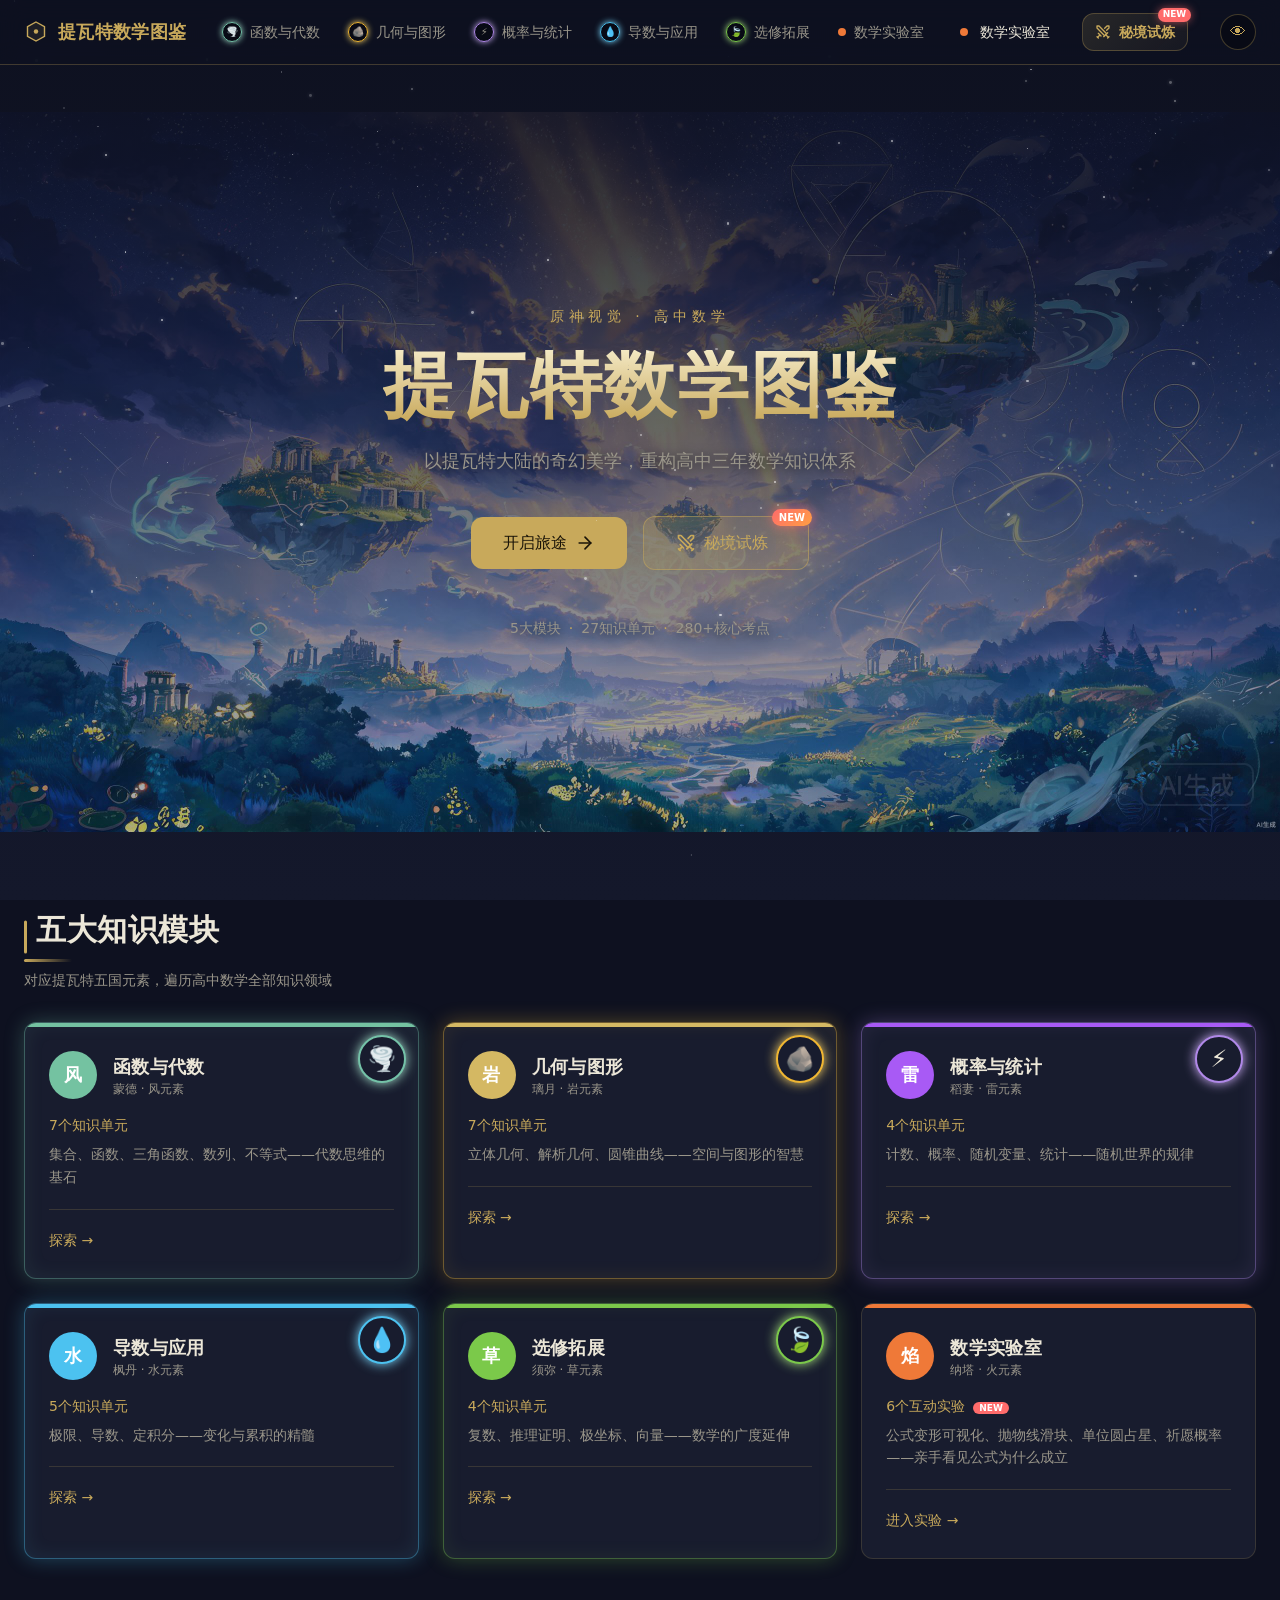
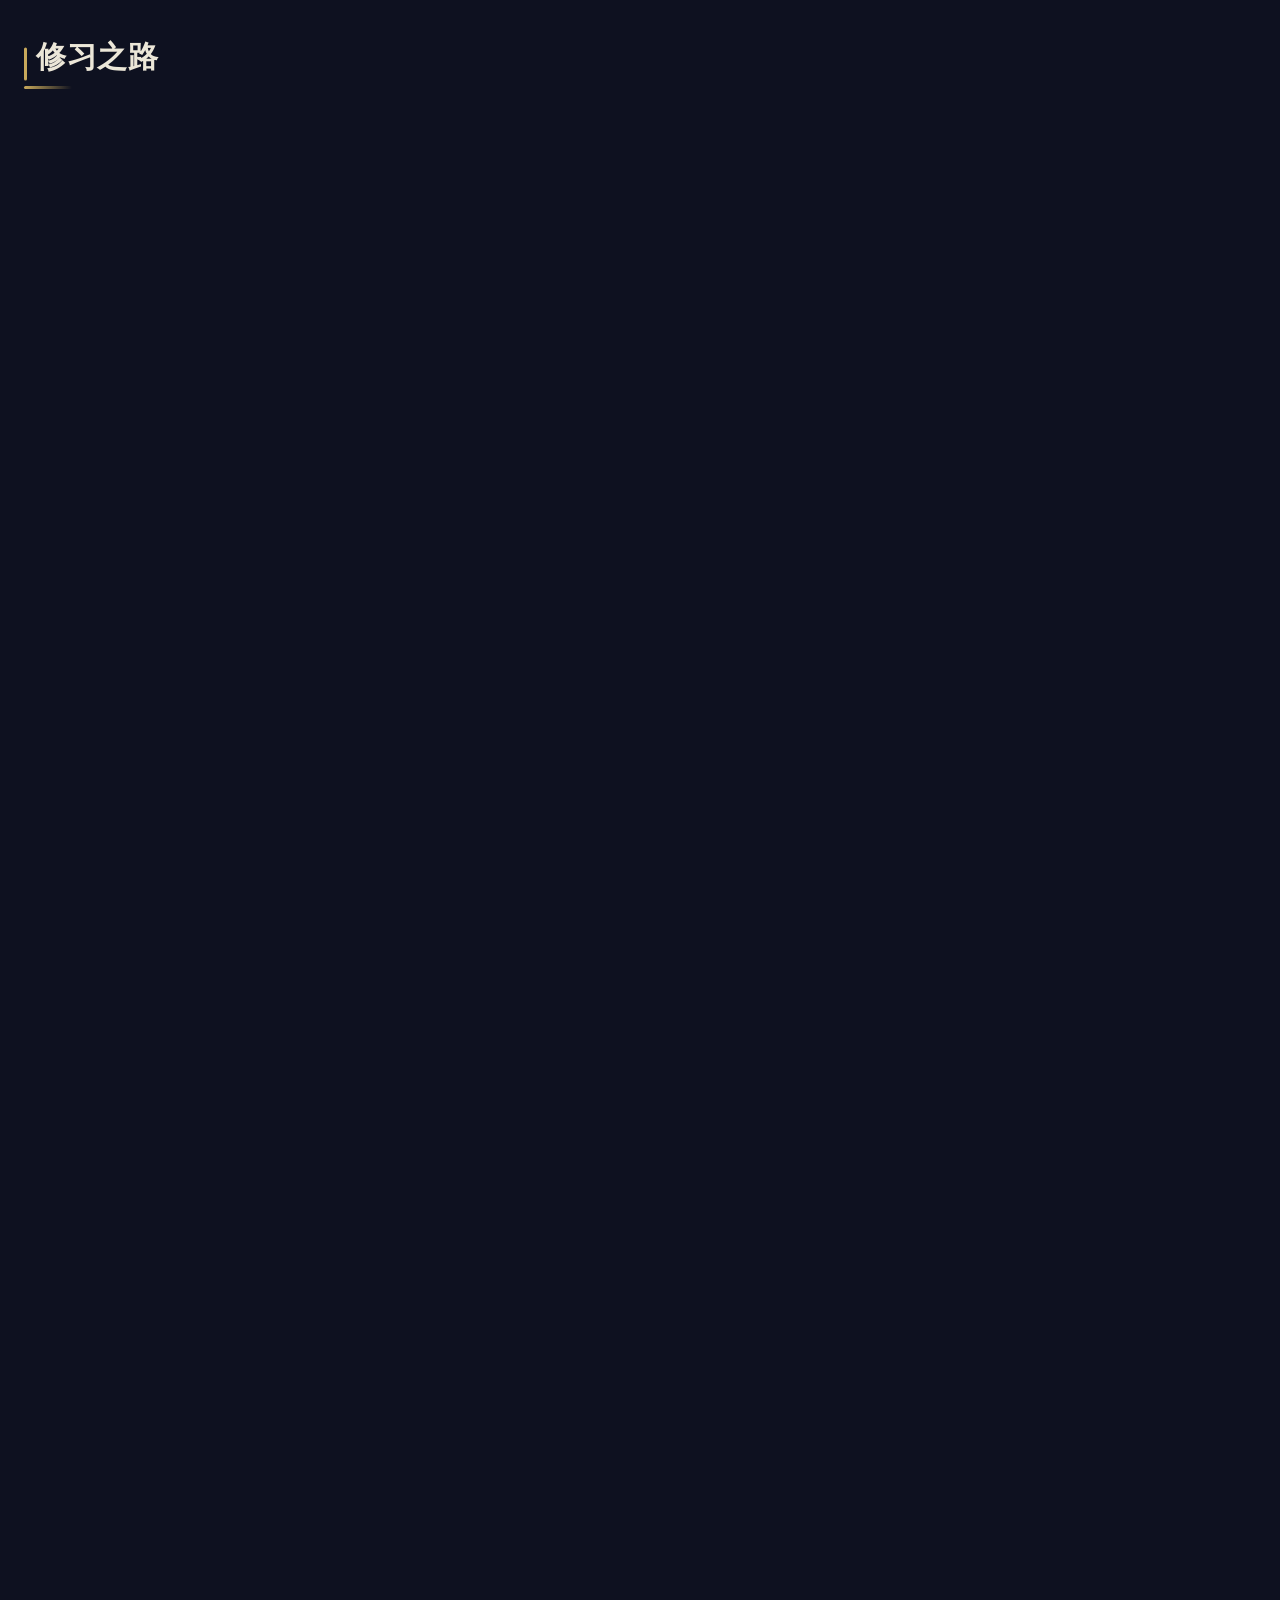
==== index.html @ d986265b "feat: 为全站 8 个页面添加 skip-link 键盘无障碍跳转" ====
<!DOCTYPE html>
<html lang="zh" class="dark">
<head>
    <meta charset="UTF-8">
    <meta name="viewport" content="width=device-width, initial-scale=1.0, viewport-fit=cover">
    <meta name="apple-mobile-web-app-capable" content="yes">
    <meta name="apple-mobile-web-app-status-bar-style" content="black-translucent">
    <meta name="theme-color" content="#0D0B1A">
    <meta http-equiv="Cache-Control" content="no-cache, no-store, must-revalidate"><meta http-equiv="Pragma" content="no-cache"><meta http-equiv="Expires" content="0">
    <title>提瓦特数学图鉴</title>
    <meta name="description" content="提瓦特数学图鉴：以原神世界为背景的互动高中数学学习站，包含函数、几何、微积分、概率与选修知识，以及 6 个可视化数学实验室。">
    <meta property="og:title" content="提瓦特数学图鉴">
    <meta property="og:description" content="以原神世界为背景的互动高中数学学习站，包含函数、几何、微积分、概率与选修知识，以及 6 个可视化数学实验室。">
    <meta property="og:type" content="website">
    <meta property="og:url" content="https://ll-lk.github.io/yuanshen/">
    <meta property="og:image" content="https://ll-lk.github.io/yuanshen/assets/favicon.svg">
    <meta name="twitter:card" content="summary">
    <meta name="twitter:title" content="提瓦特数学图鉴">
    <meta name="twitter:description" content="以原神世界为背景的互动高中数学学习站，包含函数、几何、微积分、概率与选修知识，以及 6 个可视化数学实验室。">
    <link rel="preload" href="assets/favicon.svg" as="image" type="image/svg+xml">
    <link rel="icon" href="assets/favicon.svg" type="image/svg+xml">
    <style id="theme-vars">
/* ============================================================
   提瓦特数学图鉴 · 原神视觉风格配色与字体系统
   Brand prefix: genshin
   主色：原神金（命之座/品质金）· 背景：提瓦特夜空深蓝紫
   ============================================================ */

/* ---------- Light Mode（浅色·白日提瓦特） ---------- */
:root {
  --genshin-primary: #B8932E;
  --genshin-primary-foreground: #FBF7EC;

  --genshin-primary-50: #FBF6E7;
  --genshin-primary-100: #F3E8C2;
  --genshin-primary-200: #E7D08A;
  --genshin-primary-300: #D9B85A;
  --genshin-primary-400: #C8A14A;
  --genshin-primary-500: #B8932E;
  --genshin-primary-600: #9A7826;
  --genshin-primary-700: #7C5F20;
  --genshin-primary-800: #5E471A;
  --genshin-primary-900: #423014;
  --genshin-primary-950: #2A1E0C;

  /* 中性色 —— 暖羊皮纸 / 石板 */
  --genshin-background: #F6F1E4;
  --genshin-foreground: #2A2418;
  --genshin-card: #FBF7EC;
  --genshin-card-foreground: #2A2418;
  --genshin-popover: #FBF7EC;
  --genshin-popover-foreground: #2A2418;
  --genshin-muted: #E7DFC9;
  --genshin-muted-foreground: #6B6048;
  --genshin-border: #D8CDA8;
  --genshin-input: #D8CDA8;
  --genshin-ring: #B8932E;

  /* 状态色 */
  --genshin-state-success: #4F9E78;
  --genshin-state-warning: #C8941E;
  --genshin-state-error: #C25442;
  --genshin-state-info: #4A93C2;

  /* 圆角 —— 原神 UI 偏方正克制 */
  --genshin-radius-small: 4px;
  --genshin-radius-medium: 8px;
  --genshin-radius-large: 12px;
  --genshin-radius-full: 9999px;
}

/* ---------- Dark Mode（深色·提瓦特夜空） 默认 ---------- */
.dark {
  --genshin-primary: #C8A95B;
  --genshin-primary-foreground: #1A1408;

  --genshin-primary-50: #2A1E0C;
  --genshin-primary-100: #423014;
  --genshin-primary-200: #5E471A;
  --genshin-primary-300: #7C5F20;
  --genshin-primary-400: #9A7826;
  --genshin-primary-500: #B8932E;
  --genshin-primary-600: #C8A95B;
  --genshin-primary-700: #D9B85A;
  --genshin-primary-800: #E7D08A;
  --genshin-primary-900: #F3E8C2;
  --genshin-primary-950: #FBF6E7;

  /* 中性色 —— 提瓦特夜空深蓝紫 */
  --genshin-background: #0E1120;
  --genshin-foreground: #ECE7D8;
  --genshin-card: #181C2E;
  --genshin-card-foreground: #ECE7D8;
  --genshin-popover: #1F2438;
  --genshin-popover-foreground: #ECE7D8;
  --genshin-muted: #262B42;
  --genshin-muted-foreground: #9A968A;
  --genshin-border: rgba(200, 169, 91, 0.18);
  --genshin-input: rgba(200, 169, 91, 0.28);
  --genshin-ring: #C8A95B;

  /* 状态色 */
  --genshin-state-success: #74C2A1;
  --genshin-state-warning: #E6B445;
  --genshin-state-error: #D97766;
  --genshin-state-info: #6FB7E0;
}

/* ---------- Tailwind @theme inline 映射 ---------- */
@theme inline {
  --color-background: var(--genshin-background);
  --color-foreground: var(--genshin-foreground);
  --color-card: var(--genshin-card);
  --color-card-foreground: var(--genshin-card-foreground);
  --color-popover: var(--genshin-popover);
  --color-popover-foreground: var(--genshin-popover-foreground);
  --color-primary: var(--genshin-primary);
  --color-primary-foreground: var(--genshin-primary-foreground);
  --color-muted: var(--genshin-muted);
  --color-muted-foreground: var(--genshin-muted-foreground);
  --color-border: var(--genshin-border);
  --color-input: var(--genshin-input);
  --color-ring: var(--genshin-ring);

  --color-state-success: var(--genshin-state-success);
  --color-state-warning: var(--genshin-state-warning);
  --color-state-error: var(--genshin-state-error);
  --color-state-info: var(--genshin-state-info);

  --radius-sm: var(--genshin-radius-small);
  --radius-md: var(--genshin-radius-medium);
  --radius-lg: var(--genshin-radius-large);
  --radius-full: var(--genshin-radius-full);
}

/* ---------- 字体系统 ---------- */
/* 标题：衬线体（奇幻史诗感） · 正文：无衬线（现代易读） */
.font-display {
  font-family: "Noto Serif SC", "Songti SC", "STSong", serif;
  font-weight: 600;
  letter-spacing: 0.02em;
}
.font-body {
  font-family: "Noto Sans SC", "PingFang SC", "Microsoft YaHei", system-ui, sans-serif;
}

    @keyframes pulse{0%,100%{transform:scale(1);opacity:1}50%{transform:scale(1.15);opacity:0.85}}
</style>
    <script src="assets/vendor/tailwind-browser-4.3.1.js"></script>
    <script src="assets/vendor/lucide-1.8.0.min.js"></script>
    <style type="text/tailwindcss">
  @theme inline {
    --color-background: var(--genshin-background);
    --color-foreground: var(--genshin-foreground);
    --color-card: var(--genshin-card);
    --color-card-foreground: var(--genshin-card-foreground);
    --color-popover: var(--genshin-popover);
    --color-popover-foreground: var(--genshin-popover-foreground);
    --color-primary: var(--genshin-primary);
    --color-primary-foreground: var(--genshin-primary-foreground);
    --color-muted: var(--genshin-muted);
    --color-muted-foreground: var(--genshin-muted-foreground);
    --color-border: var(--genshin-border);
    --color-input: var(--genshin-input);
    --color-ring: var(--genshin-ring);
    --radius-sm: var(--genshin-radius-small);
    --radius-md: var(--genshin-radius-medium);
    --radius-lg: var(--genshin-radius-large);
  }
  @layer base {
    body { background: var(--genshin-background); color: var(--genshin-foreground); }
    td, th { @apply break-words; word-break: break-all; word-break: auto-phrase; }
    th { @apply whitespace-nowrap; }
  }
    </style>
    <style id="semantic-token-fallback">
      .bg-background { background-color: var(--genshin-background); }
      .text-background { color: var(--genshin-background); }
      .border-background { border-color: var(--genshin-background); }
      .ring-background { --tw-ring-color: var(--genshin-background); }
      .bg-foreground { background-color: var(--genshin-foreground); }
      .text-foreground { color: var(--genshin-foreground); }
      .border-foreground { border-color: var(--genshin-foreground); }
      .ring-foreground { --tw-ring-color: var(--genshin-foreground); }
      .bg-card { background-color: var(--genshin-card); }
      .text-card { color: var(--genshin-card); }
      .border-card { border-color: var(--genshin-card); }
      .ring-card { --tw-ring-color: var(--genshin-card); }
      .bg-card-foreground { background-color: var(--genshin-card-foreground); }
      .text-card-foreground { color: var(--genshin-card-foreground); }
      .border-card-foreground { border-color: var(--genshin-card-foreground); }
      .ring-card-foreground { --tw-ring-color: var(--genshin-card-foreground); }
      .bg-popover { background-color: var(--genshin-popover); }
      .text-popover { color: var(--genshin-popover); }
      .border-popover { border-color: var(--genshin-popover); }
      .ring-popover { --tw-ring-color: var(--genshin-popover); }
      .bg-popover-foreground { background-color: var(--genshin-popover-foreground); }
      .text-popover-foreground { color: var(--genshin-popover-foreground); }
      .border-popover-foreground { border-color: var(--genshin-popover-foreground); }
      .ring-popover-foreground { --tw-ring-color: var(--genshin-popover-foreground); }
      .bg-primary { background-color: var(--genshin-primary); }
      .text-primary { color: var(--genshin-primary); }
      .border-primary { border-color: var(--genshin-primary); }
      .ring-primary { --tw-ring-color: var(--genshin-primary); }
      .bg-primary-foreground { background-color: var(--genshin-primary-foreground); }
      .text-primary-foreground { color: var(--genshin-primary-foreground); }
      .border-primary-foreground { border-color: var(--genshin-primary-foreground); }
      .ring-primary-foreground { --tw-ring-color: var(--genshin-primary-foreground); }
      .bg-muted { background-color: var(--genshin-muted); }
      .text-muted { color: var(--genshin-muted); }
      .border-muted { border-color: var(--genshin-muted); }
      .ring-muted { --tw-ring-color: var(--genshin-muted); }
      .bg-muted-foreground { background-color: var(--genshin-muted-foreground); }
      .text-muted-foreground { color: var(--genshin-muted-foreground); }
      .border-muted-foreground { border-color: var(--genshin-muted-foreground); }
      .ring-muted-foreground { --tw-ring-color: var(--genshin-muted-foreground); }
      .bg-border { background-color: var(--genshin-border); }
      .text-border { color: var(--genshin-border); }
      .border-border { border-color: var(--genshin-border); }
      .ring-border { --tw-ring-color: var(--genshin-border); }
      .bg-input { background-color: var(--genshin-input); }
      .text-input { color: var(--genshin-input); }
      .border-input { border-color: var(--genshin-input); }
      .ring-input { --tw-ring-color: var(--genshin-input); }
      .bg-ring { background-color: var(--genshin-ring); }
      .text-ring { color: var(--genshin-ring); }
      .border-ring { border-color: var(--genshin-ring); }
      .ring-ring { --tw-ring-color: var(--genshin-ring); }
    </style>
    <style>
      .no-scrollbar::-webkit-scrollbar { display: none; }
      .no-scrollbar { -ms-overflow-style: none; scrollbar-width: none; }
      [data-icon] {
        display: inline-flex;
        align-items: center;
        justify-content: center;
        -webkit-mask-size: contain;
        mask-size: contain;
        -webkit-mask-repeat: no-repeat;
        mask-repeat: no-repeat;
        -webkit-mask-position: center;
        mask-position: center;
        background-color: currentColor;
      }
      .skip-link {
        position: absolute;
        width: 1px;
        height: 1px;
        padding: 0;
        margin: -1px;
        overflow: hidden;
        clip: rect(0, 0, 0, 0);
        white-space: nowrap;
        border: 0;
      }
      .skip-link:focus {
        position: fixed;
        top: 16px;
        left: 16px;
        width: auto;
        height: auto;
        padding: 12px 20px;
        margin: 0;
        clip: auto;
        white-space: normal;
        background: var(--genshin-primary);
        color: var(--genshin-primary-foreground);
        text-decoration: none;
        border-radius: 8px;
        z-index: 9999;
        box-shadow: 0 4px 20px rgba(0,0,0,0.4);
        font-weight: 600;
      }
    </style>
    <link rel="stylesheet" href="assets/genshin-enhancements.css">
    <noscript><style>.reveal,.hero-reveal{opacity:1!important;transform:none!important;animation:none!important}</style></noscript>
    <style id="enhanced-design">
/* === 提瓦特数学图鉴 · 排版与动画增强系统 === */
/* 性能安全：仅使用 transform + opacity（合成器友好），IntersectionObserver 替代 scroll 监听 */

/* 排版优化 */
body { line-height: 1.75; }
.section-title { position: relative; padding-bottom: 14px; }
.section-title::after {
  content: ''; position: absolute; bottom: 0; left: 0;
  width: 48px; height: 3px; border-radius: 2px;
  background: linear-gradient(90deg, var(--genshin-primary), transparent);
}

/* 滚动入场动画 (GPU 友好) */
.reveal {
  opacity: 0; transform: translateY(28px);
  transition: opacity .6s cubic-bezier(.22,1,.36,1), transform .6s cubic-bezier(.22,1,.36,1);
  transition-delay: var(--reveal-delay, 0ms);
}
.reveal.reveal-visible { opacity: 1; transform: translateY(0); }

/* 卡片悬浮提升 */
.genshin-card {
  transition: transform .3s cubic-bezier(.22,1,.36,1), border-color .3s, box-shadow .3s;
}
.genshin-card:hover {
  transform: translateY(-4px);
  border-color: rgba(200,169,91,.4);
  box-shadow: 0 8px 32px rgba(0,0,0,.3);
}

/* 导航栏动画下划线 */
.nav-link { position: relative; }
.nav-link::after {
  content: ''; position: absolute; bottom: 4px; left: 0;
  width: 0; height: 2px; border-radius: 1px;
  background: var(--genshin-primary);
  transition: width .3s cubic-bezier(.22,1,.36,1);
}
.nav-link:hover::after, .nav-link[data-active="true"]::after { width: 100%; }

/* 公式框 / 提示框左侧装饰边 */
.formula-box { border-left: 3px solid currentColor; }
.tip-box { border-left: 3px solid var(--genshin-primary); }

/* 下一章节 CTA 悬浮 */
.next-cta {
  transition: transform .3s cubic-bezier(.22,1,.36,1), border-color .3s;
}
.next-cta:hover { transform: translateY(-2px); border-color: rgba(200,169,91,.45); }

/* Hero 入场动画 */
.hero-reveal {
  opacity: 0; transform: translateY(20px);
  animation: heroFadeUp .8s cubic-bezier(.22,1,.36,1) forwards;
  animation-delay: var(--hero-delay, 0ms);
}
@keyframes heroFadeUp { to { opacity: 1; transform: translateY(0); } }

/* reduced-motion 完全禁用动画 */
@media (prefers-reduced-motion: reduce) {
  .reveal { opacity: 1; transform: none; transition: none; }
  .hero-reveal { opacity: 1; transform: none; animation: none; }
  .genshin-card, .next-cta { transition: none; }
  .genshin-card:hover, .next-cta:hover { transform: none; }
  * { animation-duration: .01ms !important; transition-duration: .01ms !important; }
}
    </style>
</head>
<body class="min-h-screen font-sans antialiased">
    <a href="#main" class="skip-link">跳到主要内容</a>
    <!-- ===== 顶部固定导航栏 ===== -->
    <nav class="fixed top-0 inset-x-0 z-50" style="background: rgba(14,17,32,0.85); backdrop-filter: blur(12px); -webkit-backdrop-filter: blur(12px); border-bottom: 1px solid rgba(200,169,91,0.28);">
      <div class="max-w-7xl mx-auto px-6 h-16 flex items-center justify-between font-body">
        <a href="index.html" data-nav-key="home" data-active="true" aria-current="page" class="brand-link flex items-center gap-2.5 cursor-pointer shrink-0">
          <svg width="24" height="24" viewBox="0 0 24 24" fill="none" class="shrink-0" aria-hidden="true">
            <path d="M12 2 L20.5 6.75 L20.5 16.25 L12 21 L3.5 16.25 L3.5 6.75 Z" stroke="#C8A95B" stroke-width="1.4" fill="rgba(200,169,91,0.10)"></path>
            <circle cx="12" cy="11.5" r="2.2" fill="#C8A95B"></circle>
          </svg>
          <span class="font-display text-lg whitespace-nowrap" style="color: var(--genshin-primary);">提瓦特数学图鉴</span>
        </a>
        <div class="hidden lg:flex items-center gap-5">
          <a href="functions.html" data-nav-key="functions" class="nav-link flex items-center gap-2 px-1 py-2 text-sm whitespace-nowrap">
            <span class="w-2 h-2 rounded-full shrink-0" style="background:#74C2A1;"></span>
            <span>函数与代数</span>
          </a>
          <a href="geometry.html" data-nav-key="geometry" class="nav-link flex items-center gap-2 px-1 py-2 text-sm whitespace-nowrap">
            <span class="w-2 h-2 rounded-full shrink-0" style="background:#D4B863;"></span>
            <span>几何与图形</span>
          </a>
          <a href="probability.html" data-nav-key="probability" class="nav-link flex items-center gap-2 px-1 py-2 text-sm whitespace-nowrap">
            <span class="w-2 h-2 rounded-full shrink-0" style="background:#A85AF5;"></span>
            <span>概率与统计</span>
          </a>
          <a href="calculus.html" data-nav-key="calculus" class="nav-link flex items-center gap-2 px-1 py-2 text-sm whitespace-nowrap">
            <span class="w-2 h-2 rounded-full shrink-0" style="background:#4CC2F0;"></span>
            <span>导数与应用</span>
          </a>
          <a href="elective.html" data-nav-key="elective" class="nav-link flex items-center gap-2 px-1 py-2 text-sm whitespace-nowrap">
            <span class="w-2 h-2 rounded-full shrink-0" style="background:#7BC94A;"></span>
            <span>选修拓展</span>
          </a>
          <a href="lab.html" data-nav-key="lab" class="nav-link flex items-center gap-2 px-1 py-2 text-sm whitespace-nowrap">
            <span class="w-2 h-2 rounded-full shrink-0" style="background:#EF7938;"></span>
            <span>数学实验室</span>
          </a>
          <a href="lab.html" data-nav-key="lab" class="mobile-nav-link flex items-center gap-3 px-3 py-3 rounded-lg text-sm transition-colors hover:bg-[#C8A95B]/10" style="color: var(--genshin-foreground);"><span class="w-2 h-2 rounded-full shrink-0" style="background:#EF7938;"></span>数学实验室</a>
          <a href="challenge.html" data-nav-key="challenge" class="nav-link flex items-center gap-2 px-3 py-2 text-sm whitespace-nowrap rounded-lg" style="position:relative;background: linear-gradient(135deg, rgba(200,169,91,0.15), rgba(200,169,91,0.05)); border: 1px solid rgba(200,169,91,0.3); color: #C8A95B; font-weight: 600;"><i data-lucide="swords" class="w-4 h-4"></i><span>秘境试炼</span><span class="NEW-badge" style="position:absolute;top:-6px;right:-4px;background:#FF6B6B;color:#fff;font-size:9px;padding:1px 5px;border-radius:8px;font-weight:700;line-height:1.3;box-shadow:0 0 8px rgba(255,107,107,0.6);animation:pulse 2s infinite;">NEW</span>
          </a>
        </div>
        <button id="mobile-menu-toggle" type="button" aria-label="打开菜单" aria-expanded="false" class="lg:hidden inline-flex items-center justify-center w-10 h-10 rounded-lg transition-colors hover:bg-[#C8A95B]/10" style="color: var(--genshin-primary); border: 1px solid var(--genshin-border);">
          <svg class="menu-icon-open" width="20" height="20" viewBox="0 0 24 24" fill="none" stroke="currentColor" stroke-width="2" stroke-linecap="round"><line x1="3" y1="6" x2="21" y2="6"/><line x1="3" y1="12" x2="21" y2="12"/><line x1="3" y1="18" x2="21" y2="18"/></svg>
          <svg class="menu-icon-close hidden" width="20" height="20" viewBox="0 0 24 24" fill="none" stroke="currentColor" stroke-width="2" stroke-linecap="round"><line x1="6" y1="6" x2="18" y2="18"/><line x1="18" y1="6" x2="6" y2="18"/></svg>
        </button>
      </div>
      <div id="mobile-menu" class="lg:hidden hidden border-t" style="background: rgba(14,17,32,0.97); backdrop-filter: blur(12px); -webkit-backdrop-filter: blur(12px); border-color: var(--genshin-border);">
        <div class="max-w-7xl mx-auto px-6 py-3 flex flex-col gap-1 font-body">
          <a href="functions.html" data-nav-key="functions" class="mobile-nav-link flex items-center gap-3 px-3 py-3 rounded-lg text-sm transition-colors hover:bg-[#C8A95B]/10" style="color: var(--genshin-foreground);"><span class="w-2 h-2 rounded-full shrink-0" style="background:#74C2A1;"></span>函数与代数</a>
          <a href="geometry.html" data-nav-key="geometry" class="mobile-nav-link flex items-center gap-3 px-3 py-3 rounded-lg text-sm transition-colors hover:bg-[#C8A95B]/10" style="color: var(--genshin-foreground);"><span class="w-2 h-2 rounded-full shrink-0" style="background:#D4B863;"></span>几何与图形</a>
          <a href="probability.html" data-nav-key="probability" class="mobile-nav-link flex items-center gap-3 px-3 py-3 rounded-lg text-sm transition-colors hover:bg-[#C8A95B]/10" style="color: var(--genshin-foreground);"><span class="w-2 h-2 rounded-full shrink-0" style="background:#A85AF5;"></span>概率与统计</a>
          <a href="calculus.html" data-nav-key="calculus" class="mobile-nav-link flex items-center gap-3 px-3 py-3 rounded-lg text-sm transition-colors hover:bg-[#C8A95B]/10" style="color: var(--genshin-foreground);"><span class="w-2 h-2 rounded-full shrink-0" style="background:#4CC2F0;"></span>导数与应用</a>
          <a href="elective.html" data-nav-key="elective" class="mobile-nav-link flex items-center gap-3 px-3 py-3 rounded-lg text-sm transition-colors hover:bg-[#C8A95B]/10" style="color: var(--genshin-foreground);"><span class="w-2 h-2 rounded-full shrink-0" style="background:#7BC94A;"></span>选修拓展</a>
          <a href="challenge.html" data-nav-key="challenge" class="mobile-nav-link flex items-center gap-3 px-3 py-3 rounded-lg text-sm transition-colors" style="background: rgba(200,169,91,0.1); color: #C8A95B; font-weight: 600;"><i data-lucide="swords" class="w-4 h-4"></i>秘境试炼<span style="margin-left:4px;background:#FF6B6B;color:#fff;font-size:9px;padding:1px 5px;border-radius:8px;font-weight:700;">NEW</span></a>
        </div>
      </div>
    </nav>

    <!-- ===== 主内容区（leaf 页面填充 SLOT） ===== -->
    <main class="font-body max-w-7xl mx-auto px-6 pt-28 pb-12" style="min-height: calc(100vh - 200px);">

    <!-- ===== Hero 主视觉区 ===== -->
    <section class="relative -mx-6 mb-20 overflow-hidden" style="min-height: 80vh;">
      <!-- 背景图：提瓦特大陆 -->
      <div class="absolute inset-0" style="background-image: url('assets/hero-teyvat.jpg'); background-size: cover; background-position: center;"></div>
      <!-- 深色渐变蒙版：底部 0.3 → 顶部 0.9，保证文字可读 -->
      <div class="absolute inset-0" style="background: linear-gradient(to top, rgba(14,17,32,0.3) 0%, rgba(14,17,32,0.9) 100%);"></div>
      <!-- 居中内容 -->
      <div class="relative max-w-4xl mx-auto px-6 flex flex-col items-center justify-center text-center" style="min-height: 80vh;">
        <span class="hero-reveal text-xs md:text-sm tracking-[0.35em] uppercase mb-6 whitespace-nowrap" style="color: var(--genshin-primary); --hero-delay: 0ms;">原神视觉 · 高中数学</span>
        <h1 class="hero-reveal font-display text-4xl sm:text-5xl md:text-6xl md:text-7xl mb-6 bg-gradient-to-b from-[#F3E8C2] to-[#C8A95B] bg-clip-text text-transparent" style="text-wrap: balance; overflow-wrap: break-word; --hero-delay: 100ms;">提瓦特数学图鉴</h1>
        <p class="hero-reveal text-base md:text-lg mb-10 max-w-2xl leading-relaxed" style="color: var(--genshin-muted-foreground); text-shadow: 0 2px 12px rgba(0,0,0,0.75); --hero-delay: 200ms;">以提瓦特大陆的奇幻美学，重构高中三年数学知识体系</p>
        <div class="hero-reveal flex flex-col sm:flex-row items-center gap-4" style="--hero-delay: 300ms;">
          <a href="functions.html" class="inline-flex items-center gap-2 px-8 py-3.5 rounded-lg text-base font-medium cursor-pointer transition hover:brightness-110" style="background-color: #C8A95B; color: #1A1408;">
            开启旅途
            <i data-lucide="arrow-right" class="w-5 h-5"></i>
          </a>
          <a href="challenge.html" class="inline-flex items-center gap-2 px-8 py-3.5 rounded-lg text-base font-medium cursor-pointer transition hover:brightness-110" style="position:relative;background: linear-gradient(135deg, rgba(200,169,91,0.2), rgba(200,169,91,0.1)); border: 1.5px solid rgba(200,169,91,0.5); color: #C8A95B;"><i data-lucide="swords" class="w-5 h-5"></i>
            秘境试炼<span class="NEW-badge" style="position:absolute;top:-8px;right:-4px;background:linear-gradient(135deg,#FF6B6B,#FF9F43);color:#fff;font-size:10px;padding:2px 7px;border-radius:10px;font-weight:700;line-height:1.3;box-shadow:0 0 12px rgba(255,107,107,0.7);animation:pulse 1.5s infinite;">NEW</span>
          </a>
        </div>
        <div class="hero-reveal mt-12 flex items-center gap-2 text-sm" style="color: var(--genshin-muted-foreground); text-shadow: 0 2px 12px rgba(0,0,0,0.8); --hero-delay: 400ms;">
          <span class="whitespace-nowrap">5大模块</span>
          <span style="color: var(--genshin-primary);">·</span>
          <span class="whitespace-nowrap">27知识单元</span>
          <span style="color: var(--genshin-primary);">·</span>
          <span class="whitespace-nowrap">280+核心考点</span>
        </div>
      </div>
    </section>

    <!-- ===== 五大知识模块卡片网格 ===== -->
    <section class="mb-20 reveal">
      <div class="mb-8">
        <h2 class="section-title font-display text-2xl md:text-3xl">五大知识模块</h2>
        <p class="mt-2 text-sm" style="color: var(--genshin-muted-foreground);">对应提瓦特五国元素，遍历高中数学全部知识领域</p>
      </div>
      <div class="grid grid-cols-1 md:grid-cols-2 lg:grid-cols-3 gap-6">

        <!-- 卡片1：函数与代数 · 风元素（蒙德） -->
        <a href="functions.html" class="genshin-card block overflow-hidden cursor-pointer reveal" style="--reveal-delay: 0ms">
          <div style="height: 4px; background-color: #74C2A1;"></div>
          <div class="p-6">
            <div class="flex items-center gap-4 mb-4">
              <span class="w-12 h-12 rounded-full flex items-center justify-center shrink-0 font-display text-lg" style="background-color: #74C2A1; color: #FFFFFF;">风</span>
              <div class="min-w-0">
                <h3 class="font-display text-lg truncate">函数与代数</h3>
                <p class="text-xs truncate" style="color: var(--genshin-muted-foreground);">蒙德 · 风元素</p>
              </div>
            </div>
            <p class="text-sm mb-2 whitespace-nowrap" style="color: var(--genshin-primary);">7个知识单元</p>
            <p class="text-sm leading-relaxed line-clamp-2" style="color: var(--genshin-muted-foreground);">集合、函数、三角函数、数列、不等式——代数思维的基石</p>
            <div class="mt-5 pt-4" style="border-top: 1px solid var(--genshin-border);">
              <span class="text-sm font-medium" style="color: var(--genshin-primary);">探索 →</span>
            </div>
          </div>
        </a>

        <!-- 卡片2：几何与图形 · 岩元素（璃月） -->
        <a href="geometry.html" class="genshin-card block overflow-hidden cursor-pointer reveal" style="--reveal-delay: 80ms">
          <div style="height: 4px; background-color: #D4B863;"></div>
          <div class="p-6">
            <div class="flex items-center gap-4 mb-4">
              <span class="w-12 h-12 rounded-full flex items-center justify-center shrink-0 font-display text-lg" style="background-color: #D4B863; color: #FFFFFF;">岩</span>
              <div class="min-w-0">
                <h3 class="font-display text-lg truncate">几何与图形</h3>
                <p class="text-xs truncate" style="color: var(--genshin-muted-foreground);">璃月 · 岩元素</p>
              </div>
            </div>
            <p class="text-sm mb-2 whitespace-nowrap" style="color: var(--genshin-primary);">7个知识单元</p><p class="text-sm leading-relaxed line-clamp-2" style="color: var(--genshin-muted-foreground);">立体几何、解析几何、圆锥曲线——空间与图形的智慧</p>
            <div class="mt-5 pt-4" style="border-top: 1px solid var(--genshin-border);">
              <span class="text-sm font-medium" style="color: var(--genshin-primary);">探索 →</span>
            </div>
          </div>
        </a>

        <!-- 卡片3：概率与统计 · 雷元素（稻妻） -->
        <a href="probability.html" class="genshin-card block overflow-hidden cursor-pointer reveal" style="--reveal-delay: 160ms">
          <div style="height: 4px; background-color: #A85AF5;"></div>
          <div class="p-6">
            <div class="flex items-center gap-4 mb-4">
              <span class="w-12 h-12 rounded-full flex items-center justify-center shrink-0 font-display text-lg" style="background-color: #A85AF5; color: #FFFFFF;">雷</span>
              <div class="min-w-0">
                <h3 class="font-display text-lg truncate">概率与统计</h3>
                <p class="text-xs truncate" style="color: var(--genshin-muted-foreground);">稻妻 · 雷元素</p>
              </div>
            </div>
            <p class="text-sm mb-2 whitespace-nowrap" style="color: var(--genshin-primary);">4个知识单元</p>
            <p class="text-sm leading-relaxed line-clamp-2" style="color: var(--genshin-muted-foreground);">计数、概率、随机变量、统计——随机世界的规律</p>
            <div class="mt-5 pt-4" style="border-top: 1px solid var(--genshin-border);">
              <span class="text-sm font-medium" style="color: var(--genshin-primary);">探索 →</span>
            </div>
          </div>
        </a>

        <!-- 卡片4：导数与应用 · 水元素（枫丹） -->
        <a href="calculus.html" class="genshin-card block overflow-hidden cursor-pointer reveal" style="--reveal-delay: 240ms">
          <div style="height: 4px; background-color: #4CC2F0;"></div>
          <div class="p-6">
            <div class="flex items-center gap-4 mb-4">
              <span class="w-12 h-12 rounded-full flex items-center justify-center shrink-0 font-display text-lg" style="background-color: #4CC2F0; color: #FFFFFF;">水</span>
              <div class="min-w-0">
                <h3 class="font-display text-lg truncate">导数与应用</h3>
                <p class="text-xs truncate" style="color: var(--genshin-muted-foreground);">枫丹 · 水元素</p>
              </div>
            </div>
            <p class="text-sm mb-2 whitespace-nowrap" style="color: var(--genshin-primary);">5个知识单元</p><p class="text-sm leading-relaxed line-clamp-2" style="color: var(--genshin-muted-foreground);">极限、导数、定积分——变化与累积的精髓</p>
            <div class="mt-5 pt-4" style="border-top: 1px solid var(--genshin-border);">
              <span class="text-sm font-medium" style="color: var(--genshin-primary);">探索 →</span>
            </div>
          </div>
        </a>

        <!-- 卡片5：选修拓展 · 草元素（须弥） -->
        <a href="elective.html" class="genshin-card block overflow-hidden cursor-pointer reveal" style="--reveal-delay: 320ms">
          <div style="height: 4px; background-color: #7BC94A;"></div>
          <div class="p-6">
            <div class="flex items-center gap-4 mb-4">
              <span class="w-12 h-12 rounded-full flex items-center justify-center shrink-0 font-display text-lg" style="background-color: #7BC94A; color: #FFFFFF;">草</span>
              <div class="min-w-0">
                <h3 class="font-display text-lg truncate">选修拓展</h3>
                <p class="text-xs truncate" style="color: var(--genshin-muted-foreground);">须弥 · 草元素</p>
              </div>
            </div>
            <p class="text-sm mb-2 whitespace-nowrap" style="color: var(--genshin-primary);">4个知识单元</p>
            <p class="text-sm leading-relaxed line-clamp-2" style="color: var(--genshin-muted-foreground);">复数、推理证明、极坐标、向量——数学的广度延伸</p>
            <div class="mt-5 pt-4" style="border-top: 1px solid var(--genshin-border);">
              <span class="text-sm font-medium" style="color: var(--genshin-primary);">探索 →</span>
            </div>
          </div>
        </a>

        <!-- 卡片6：数学实验室 · 火元素（纳塔） -->
        <a href="lab.html" class="genshin-card block overflow-hidden cursor-pointer reveal" style="--reveal-delay: 400ms">
          <div style="height: 4px; background-color: #EF7938;"></div>
          <div class="p-6">
            <div class="flex items-center gap-4 mb-4">
              <span class="w-12 h-12 rounded-full flex items-center justify-center shrink-0 font-display text-lg" style="background-color: #EF7938; color: #FFFFFF;">焰</span>
              <div class="min-w-0">
                <h3 class="font-display text-lg truncate">数学实验室</h3>
                <p class="text-xs truncate" style="color: var(--genshin-muted-foreground);">纳塔 · 火元素</p>
              </div>
            </div>
            <p class="text-sm mb-2 whitespace-nowrap" style="color: var(--genshin-primary);">6个互动实验<span class="NEW-badge" style="margin-left:8px;position:static;background:#FF6B6B;color:#fff;font-size:9px;padding:1px 6px;border-radius:8px;font-weight:700;">NEW</span></p>
            <p class="text-sm leading-relaxed line-clamp-2" style="color: var(--genshin-muted-foreground);">公式变形可视化、抛物线滑块、单位圆占星、祈愿概率——亲手看见公式为什么成立</p>
            <div class="mt-5 pt-4" style="border-top: 1px solid var(--genshin-border);">
              <span class="text-sm font-medium" style="color: var(--genshin-primary);">进入实验 →</span>
            </div>
          </div>
        </a>

      </div>
    </section>

    <!-- ===== 学习路径指引区 ===== -->
    <section class="mb-20 reveal">
      <h2 class="section-title font-display text-2xl md:text-3xl mb-8">修习之路</h2>
      <div class="genshin-card p-6 md:p-10">
        <div class="flex items-center justify-between gap-2 overflow-x-auto no-scrollbar">
          <!-- 步骤1 -->
          <div class="flex flex-col items-center shrink-0 min-w-[72px]">
            <div class="w-14 h-14 rounded-full flex items-center justify-center font-display text-lg" style="background-color: #74C2A1; color: #FFFFFF;">风</div>
            <span class="mt-3 text-xs md:text-sm whitespace-nowrap">函数代数</span>
          </div>
          <span class="text-xl shrink-0" style="color: var(--genshin-primary);">→</span>
          <!-- 步骤2 -->
          <div class="flex flex-col items-center shrink-0 min-w-[72px]">
            <div class="w-14 h-14 rounded-full flex items-center justify-center font-display text-lg" style="background-color: #D4B863; color: #FFFFFF;">岩</div>
            <span class="mt-3 text-xs md:text-sm whitespace-nowrap">几何图形</span>
          </div>
          <span class="text-xl shrink-0" style="color: var(--genshin-primary);">→</span>
          <!-- 步骤3 -->
          <div class="flex flex-col items-center shrink-0 min-w-[72px]">
            <div class="w-14 h-14 rounded-full flex items-center justify-center font-display text-lg" style="background-color: #A85AF5; color: #FFFFFF;">雷</div>
            <span class="mt-3 text-xs md:text-sm whitespace-nowrap">概率统计</span>
          </div>
          <span class="text-xl shrink-0" style="color: var(--genshin-primary);">→</span>
          <!-- 步骤4 -->
          <div class="flex flex-col items-center shrink-0 min-w-[72px]">
            <div class="w-14 h-14 rounded-full flex items-center justify-center font-display text-lg" style="background-color: #4CC2F0; color: #FFFFFF;">水</div>
            <span class="mt-3 text-xs md:text-sm whitespace-nowrap">导数应用</span>
          </div>
          <span class="text-xl shrink-0" style="color: var(--genshin-primary);">→</span>
          <!-- 步骤5 -->
          <div class="flex flex-col items-center shrink-0 min-w-[72px]">
            <div class="w-14 h-14 rounded-full flex items-center justify-center font-display text-lg" style="background-color: #7BC94A; color: #FFFFFF;">草</div>
            <span class="mt-3 text-xs md:text-sm whitespace-nowrap">选修拓展</span>
          </div>
        </div>
        <p class="mt-8 text-sm text-center leading-relaxed" style="color: var(--genshin-muted-foreground);">建议按此顺序修习，由基础到进阶，如旅行者周游七国般遍历数学世界</p>
      </div>
    </section>

    <!-- ===== 提瓦特七国使者展示区 ===== -->
    <section class="mb-20 reveal">
      <div class="mb-8">
        <h2 class="section-title font-display text-2xl md:text-3xl">提瓦特使者</h2>
        <p class="mt-2 text-sm" style="color: var(--genshin-muted-foreground);">七国角色将伴你走过数学之旅</p>
      </div>
      <div class="grid grid-cols-2 sm:grid-cols-4 md:grid-cols-5 lg:grid-cols-7 gap-4">
        <!-- 风 · 温迪 -->
        <div class="showcase-char genshin-card p-3 text-center cursor-pointer char-card" data-element="anemo" onclick="location.href='functions.html'">
          <div class="char-aura" style="background: radial-gradient(circle, var(--el-anemo-glow), transparent);"></div>
          <div class="relative w-full aspect-[3/4] rounded-lg overflow-hidden mb-3" style="border: 2px solid var(--el-anemo); box-shadow: 0 0 15px rgba(116,194,168,0.3);">
            <img src="https://genshin.jmp.blue/characters/venti/gacha-splash" alt="温迪" class="w-full h-full object-cover" loading="lazy" onerror="this.onerror=function(){this.style.display='none';var c=this.closest('.char-card');if(c){c.classList.add('char-img-failed');var ic=c.querySelector('.element-icon');if(ic){ic.style.cssText='position:absolute;inset:0;width:auto;height:auto;display:flex;align-items:center;justify-content:center;font-size:40px;background:transparent;border-radius:0;';}}};this.src='https://genshin.jmp.blue/characters/venti/icon';">
            <div class="absolute top-2 left-2 element-icon" style="background: var(--el-anemo); color: #fff;">🌪️</div>
          </div>
          <h4 class="font-display text-sm truncate">温迪</h4>
          <p class="text-xs" style="color: var(--el-anemo);">蒙德 · 风</p>
        </div>
        <!-- 岩 · 钟离 -->
        <div class="showcase-char genshin-card p-3 text-center cursor-pointer char-card" data-element="geo" onclick="location.href='geometry.html'">
          <div class="char-aura" style="background: radial-gradient(circle, var(--el-geo-glow), transparent);"></div>
          <div class="relative w-full aspect-[3/4] rounded-lg overflow-hidden mb-3" style="border: 2px solid var(--el-geo); box-shadow: 0 0 15px rgba(240,182,50,0.3);">
            <img src="https://genshin.jmp.blue/characters/zhongli/gacha-splash" alt="钟离" class="w-full h-full object-cover" loading="lazy" onerror="this.onerror=function(){this.style.display='none';var c=this.closest('.char-card');if(c){c.classList.add('char-img-failed');var ic=c.querySelector('.element-icon');if(ic){ic.style.cssText='position:absolute;inset:0;width:auto;height:auto;display:flex;align-items:center;justify-content:center;font-size:40px;background:transparent;border-radius:0;';}}};this.src='https://genshin.jmp.blue/characters/zhongli/icon';">
            <div class="absolute top-2 left-2 element-icon" style="background: var(--el-geo); color: #fff;">🪨</div>
          </div>
          <h4 class="font-display text-sm truncate">钟离</h4>
          <p class="text-xs" style="color: var(--el-geo);">璃月 · 岩</p>
        </div>
        <!-- 雷 · 雷电将军 -->
        <div class="showcase-char genshin-card p-3 text-center cursor-pointer char-card" data-element="electro" onclick="location.href='probability.html'">
          <div class="char-aura" style="background: radial-gradient(circle, var(--el-electro-glow), transparent);"></div>
          <div class="relative w-full aspect-[3/4] rounded-lg overflow-hidden mb-3" style="border: 2px solid var(--el-electro); box-shadow: 0 0 15px rgba(176,136,232,0.3);">
            <img src="https://genshin.jmp.blue/characters/raiden/gacha-splash" alt="雷电将军" class="w-full h-full object-cover" loading="lazy" onerror="this.onerror=function(){this.style.display='none';var c=this.closest('.char-card');if(c){c.classList.add('char-img-failed');var ic=c.querySelector('.element-icon');if(ic){ic.style.cssText='position:absolute;inset:0;width:auto;height:auto;display:flex;align-items:center;justify-content:center;font-size:40px;background:transparent;border-radius:0;';}}};this.src='https://genshin.jmp.blue/characters/raiden/icon';">
            <div class="absolute top-2 left-2 element-icon" style="background: var(--el-electro); color: #fff;">⚡</div>
          </div>
          <h4 class="font-display text-sm truncate">雷电将军</h4>
          <p class="text-xs" style="color: var(--el-electro);">稻妻 · 雷</p>
        </div>
        <!-- 草 · 纳西妲 -->
        <div class="showcase-char genshin-card p-3 text-center cursor-pointer char-card" data-element="dendro" onclick="location.href='elective.html'">
          <div class="char-aura" style="background: radial-gradient(circle, var(--el-dendro-glow), transparent);"></div>
          <div class="relative w-full aspect-[3/4] rounded-lg overflow-hidden mb-3" style="border: 2px solid var(--el-dendro); box-shadow: 0 0 15px rgba(123,201,74,0.3);">
            <img src="assets/chars/nahida.png" alt="纳西妲" class="w-full h-full object-cover" loading="lazy" onerror="this.onerror=function(){this.style.display='none';var c=this.closest('.char-card');if(c)c.classList.add('char-img-failed');}">
            <div class="absolute top-2 left-2 element-icon" style="background: var(--el-dendro); color: #fff;">🍃</div>
          </div>
          <h4 class="font-display text-sm truncate">纳西妲</h4>
          <p class="text-xs" style="color: var(--el-dendro);">须弥 · 草</p>
        </div>
        <!-- 水 · 芙宁娜 -->
        <div class="showcase-char genshin-card p-3 text-center cursor-pointer char-card" data-element="hydro" onclick="location.href='calculus.html'">
          <div class="char-aura" style="background: radial-gradient(circle, var(--el-hydro-glow), transparent);"></div>
          <div class="relative w-full aspect-[3/4] rounded-lg overflow-hidden mb-3" style="border: 2px solid var(--el-hydro); box-shadow: 0 0 15px rgba(76,194,240,0.3);">
            <img src="https://genshin.jmp.blue/characters/furina/gacha-splash" alt="芙宁娜" class="w-full h-full object-cover" loading="lazy" onerror="this.onerror=function(){this.style.display='none';var c=this.closest('.char-card');if(c){c.classList.add('char-img-failed');var ic=c.querySelector('.element-icon');if(ic){ic.style.cssText='position:absolute;inset:0;width:auto;height:auto;display:flex;align-items:center;justify-content:center;font-size:40px;background:transparent;border-radius:0;';}}};this.src='https://genshin.jmp.blue/characters/furina/icon';">
            <div class="absolute top-2 left-2 element-icon" style="background: var(--el-hydro); color: #fff;">💧</div>
          </div>
          <h4 class="font-display text-sm truncate">芙宁娜</h4>
          <p class="text-xs" style="color: var(--el-hydro);">枫丹 · 水</p>
        </div>
        <!-- 火 · 玛薇卡 -->
        <div class="showcase-char genshin-card p-3 text-center cursor-pointer char-card" data-element="pyro" onclick="location.href='challenge.html'">
          <div class="char-aura" style="background: radial-gradient(circle, var(--el-pyro-glow), transparent);"></div>
          <div class="relative w-full aspect-[3/4] rounded-lg overflow-hidden mb-3" style="border: 2px solid var(--el-pyro); box-shadow: 0 0 15px rgba(239,122,53,0.3);">
            <img src="assets/chars/mavuika.png" alt="玛薇卡" class="w-full h-full object-cover" loading="lazy" onerror="this.onerror=function(){this.style.display='none';var c=this.closest('.char-card');if(c)c.classList.add('char-img-failed');}">
            <div class="absolute top-2 left-2 element-icon" style="background: var(--el-pyro); color: #fff;">🔥</div>
          </div>
          <h4 class="font-display text-sm truncate">玛薇卡</h4>
          <p class="text-xs" style="color: var(--el-pyro);">纳塔 · 火</p>
        </div>
        <!-- 冰 · 甘雨 -->
        <div class="showcase-char genshin-card p-3 text-center cursor-pointer char-card" data-element="cryo" onclick="location.href='challenge.html'">
          <div class="char-aura" style="background: radial-gradient(circle, var(--el-cryo-glow), transparent);"></div>
          <div class="relative w-full aspect-[3/4] rounded-lg overflow-hidden mb-3" style="border: 2px solid var(--el-cryo); box-shadow: 0 0 15px rgba(160,215,239,0.3);">
            <img src="https://genshin.jmp.blue/characters/ganyu/gacha-splash" alt="甘雨" class="w-full h-full object-cover" loading="lazy" onerror="this.onerror=function(){this.style.display='none';var c=this.closest('.char-card');if(c){c.classList.add('char-img-failed');var ic=c.querySelector('.element-icon');if(ic){ic.style.cssText='position:absolute;inset:0;width:auto;height:auto;display:flex;align-items:center;justify-content:center;font-size:40px;background:transparent;border-radius:0;';}}};this.src='https://genshin.jmp.blue/characters/ganyu/icon';">
            <div class="absolute top-2 left-2 element-icon" style="background: var(--el-cryo); color: #fff;">❄️</div>
          </div>
          <h4 class="font-display text-sm truncate">甘雨</h4>
          <p class="text-xs" style="color: var(--el-cryo);">月海 · 冰</p>
        </div>
      </div>
      <!-- 第二行：纳塔新角色 + 其他高人气角色 -->
      <div class="grid grid-cols-2 sm:grid-cols-4 md:grid-cols-5 lg:grid-cols-7 gap-4 mt-4" id="extra-chars-row">
        <!-- 火 · 胡桃 -->
        <div class="showcase-char genshin-card p-3 text-center cursor-pointer char-card" data-element="pyro" onclick="location.href='challenge.html'">
          <div class="char-aura" style="background: radial-gradient(circle, var(--el-pyro-glow), transparent);"></div>
          <div class="relative w-full aspect-[3/4] rounded-lg overflow-hidden mb-3" style="border: 2px solid var(--el-pyro); box-shadow: 0 0 15px rgba(239,122,53,0.3);">
            <img src="assets/chars/hutao.png" alt="胡桃" class="w-full h-full object-cover" loading="lazy" onerror="this.onerror=function(){this.style.display='none';var c=this.closest('.char-card');if(c)c.classList.add('char-img-failed');}">
            <div class="absolute top-2 left-2 element-icon" style="background: var(--el-pyro); color: #fff;">🔥</div>
          </div>
          <h4 class="font-display text-sm truncate">胡桃</h4>
          <p class="text-xs" style="color: var(--el-pyro);">璃月 · 火</p>
        </div>
        <!-- 火 · 杜林 -->
        <div class="showcase-char genshin-card p-3 text-center cursor-pointer char-card" data-element="pyro" onclick="location.href='challenge.html'">
          <div class="char-aura" style="background: radial-gradient(circle, var(--el-pyro-glow), transparent);"></div>
          <div class="relative w-full aspect-[3/4] rounded-lg overflow-hidden mb-3" style="border: 2px solid var(--el-pyro); box-shadow: 0 0 15px rgba(239,122,53,0.3);">
            <img src="assets/chars/durin.png" alt="杜林" class="w-full h-full object-cover" loading="lazy" onerror="this.onerror=function(){this.style.display='none';var c=this.closest('.char-card');if(c)c.classList.add('char-img-failed');}">
            <div class="absolute top-2 left-2 element-icon" style="background: var(--el-pyro); color: #fff;">🔥</div>
          </div>
          <h4 class="font-display text-sm truncate">杜林</h4>
          <p class="text-xs" style="color: var(--el-pyro);">烬火 · 火</p>
        </div>
        <!-- 水 · 玛拉妮 -->
        <div class="showcase-char genshin-card p-3 text-center cursor-pointer char-card" data-element="hydro" onclick="location.href='calculus.html'">
          <div class="char-aura" style="background: radial-gradient(circle, var(--el-hydro-glow), transparent);"></div>
          <div class="relative w-full aspect-[3/4] rounded-lg overflow-hidden mb-3" style="border: 2px solid var(--el-hydro); box-shadow: 0 0 15px rgba(76,194,240,0.3);">
            <img src="assets/chars/mualani.png" alt="玛拉妮" class="w-full h-full object-cover" loading="lazy" onerror="this.onerror=function(){this.style.display='none';var c=this.closest('.char-card');if(c)c.classList.add('char-img-failed');}">
            <div class="absolute top-2 left-2 element-icon" style="background: var(--el-hydro); color: #fff;">💧</div>
          </div>
          <h4 class="font-display text-sm truncate">玛拉妮</h4>
          <p class="text-xs" style="color: var(--el-hydro);">纳塔 · 水</p>
        </div>
        <!-- 雷 · 欧洛伦 -->
        <div class="showcase-char genshin-card p-3 text-center cursor-pointer char-card" data-element="electro" onclick="location.href='probability.html'">
          <div class="char-aura" style="background: radial-gradient(circle, var(--el-electro-glow), transparent);"></div>
          <div class="relative w-full aspect-[3/4] rounded-lg overflow-hidden mb-3" style="border: 2px solid var(--el-electro); box-shadow: 0 0 15px rgba(176,136,232,0.3);">
            <img src="assets/chars/ororon.png" alt="欧洛伦" class="w-full h-full object-cover" loading="lazy" onerror="this.onerror=function(){this.style.display='none';var c=this.closest('.char-card');if(c)c.classList.add('char-img-failed');}">
            <div class="absolute top-2 left-2 element-icon" style="background: var(--el-electro); color: #fff;">⚡</div>
          </div>
          <h4 class="font-display text-sm truncate">欧洛伦</h4>
          <p class="text-xs" style="color: var(--el-electro);">纳塔 · 雷</p>
        </div>
        <!-- 冰 · 茜特菈莉 -->
        <div class="showcase-char genshin-card p-3 text-center cursor-pointer char-card" data-element="cryo" onclick="location.href='challenge.html'">
          <div class="char-aura" style="background: radial-gradient(circle, var(--el-cryo-glow), transparent);"></div>
          <div class="relative w-full aspect-[3/4] rounded-lg overflow-hidden mb-3" style="border: 2px solid var(--el-cryo); box-shadow: 0 0 15px rgba(160,215,239,0.3);">
            <img src="assets/chars/citlali.png" alt="茜特菈莉" class="w-full h-full object-cover" loading="lazy" onerror="this.onerror=function(){this.style.display='none';var c=this.closest('.char-card');if(c)c.classList.add('char-img-failed');}">
            <div class="absolute top-2 left-2 element-icon" style="background: var(--el-cryo); color: #fff;">❄️</div>
          </div>
          <h4 class="font-display text-sm truncate">茜特菈莉</h4>
          <p class="text-xs" style="color: var(--el-cryo);">纳塔 · 冰</p>
        </div>
        <!-- 风 · 恰斯卡 -->
        <div class="showcase-char genshin-card p-3 text-center cursor-pointer char-card" data-element="anemo" onclick="location.href='functions.html'">
          <div class="char-aura" style="background: radial-gradient(circle, var(--el-anemo-glow), transparent);"></div>
          <div class="relative w-full aspect-[3/4] rounded-lg overflow-hidden mb-3" style="border: 2px solid var(--el-anemo); box-shadow: 0 0 15px rgba(116,194,168,0.3);">
            <img src="assets/chars/chasca.png" alt="恰斯卡" class="w-full h-full object-cover" loading="lazy" onerror="this.onerror=function(){this.style.display='none';var c=this.closest('.char-card');if(c)c.classList.add('char-img-failed');}">
            <div class="absolute top-2 left-2 element-icon" style="background: var(--el-anemo); color: #fff;">🌪️</div>
          </div>
          <h4 class="font-display text-sm truncate">恰斯卡</h4>
          <p class="text-xs" style="color: var(--el-anemo);">纳塔 · 风</p>
        </div>
        <!-- 岩 · 希诺宁 -->
        <div class="showcase-char genshin-card p-3 text-center cursor-pointer char-card" data-element="geo" onclick="location.href='geometry.html'">
          <div class="char-aura" style="background: radial-gradient(circle, var(--el-geo-glow), transparent);"></div>
          <div class="relative w-full aspect-[3/4] rounded-lg overflow-hidden mb-3" style="border: 2px solid var(--el-geo); box-shadow: 0 0 15px rgba(240,182,50,0.3);">
            <img src="assets/chars/xilonen.png" alt="希诺宁" class="w-full h-full object-cover" loading="lazy" onerror="this.onerror=function(){this.style.display='none';var c=this.closest('.char-card');if(c)c.classList.add('char-img-failed');}">
            <div class="absolute top-2 left-2 element-icon" style="background: var(--el-geo); color: #fff;">🪨</div>
          </div>
          <h4 class="font-display text-sm truncate">希诺宁</h4>
          <p class="text-xs" style="color: var(--el-geo);">纳塔 · 岩</p>
        </div>
      </div>
    </section>

    <!-- ===== 统计数据条 ===== -->
    <section class="mb-8 reveal">
      <div class="grid grid-cols-2 md:grid-cols-4 gap-px rounded-xl overflow-hidden" style="background-color: rgba(200,169,91,0.28); border: 1px solid rgba(200,169,91,0.28);">
        <div class="p-6 md:p-8 text-center" style="background-color: var(--genshin-card);">
          <div class="font-display text-3xl md:text-4xl whitespace-nowrap" style="color: var(--genshin-primary);">5</div>
          <div class="mt-2 text-xs md:text-sm whitespace-nowrap" style="color: var(--genshin-muted-foreground);">大知识模块</div>
        </div>
        <div class="p-6 md:p-8 text-center" style="background-color: var(--genshin-card);">
          <div class="font-display text-3xl md:text-4xl whitespace-nowrap" style="color: var(--genshin-primary);">27</div>
          <div class="mt-2 text-xs md:text-sm whitespace-nowrap" style="color: var(--genshin-muted-foreground);">个知识单元</div>
        </div>
        <div class="p-6 md:p-8 text-center" style="background-color: var(--genshin-card);">
          <div class="font-display text-3xl md:text-4xl whitespace-nowrap" style="color: var(--genshin-primary);">280+</div>
          <div class="mt-2 text-xs md:text-sm whitespace-nowrap" style="color: var(--genshin-muted-foreground);">核心考点</div>
        </div>
        <div class="p-6 md:p-8 text-center" style="background-color: var(--genshin-card);">
          <div class="font-display text-3xl md:text-4xl whitespace-nowrap" style="color: var(--genshin-primary);">3年</div>
          <div class="mt-2 text-xs md:text-sm whitespace-nowrap" style="color: var(--genshin-muted-foreground);">完整覆盖</div>
        </div>
      </div>
    </section>

    </main>

    <!-- ===== 页脚 ===== -->
    <footer class="font-body reveal" style="color: var(--genshin-muted-foreground);">
      <div class="genshin-divider"></div>
      <div style="background-color: var(--genshin-card);">
        <div class="max-w-7xl mx-auto px-6 py-12 grid gap-10 sm:grid-cols-2 lg:grid-cols-3">
          <div>
            <div class="flex items-center gap-2.5 mb-3">
              <svg width="24" height="24" viewBox="0 0 24 24" fill="none" aria-hidden="true">
                <path d="M12 2 L20.5 6.75 L20.5 16.25 L12 21 L3.5 16.25 L3.5 6.75 Z" stroke="#C8A95B" stroke-width="1.4" fill="rgba(200,169,91,0.10)"></path>
                <circle cx="12" cy="11.5" r="2.2" fill="#C8A95B"></circle>
              </svg>
              <span class="font-display text-lg" style="color: var(--genshin-primary);">提瓦特数学图鉴</span>
            </div>
            <p class="text-sm leading-relaxed">以原神视觉重构高中三年数学知识体系，将五大数学模块映射提瓦特五国元素，让数学学习化作一场旅行者的探索之旅。</p>
          </div>
          <div>
            <h3 class="section-title text-sm mb-4">五大知识模块</h3>
            <ul class="space-y-2.5 text-sm">
              <li class="flex items-center gap-2.5"><span class="w-2 h-2 rounded-full shrink-0" style="background:#74C2A1;"></span><span>函数与代数 · 风元素（蒙德）</span></li>
              <li class="flex items-center gap-2.5"><span class="w-2 h-2 rounded-full shrink-0" style="background:#D4B863;"></span><span>几何与图形 · 岩元素（璃月）</span></li>
              <li class="flex items-center gap-2.5"><span class="w-2 h-2 rounded-full shrink-0" style="background:#A85AF5;"></span><span>概率与统计 · 雷元素（稻妻）</span></li>
              <li class="flex items-center gap-2.5"><span class="w-2 h-2 rounded-full shrink-0" style="background:#4CC2F0;"></span><span>导数与应用 · 水元素（枫丹）</span></li>
              <li class="flex items-center gap-2.5"><span class="w-2 h-2 rounded-full shrink-0" style="background:#7BC94A;"></span><span>选修拓展 · 草元素（须弥）</span></li>
            </ul>
          </div>
          <div class="sm:col-span-2 lg:col-span-1">
            <h3 class="section-title text-sm mb-4">知识统计</h3>
            <div class="space-y-3">
              <div class="flex items-baseline gap-2">
                <span class="font-display text-2xl whitespace-nowrap" style="color: var(--genshin-primary);">5</span>
                <span class="text-sm">大知识模块</span>
              </div>
              <div class="flex items-baseline gap-2">
                <span class="font-display text-2xl whitespace-nowrap" style="color: var(--genshin-primary);">27</span>
                <span class="text-sm">个知识单元</span>
              </div>
              <div class="flex items-baseline gap-2">
                <span class="font-display text-2xl whitespace-nowrap" style="color: var(--genshin-primary);">280+</span>
                <span class="text-sm">核心考点</span>
              </div>
            </div>
          </div>
        </div>
        <div class="max-w-7xl mx-auto px-6 py-5 text-center text-xs" style="border-top: 1px solid var(--genshin-border);">
          © 2026 提瓦特数学图鉴 · 旅行者，愿风指引你的数学之路
        </div>
      </div>
    </footer>

    <!-- ===== 共享装饰 CSS（位于 semantic-token-fallback 之后，body 内） ===== -->
    <style>
    /* ===== 提瓦特数学图鉴 · project-shell 共享装饰样式 ===== */

    /* 1. 提瓦特夜空：深蓝紫渐变 + 星点纹理 */
    body {
      background-color: var(--genshin-background);
      background-image:
        radial-gradient(1.5px 1.5px at 5% 12%, rgba(255,255,255,0.65), transparent 60%),
        radial-gradient(1px 1px at 18% 25%, rgba(255,255,255,0.40), transparent 60%),
        radial-gradient(1.5px 1.5px at 22% 8%, rgba(255,255,255,0.55), transparent 60%),
        radial-gradient(1px 1px at 30% 67%, rgba(255,255,255,0.45), transparent 60%),
        radial-gradient(2px 2px at 38% 23%, rgba(255,255,255,0.50), transparent 60%),
        radial-gradient(1px 1px at 44% 88%, rgba(255,255,255,0.40), transparent 60%),
        radial-gradient(1.5px 1.5px at 52% 15%, rgba(255,255,255,0.60), transparent 60%),
        radial-gradient(1px 1px at 60% 52%, rgba(255,255,255,0.35), transparent 60%),
        radial-gradient(1.5px 1.5px at 68% 30%, rgba(255,255,255,0.50), transparent 60%),
        radial-gradient(1px 1px at 75% 72%, rgba(255,255,255,0.45), transparent 60%),
        radial-gradient(2px 2px at 82% 18%, rgba(255,255,255,0.55), transparent 60%),
        radial-gradient(1px 1px at 90% 58%, rgba(255,255,255,0.40), transparent 60%),
        radial-gradient(1.5px 1.5px at 95% 35%, rgba(255,255,255,0.50), transparent 60%),
        radial-gradient(1px 1px at 12% 78%, rgba(255,255,255,0.40), transparent 60%),
        radial-gradient(1.5px 1.5px at 28% 92%, rgba(255,255,255,0.55), transparent 60%),
        radial-gradient(1px 1px at 48% 38%, rgba(255,255,255,0.35), transparent 60%),
        radial-gradient(1.5px 1.5px at 58% 82%, rgba(255,255,255,0.50), transparent 60%),
        radial-gradient(1px 1px at 72% 5%, rgba(255,255,255,0.40), transparent 60%),
        radial-gradient(2px 2px at 85% 90%, rgba(255,255,255,0.50), transparent 60%),
        radial-gradient(1px 1px at 8% 60%, rgba(255,255,255,0.40), transparent 60%),
        radial-gradient(1px 1px at 34% 15%, rgba(255,255,255,0.35), transparent 60%),
        radial-gradient(1.5px 1.5px at 42% 72%, rgba(255,255,255,0.50), transparent 60%),
        radial-gradient(1px 1px at 50% 42%, rgba(255,255,255,0.40), transparent 60%),
        radial-gradient(1px 1px at 56% 28%, rgba(255,255,255,0.35), transparent 60%),
        radial-gradient(1.5px 1.5px at 64% 85%, rgba(255,255,255,0.55), transparent 60%),
        radial-gradient(1px 1px at 70% 12%, rgba(255,255,255,0.40), transparent 60%),
        radial-gradient(1px 1px at 78% 48%, rgba(255,255,255,0.35), transparent 60%),
        radial-gradient(1.5px 1.5px at 86% 65%, rgba(255,255,255,0.50), transparent 60%),
        radial-gradient(1px 1px at 92% 22%, rgba(255,255,255,0.40), transparent 60%),
        radial-gradient(1px 1px at 6% 38%, rgba(255,255,255,0.35), transparent 60%),
        radial-gradient(1.5px 1.5px at 20% 88%, rgba(255,255,255,0.50), transparent 60%),
        radial-gradient(1px 1px at 36% 50%, rgba(255,255,255,0.40), transparent 60%),
        radial-gradient(1px 1px at 46% 62%, rgba(255,255,255,0.35), transparent 60%),
        radial-gradient(1.5px 1.5px at 54% 95%, rgba(255,255,255,0.50), transparent 60%),
        radial-gradient(1px 1px at 62% 40%, rgba(255,255,255,0.40), transparent 60%),
        radial-gradient(1px 1px at 74% 25%, rgba(255,255,255,0.35), transparent 60%),
        radial-gradient(1.5px 1.5px at 80% 80%, rgba(255,255,255,0.50), transparent 60%),
        radial-gradient(1px 1px at 88% 45%, rgba(255,255,255,0.40), transparent 60%),
        radial-gradient(1px 1px at 14% 52%, rgba(255,255,255,0.35), transparent 60%),
        radial-gradient(1.5px 1.5px at 66% 60%, rgba(255,255,255,0.50), transparent 60%),
        linear-gradient(180deg, var(--genshin-background) 0%, #14182B 100%);
      background-attachment: fixed;
      background-repeat: no-repeat;
    }

    /* 2. 金色命之座分隔线：渐变线 + 中央菱形 */
    .genshin-divider {
      position: relative;
      height: 1px;
      background: linear-gradient(90deg, transparent 0%, rgba(200,169,91,0.45) 50%, transparent 100%);
    }
    .genshin-divider::after {
      content: "";
      position: absolute;
      top: 50%;
      left: 50%;
      width: 8px;
      height: 8px;
      background: var(--genshin-primary);
      transform: translate(-50%, -50%) rotate(45deg);
    }

    /* 3. 元素徽章：小圆形，背景色由内联样式设定 */
    .element-badge {
      display: inline-flex;
      align-items: center;
      justify-content: center;
      width: 1.5rem;
      height: 1.5rem;
      border-radius: 9999px;
      border: 1px solid rgba(200,169,91,0.35);
      flex-shrink: 0;
    }

    /* 4. 卡牌容器：金色微透明边框 + hover 变亮 */
    .genshin-card {
      background-color: var(--genshin-card);
      border: 1px solid rgba(200,169,91,0.18);
      border-radius: 12px;
      transition: border-color 0.2s ease;
    }
    .genshin-card:hover {
      border-color: rgba(200,169,91,0.40);
    }

    /* 5. 章节标题：衬线字体 + 左侧金色竖线 */
    .section-title {
      font-family: "Noto Serif SC", "Songti SC", "STSong", serif;
      font-weight: 600;
      letter-spacing: 0.02em;
      position: relative;
      padding-left: 0.75rem;
      color: var(--genshin-foreground);
    }
    .section-title::before {
      content: "";
      position: absolute;
      left: 0;
      top: 50%;
      width: 3px;
      height: 1.1em;
      background: var(--genshin-primary);
      border-radius: 2px;
      transform: translateY(-50%);
    }

    /* 6. 导航链接：默认 muted，hover/active 金色 */
    .brand-link {
      text-decoration: none;
    }
    .nav-link {
      text-decoration: none;
      position: relative;
      color: var(--genshin-muted-foreground);
      transition: color 0.2s ease;
    }
    .nav-link:hover {
      color: var(--genshin-primary);
    }
    .nav-link[data-active="true"] {
      color: var(--genshin-primary);
      font-weight: 600;
    }
    .nav-link[data-active="true"]::after {
      content: "";
      position: absolute;
      left: 50%;
      bottom: 0;
      width: 70%;
      height: 2px;
      background: var(--genshin-primary);
      transform: translateX(-50%);
    }
    </style>
    <script>if(typeof lucide!=="undefined")lucide.createIcons();</script>
<style>
  html { scroll-behavior: smooth; }
  .reveal-init { opacity: 0; transform: translateY(18px); transition: opacity .6s ease, transform .6s ease; }
  .reveal-in { opacity: 1; transform: none; }
  @media (prefers-reduced-motion: reduce) { .reveal-init { opacity: 1; transform: none; transition: none; } html { scroll-behavior: auto; } }
</style>
<script>
(function(){
  // ---- mobile menu toggle ----
  var btn=document.getElementById('mobile-menu-toggle');
  var panel=document.getElementById('mobile-menu');
  var openIc=btn?btn.querySelector('.menu-icon-open'):null;
  var closeIc=btn?btn.querySelector('.menu-icon-close'):null;
  function setMenu(open){
    if(!panel)return;
    if(open){panel.classList.remove('hidden');}
    else{panel.classList.add('hidden');}
    if(btn)btn.setAttribute('aria-expanded',open?'true':'false');
    if(openIc&&closeIc){openIc.classList.toggle('hidden',open);closeIc.classList.toggle('hidden',!open);}
  }
  if(btn&&panel){
    btn.addEventListener('click',function(){setMenu(panel.classList.contains('hidden'));});
    panel.querySelectorAll('[data-nav-key]').forEach(function(a){a.addEventListener('click',function(){setMenu(false);});});
  }
  // ---- mobile active state by current filename ----
  var file=(location.pathname.split('/').pop()||'index.html');
  var keyMap={'index.html':'home','functions.html':'functions','geometry.html':'geometry','probability.html':'probability','calculus.html':'calculus','elective.html':'elective'};
  var curKey=keyMap[file];
  if(panel&&curKey){
    panel.querySelectorAll('[data-nav-key]').forEach(function(a){
      if(a.getAttribute('data-nav-key')===curKey){a.style.color='var(--genshin-primary)';a.style.fontWeight='600';}
    });
  }
  // ---- safe scroll reveal (no-JS = visible) ----
  var els=document.querySelectorAll('.genshin-card');
  if(els.length&&'IntersectionObserver' in window){
    els.forEach(function(el){el.classList.add('reveal-init');});
    var io=new IntersectionObserver(function(entries){
      entries.forEach(function(e){if(e.isIntersecting){e.target.classList.add('reveal-in');io.unobserve(e.target);}});
    },{threshold:0.08,rootMargin:'0px 0px -40px 0px'});
    els.forEach(function(el){io.observe(el);});
  }
})();
</script>
<script>
// 滚动入场动画 — IntersectionObserver（轻量，无 scroll 监听，触发后自动断开）
(function(){
  if(!('IntersectionObserver'in window)){
    document.querySelectorAll('.reveal').forEach(function(el){el.classList.add('reveal-visible');});
    return;
  }
  var obs=new IntersectionObserver(function(entries){
    entries.forEach(function(e){
      if(e.isIntersecting){e.target.classList.add('reveal-visible');obs.unobserve(e.target);}
    });
  },{rootMargin:'0px 0px -60px 0px',threshold:0.08});
  document.querySelectorAll('.reveal').forEach(function(el){obs.observe(el);});
})();
</script>
<!-- 阅读进度条+点击粒子效果 -->
<div id="__reading_bar" style="position:fixed;top:0;left:0;height:3px;background:linear-gradient(90deg,#C8A95B,#E8D5A3,#C8A95B);z-index:9998;width:0%;transition:width .1s linear;pointer-events:none;"></div>
<script>
(function(){
  // 阅读进度条
  var bar=document.getElementById('__reading_bar');
  function updateBar(){
    var h=document.documentElement,b=document.body;
    var st=h.scrollTop||b.scrollTop;
    var sh=(h.scrollHeight||b.scrollHeight)-h.clientHeight;
    bar.style.width=(sh>0?(st/sh*100):0)+'%';
  }
  window.addEventListener('scroll',updateBar,{passive:true});
  updateBar();


  // 知识点卡片hover光晕效果
  document.querySelectorAll('[class*="card"], .kp-card, .kp-item, section, article').forEach(function(el){
    if(el.closest('nav')||el.closest('header'))return;
    el.addEventListener('mouseenter',function(){
      el.style.transition='transform .3s ease, box-shadow .3s ease';
    });
  });

  // Web Audio click feedback (subtle)
  var actx=null;
  function playTone(f,d){
    try{
      if(!actx)actx=new(window.AudioContext||window.webkitAudioContext)();
      var o=actx.createOscillator(),g=actx.createGain();
      o.type='sine';o.frequency.value=f;
      g.gain.setValueAtTime(0.04,actx.currentTime);
      g.gain.exponentialRampToValueAtTime(0.001,actx.currentTime+d);
      o.connect(g);g.connect(actx.destination);
      o.start();o.stop(actx.currentTime+d);
    }catch(e){}
  }
})();
</script>
<script src="assets/genshin-enhancements.js"></script>
</body>
</html>
---- assets/genshin-enhancements.css ----
/* ============================================================
   提瓦特数学图鉴 · 原神全局增强样式
   包含：角色立绘背景、元素粒子、七国主题、装饰动画
   ============================================================ */

/* ===== 七元素颜色系统 ===== */
:root {
  --el-anemo: #74C2A8;
  --el-anemo-glow: #A8E6CF;
  --el-geo: #F0B632;
  --el-geo-glow: #FFD866;
  --el-electro: #B088E8;
  --el-electro-glow: #D4B3FF;
  --el-dendro: #7BC94A;
  --el-dendro-glow: #A8E27D;
  --el-hydro: #4CC2F0;
  --el-hydro-glow: #7DDAFF;
  --el-pyro: #EF7A35;
  --el-pyro-glow: #FFB088;
  --el-cryo: #A0D7EF;
  --el-cryo-glow: #D4EEF9;
}

/* 护眼模式 */
body.eye-care #element-particles {
  opacity: 0.5;
}

body.eye-care .shooting-star {
  opacity: 0.5;
}

body.eye-care .twinkle-star {
  opacity: 0.25 !important;
}

body.eye-care .energy-pulse,
body.eye-care .resonance-ring {
  opacity: 0.5 !important;
}

/* 护眼暖色调覆盖层 - 暖黄滤镜减少蓝光，柔和降低亮度 */
body.eye-care::after {
  content: '';
  position: fixed;
  inset: 0;
  background: rgba(255, 230, 180, 0.08);
  pointer-events: none;
  z-index: 9998;
}

body.eye-care::before {
  content: '';
  position: fixed;
  inset: 0;
  background: rgba(0, 0, 0, 0.04);
  pointer-events: none;
  z-index: 9999;
}

/* 护眼切换按钮 */
.eye-care-toggle {
  position: relative;
  display: inline-flex;
  align-items: center;
  justify-content: center;
  width: 36px;
  height: 36px;
  border-radius: 50%;
  background: rgba(0,0,0,0.3);
  border: 1px solid rgba(200,169,91,0.3);
  color: #C8A95B;
  cursor: pointer;
  transition: all 0.3s ease;
  font-size: 16px;
  flex-shrink: 0;
}

.eye-care-toggle:hover {
  background: rgba(200,169,91,0.2);
  border-color: rgba(200,169,91,0.6);
  transform: scale(1.05);
}

.eye-care-toggle.active {
  background: rgba(255, 200, 100, 0.25);
  border-color: rgba(255, 200, 100, 0.7);
  color: #FFD880;
  box-shadow: 0 0 12px rgba(255, 200, 100, 0.3);
}

@media (max-width: 640px) {
  .eye-care-toggle {
    width: 32px;
    height: 32px;
    font-size: 14px;
  }
}

/* ===== 星空背景增强 ===== */
body {
  position: relative;
  overflow-x: hidden;
}

/* 流星动画 - 增强版 */
@keyframes shootingStar {
  0% { transform: translateX(0) translateY(0) rotate(-45deg); opacity: 0; width: 0; }
  5% { opacity: 1; width: 120px; }
  15% { opacity: 1; width: 180px; }
  25% { transform: translateX(400px) translateY(400px) rotate(-45deg); opacity: 0; width: 60px; }
  100% { opacity: 0; }
}

.shooting-star {
  position: fixed;
  width: 120px;
  height: 2px;
  background: linear-gradient(90deg, transparent 0%, rgba(255,255,255,0.3) 20%, rgba(200,169,91,0.8) 50%, rgba(255,255,255,0.9) 80%, transparent 100%);
  border-radius: 2px;
  pointer-events: none;
  z-index: 1;
  animation: shootingStar 2.5s ease-out forwards;
  box-shadow: 0 0 6px rgba(255,220,150,0.6), 0 0 12px rgba(200,169,91,0.3);
}

/* 星星闪烁 */
@keyframes twinkle {
  0%, 100% { opacity: 0.3; transform: scale(1); }
  50% { opacity: 1; transform: scale(1.2); }
}

.twinkle-star {
  position: fixed;
  width: 2px;
  height: 2px;
  background: white;
  border-radius: 50%;
  pointer-events: none;
  z-index: 0;
  animation: twinkle 3s ease-in-out infinite;
  box-shadow: 0 0 4px rgba(255,255,255,0.8);
}

/* 元素能量脉冲波 */
@keyframes energyPulse {
  0% { transform: scale(0.5); opacity: 0.6; }
  100% { transform: scale(3); opacity: 0; }
}

.energy-pulse {
  position: fixed;
  border-radius: 50%;
  pointer-events: none;
  z-index: 0;
  animation: energyPulse 4s ease-out forwards;
}

/* 浮动光点（通用背景装饰） */
@keyframes floatGlow {
  0% { opacity: 0; transform: translateY(0) scale(0); }
  15% { opacity: 0.6; transform: translateY(-20px) scale(1); }
  50% { opacity: 0.4; transform: translateY(-60px) translateX(15px) scale(0.7); }
  85% { opacity: 0.2; transform: translateY(-120px) translateX(-10px) scale(0.4); }
  100% { opacity: 0; transform: translateY(-160px) scale(0); }
}

.float-glow {
  position: absolute;
  width: 4px;
  height: 4px;
  border-radius: 50%;
  pointer-events: none;
  animation: floatGlow 10s ease-in-out infinite;
}

/* 元素共鸣光环（大粒子） */
@keyframes resonanceRing {
  0% { transform: scale(0); opacity: 0; }
  30% { opacity: 0.3; }
  100% { transform: scale(4); opacity: 0; }
}

.resonance-ring {
  position: fixed;
  width: 30px;
  height: 30px;
  border-radius: 50%;
  border: 1px solid;
  pointer-events: none;
  z-index: 0;
  animation: resonanceRing 6s ease-out forwards;
}

/* ===== 元素粒子容器 ===== */
#element-particles {
  position: fixed;
  top: 0;
  left: 0;
  width: 100%;
  height: 100%;
  pointer-events: none;
  z-index: 0;
  overflow: hidden;
}

.el-particle {
  position: absolute;
  pointer-events: none;
}

/* ===== 风元素粒子 - 增强版（螺旋上升风） ===== */
.el-anemo .el-particle,
[data-element="anemo"] .el-particle {
  width: 8px;
  height: 8px;
  border-radius: 50%;
  background: radial-gradient(circle, rgba(116,194,168,0.7) 0%, rgba(168,230,207,0.3) 50%, transparent 70%);
  box-shadow: 0 0 6px rgba(116,194,168,0.5), 0 0 12px rgba(116,194,168,0.2);
  animation: anemoDrift 8s cubic-bezier(0.25, 0.46, 0.45, 0.94) infinite;
}

@keyframes anemoDrift {
  0% { opacity: 0; transform: translate(0, 0) rotate(0deg) scale(0); }
  8% { opacity: 0.6; transform: translate(8px, -8px) rotate(60deg) scale(1.1); }
  25% { opacity: 0.5; transform: translate(-15px, -40px) rotate(150deg) scale(0.9); }
  50% { opacity: 0.4; transform: translate(20px, -90px) rotate(200deg) scale(0.7); }
  75% { opacity: 0.2; transform: translate(-10px, -140px) rotate(300deg) scale(0.5); }
  92% { opacity: 0.1; transform: translate(5px, -180px) rotate(340deg) scale(0.3); }
  100% { opacity: 0; transform: translate(0, -200px) rotate(360deg) scale(0); }
}

/* 风元素大粒子（风眼效果） */
.el-anemo .el-particle:nth-child(3n),
[data-element="anemo"] .el-particle:nth-child(3n) {
  width: 12px;
  height: 12px;
  background: radial-gradient(circle, rgba(168,230,207,0.5) 0%, transparent 60%);
  animation-duration: 10s;
}

/* ===== 岩元素粒子 - 增强版（晶体闪烁上升） ===== */
.el-geo .el-particle,
[data-element="geo"] .el-particle {
  width: 0;
  height: 0;
  border-left: 5px solid transparent;
  border-right: 5px solid transparent;
  border-bottom: 9px solid rgba(240,182,50,0.6);
  filter: drop-shadow(0 0 5px rgba(240,182,50,0.5)) drop-shadow(0 0 10px rgba(255,216,102,0.3));
  animation: geoFloat 10s cubic-bezier(0.34, 0.56, 0.64, 1) infinite;
}

@keyframes geoFloat {
  0% { opacity: 0; transform: translateY(0) rotate(0deg) scale(0.4); }
  12% { opacity: 0.7; transform: translateY(-12px) rotate(45deg) scale(1.1); }
  25% { opacity: 0.5; transform: translateY(-30px) rotate(90deg) scale(0.9); }
  50% { opacity: 0.4; transform: translateY(-60px) rotate(180deg) scale(0.8); }
  75% { opacity: 0.2; transform: translateY(-100px) rotate(270deg) scale(0.6); }
  88% { opacity: 0.1; transform: translateY(-130px) rotate(330deg) scale(0.4); }
  100% { opacity: 0; transform: translateY(-150px) rotate(360deg) scale(0.2); }
}

.el-geo .el-particle:nth-child(4n),
[data-element="geo"] .el-particle:nth-child(4n) {
  border-left-width: 7px;
  border-right-width: 7px;
  border-bottom-width: 12px;
  animation-duration: 12s;
}

/* ===== 雷元素粒子 - 增强版（闪电电弧跳跃） ===== */
.el-electro .el-particle,
[data-element="electro"] .el-particle {
  width: 2px;
  height: 18px;
  background: linear-gradient(to top, rgba(176,136,232,0.9), rgba(212,179,255,0.4), transparent);
  border-radius: 2px;
  box-shadow: 0 0 8px rgba(176,136,232,0.9), 0 0 20px rgba(176,136,232,0.5), 0 0 40px rgba(212,179,255,0.2);
  animation: electroSpark 3s cubic-bezier(0.4, 0, 0.2, 1) infinite;
}

@keyframes electroSpark {
  0%, 100% { opacity: 0; transform: translateY(0) scaleY(0.3) translateX(0); }
  8% { opacity: 1; transform: translateY(-8px) scaleY(1.4) translateX(-3px); }
  15% { opacity: 0.4; transform: translateY(-5px) scaleY(0.8) translateX(2px); }
  22% { opacity: 0.9; transform: translateY(-15px) scaleY(1.2) translateX(-2px); }
  35% { opacity: 0.7; transform: translateY(-35px) scaleY(1) translateX(4px); }
  55% { opacity: 0.3; transform: translateY(-60px) scaleY(0.6) translateX(-1px); }
  75% { opacity: 0.1; transform: translateY(-80px) scaleY(0.3) translateX(0); }
}

.el-electro .el-particle:nth-child(3n),
[data-element="electro"] .el-particle:nth-child(3n) {
  width: 3px;
  height: 24px;
  animation-duration: 2s;
  animation-delay: 0.5s;
}

/* ===== 草元素粒子 - 增强版（落叶自然飘落） ===== */
.el-dendro .el-particle,
[data-element="dendro"] .el-particle {
  width: 10px;
  height: 10px;
  background: radial-gradient(ellipse at center, rgba(123,201,74,0.7) 0%, rgba(168,226,125,0.3) 50%, transparent 70%);
  border-radius: 0 70% 0 70%;
  box-shadow: 0 0 5px rgba(123,201,74,0.4);
  animation: dendroFall 12s linear infinite;
}

@keyframes dendroFall {
  0% { opacity: 0; transform: translate(0, 0) rotate(0deg) scale(0.5); }
  8% { opacity: 0.7; transform: translate(5px, 10px) rotate(45deg) scale(1); }
  20% { transform: translate(-12px, 40px) rotate(120deg); }
  35% { transform: translate(18px, 90px) rotate(180deg); opacity: 0.5; }
  50% { transform: translate(-8px, 150px) rotate(220deg); }
  65% { transform: translate(15px, 220px) rotate(280deg); opacity: 0.3; }
  80% { transform: translate(-5px, 290px) rotate(330deg); }
  92% { opacity: 0.1; transform: translate(3px, 340px) rotate(350deg) scale(0.6); }
  100% { opacity: 0; transform: translate(0, 380px) rotate(360deg) scale(0.3); }
}

.el-dendro .el-particle:nth-child(2n),
[data-element="dendro"] .el-particle:nth-child(2n) {
  width: 14px;
  height: 14px;
  animation-duration: 14s;
  border-radius: 50% 0 50% 0;
}

/* ===== 水元素粒子 - 增强版（气泡上浮荡漾） ===== */
.el-hydro .el-particle,
[data-element="hydro"] .el-particle {
  width: 6px;
  height: 8px;
  background: radial-gradient(ellipse at 30% 30%, rgba(125,218,255,0.9), rgba(76,194,240,0.5) 60%, transparent 70%);
  border-radius: 50% 50% 50% 50% / 60% 60% 40% 40%;
  box-shadow: 0 0 8px rgba(76,194,240,0.6), inset 1px 1px 2px rgba(255,255,255,0.4);
  animation: hydroBubble 6s cubic-bezier(0.23, 1, 0.32, 1) infinite;
}

@keyframes hydroBubble {
  0% { opacity: 0; transform: translateY(0) scale(0.4) translateX(0); }
  10% { opacity: 0.8; transform: translateY(-15px) scale(1.1) translateX(3px); }
  25% { transform: translateY(-35px) scale(1) translateX(-4px); }
  40% { opacity: 0.6; transform: translateY(-60px) scale(0.9) translateX(5px); }
  60% { opacity: 0.4; transform: translateY(-100px) scale(0.7) translateX(-3px); }
  75% { transform: translateY(-130px) scale(0.5) translateX(2px); }
  90% { opacity: 0.2; transform: translateY(-160px) scale(0.3) translateX(0); }
  100% { opacity: 0; transform: translateY(-180px) scale(0); }
}

.el-hydro .el-particle:nth-child(3n),
[data-element="hydro"] .el-particle:nth-child(3n) {
  width: 10px;
  height: 12px;
  animation-duration: 8s;
}

/* 水元素涟漪效果 */
.el-hydro .el-particle:nth-child(5n),
[data-element="hydro"] .el-particle:nth-child(5n) {
  width: 4px;
  height: 4px;
  border-radius: 50%;
  background: radial-gradient(circle, rgba(125,218,255,0.6), transparent 70%);
  box-shadow: 0 0 10px rgba(76,194,240,0.4);
  animation-duration: 4s;
}

/* ===== 火元素粒子 - 增强版（火星飞溅摇曳） ===== */
.el-pyro .el-particle,
[data-element="pyro"] .el-particle {
  width: 8px;
  height: 8px;
  background: radial-gradient(circle at 40% 40%, rgba(255,200,150,1) 0%, rgba(255,176,136,0.8) 30%, rgba(239,122,53,0.5) 60%, transparent 75%);
  border-radius: 50%;
  box-shadow: 0 0 10px rgba(239,122,53,0.7), 0 0 20px rgba(239,122,53,0.3), 0 2px 4px rgba(239,122,53,0.2);
  animation: pyroEmber 4s cubic-bezier(0.25, 0.46, 0.45, 0.94) infinite;
}

@keyframes pyroEmber {
  0% { opacity: 0; transform: translateY(0) scale(0.2) translateX(0); }
  10% { opacity: 1; transform: translateY(-8px) scale(1.2) translateX(-2px); }
  20% { transform: translateY(-20px) scale(1) translateX(3px); }
  35% { opacity: 0.8; transform: translateY(-40px) scale(0.9) translateX(-3px); }
  55% { opacity: 0.5; transform: translateY(-65px) scale(0.7) translateX(4px); }
  70% { transform: translateY(-85px) scale(0.5) translateX(-2px); }
  85% { opacity: 0.2; transform: translateY(-105px) scale(0.3) translateX(1px); }
  100% { opacity: 0; transform: translateY(-120px) scale(0) translateX(0); }
}

.el-pyro .el-particle:nth-child(2n),
[data-element="pyro"] .el-particle:nth-child(2n) {
  width: 5px;
  height: 5px;
  animation-duration: 3s;
  background: radial-gradient(circle, rgba(255,220,100,0.9), rgba(239,122,53,0.4), transparent);
}

.el-pyro .el-particle:nth-child(5n),
[data-element="pyro"] .el-particle:nth-child(5n) {
  width: 12px;
  height: 12px;
  animation-duration: 5s;
}

/* ===== 冰元素粒子 - 增强版（雪花优雅飘落） ===== */
.el-cryo .el-particle,
[data-element="cryo"] .el-particle {
  width: 8px;
  height: 8px;
  background: radial-gradient(circle, rgba(212,238,249,0.9) 0%, rgba(160,215,239,0.4) 60%, transparent 70%);
  clip-path: polygon(50% 0%, 61% 35%, 98% 35%, 68% 57%, 79% 91%, 50% 70%, 21% 91%, 32% 57%, 2% 35%, 39% 35%);
  box-shadow: 0 0 8px rgba(160,215,239,0.7), 0 0 16px rgba(212,238,249,0.3);
  animation: cryoSnow 10s linear infinite;
}

@keyframes cryoSnow {
  0% { opacity: 0; transform: translateY(-20px) rotate(0deg) scale(0.3) translateX(0); }
  8% { opacity: 0.8; }
  25% { transform: translateY(60px) rotate(90deg) translateX(15px); }
  50% { transform: translateY(160px) rotate(180deg) translateX(-10px); opacity: 0.6; }
  75% { transform: translateY(260px) rotate(270deg) translateX(8px); opacity: 0.4; }
  92% { opacity: 0.2; }
  100% { opacity: 0; transform: translateY(350px) rotate(360deg) scale(0.4) translateX(0); }
}

.el-cryo .el-particle:nth-child(3n),
[data-element="cryo"] .el-particle:nth-child(3n) {
  width: 12px;
  height: 12px;
  animation-duration: 13s;
}

.el-cryo .el-particle:nth-child(4n),
[data-element="cryo"] .el-particle:nth-child(4n) {
  clip-path: none;
  border-radius: 50%;
  width: 4px;
  height: 4px;
  background: radial-gradient(circle, rgba(212,238,249,0.8), transparent 70%);
  animation-duration: 8s;
}

/* ===== 角色立绘背景装饰（增强动画版） ===== */
.char-portrait-bg {
  position: absolute;
  right: -5%;
  bottom: 0;
  height: 120%;
  opacity: 0.15;
  pointer-events: none;
  z-index: 0;
  mask-image: linear-gradient(to left, black 30%, transparent 85%);
  -webkit-mask-image: linear-gradient(to left, black 30%, transparent 85%);
  animation: charFloat 6s ease-in-out infinite;
  transform-origin: bottom center;
  will-change: transform;
}

/* 章节头部的大立绘：更高透明度 */
section.relative.overflow-hidden.rounded-xl .char-portrait-bg,
section[class*="hero"] .char-portrait-bg {
  opacity: 0.22;
  height: 115%;
  right: -3%;
  mask-image: linear-gradient(to left, black 35%, transparent 90%);
  -webkit-mask-image: linear-gradient(to left, black 35%, transparent 90%);
}

/* 知识单元卡片里的小立绘：小尺寸、更低透明度，放在右下角 */
article.genshin-card .char-portrait-bg {
  opacity: 0.07;
  height: 105%;
  right: -8%;
  mask-image: linear-gradient(to left, black 20%, transparent 80%);
  -webkit-mask-image: linear-gradient(to left, black 20%, transparent 80%);
  animation-duration: 8s;
}

/* 章节hero区左侧次要角色立绘 */
.char-portrait-secondary {
  right: auto !important;
  left: -8% !important;
  height: 100% !important;
  opacity: 0.1 !important;
  mask-image: linear-gradient(to right, black 25%, transparent 80%) !important;
  -webkit-mask-image: linear-gradient(to right, black 25%, transparent 80%) !important;
  animation-delay: -3s !important;
  animation-duration: 9s !important;
}

.char-portrait-secondary img {
  object-position: left bottom !important;
}

@keyframes charFloat {
  0%, 100% { transform: translateY(0) rotate(-0.5deg); }
  25% { transform: translateY(-6px) rotate(0.3deg); }
  50% { transform: translateY(-12px) rotate(-0.2deg); }
  75% { transform: translateY(-5px) rotate(0.5deg); }
}

.char-portrait-bg img {
  height: 100%;
  width: auto;
  object-fit: contain;
  object-position: right bottom;
  animation: charBreath 8s ease-in-out infinite;
  will-change: transform;
}

/* 角色呼吸感：细微缩放模拟呼吸 */
@keyframes charBreath {
  0%, 100% { transform: scale(1); }
  50% { transform: scale(1.008); }
}

/* 角色立绘光晕效果 */
.char-portrait-bg::after {
  content: '';
  position: absolute;
  inset: 0;
  background: radial-gradient(ellipse at 70% 50%, var(--char-glow, rgba(200,169,91,0.15)) 0%, transparent 50%);
  animation: auraPulse 4s ease-in-out infinite;
  pointer-events: none;
}

@keyframes auraPulse {
  0%, 100% { opacity: 0.5; transform: scale(1); }
  50% { opacity: 1; transform: scale(1.05); }
}

/* ===== 首页角色展示卡片动画 ===== */
.showcase-char {
  position: relative;
  transition: all 0.5s cubic-bezier(.22,1,.36,1);
  animation: showcaseIdle 5s ease-in-out infinite;
}

.showcase-char:nth-child(2n) { animation-delay: -1.5s; }
.showcase-char:nth-child(3n) { animation-delay: -3s; }
.showcase-char:nth-child(4n) { animation-delay: -4s; }

@keyframes showcaseIdle {
  0%, 100% { transform: translateY(0); }
  50% { transform: translateY(-5px); }
}

.showcase-char:hover {
  transform: scale(1.05) translateY(-8px) !important;
  animation: none;
}

.showcase-char .char-aura {
  position: absolute;
  inset: -20px;
  border-radius: 50%;
  opacity: 0;
  transition: opacity 0.5s ease;
  filter: blur(30px);
  animation: auraRotate 10s linear infinite;
  z-index: 0;
}

@keyframes auraRotate {
  0% { transform: rotate(0deg); }
  100% { transform: rotate(360deg); }
}

.showcase-char:hover .char-aura {
  opacity: 0.4;
}

/* 元素图标微浮动 */
.showcase-char .element-icon {
  animation: elementIconFloat 3s ease-in-out infinite;
}

@keyframes elementIconFloat {
  0%, 100% { transform: translateY(0) scale(1); }
  50% { transform: translateY(-2px) scale(1.05); }
}

/* 第二行角色入场延迟 */
#extra-chars-row .showcase-char {
  animation-delay: calc(var(--i, 0) * 0.1s - 2s);
}

#extra-chars-row .showcase-char:nth-child(1) { --i: 1; }
#extra-chars-row .showcase-char:nth-child(2) { --i: 2; }
#extra-chars-row .showcase-char:nth-child(3) { --i: 3; }
#extra-chars-row .showcase-char:nth-child(4) { --i: 4; }
#extra-chars-row .showcase-char:nth-child(5) { --i: 5; }
#extra-chars-row .showcase-char:nth-child(6) { --i: 6; }
#extra-chars-row .showcase-char:nth-child(7) { --i: 7; }

/* 首页角色卡片内图片浮动 */
.showcase-char img {
  animation: cardImgFloat 6s ease-in-out infinite;
  transition: transform 0.4s ease;
}

.showcase-char:nth-child(2n) img { animation-delay: -2s; }
.showcase-char:nth-child(3n) img { animation-delay: -4s; }

@keyframes cardImgFloat {
  0%, 100% { transform: translateY(0) scale(1); }
  50% { transform: translateY(-4px) scale(1.02); }
}

.showcase-char:hover img {
  animation: none;
  transform: scale(1.08) !important;
}

/* ===== 角色卡片头像旋转发光 ===== */
.showcase-char .char-icon,
.genshin-card .char-icon,
.module-char-icon {
  transition: all 0.4s ease;
}

.showcase-char:hover .char-icon {
  animation: iconSpin 0.8s ease;
}

@keyframes iconSpin {
  0% { transform: rotate(0deg) scale(1); }
  50% { transform: rotate(180deg) scale(1.2); }
  100% { transform: rotate(360deg) scale(1); }
}

/* ===== 元素边框发光效果 ===== */
.element-glow-anemo { box-shadow: 0 0 20px rgba(116,194,168,0.3), inset 0 0 20px rgba(116,194,168,0.1); border-color: rgba(116,194,168,0.4) !important; }
.element-glow-geo { box-shadow: 0 0 20px rgba(240,182,50,0.3), inset 0 0 20px rgba(240,182,50,0.1); border-color: rgba(240,182,50,0.4) !important; }
.element-glow-electro { box-shadow: 0 0 20px rgba(176,136,232,0.3), inset 0 0 20px rgba(176,136,232,0.1); border-color: rgba(176,136,232,0.4) !important; }
.element-glow-dendro { box-shadow: 0 0 20px rgba(123,201,74,0.3), inset 0 0 20px rgba(123,201,74,0.1); border-color: rgba(123,201,74,0.4) !important; }
.element-glow-hydro { box-shadow: 0 0 20px rgba(76,194,240,0.3), inset 0 0 20px rgba(76,194,240,0.1); border-color: rgba(76,194,240,0.4) !important; }
.element-glow-pyro { box-shadow: 0 0 20px rgba(239,122,53,0.3), inset 0 0 20px rgba(239,122,53,0.1); border-color: rgba(239,122,53,0.4) !important; }
.element-glow-cryo { box-shadow: 0 0 20px rgba(160,215,239,0.3), inset 0 0 20px rgba(160,215,239,0.1); border-color: rgba(160,215,239,0.4) !important; }

/* ===== 角色卡片悬浮效果 ===== */
.char-card {
  position: relative;
  overflow: hidden;
  transition: all 0.4s cubic-bezier(.22,1,.36,1);
}

.char-card::before {
  content: '';
  position: absolute;
  top: 0;
  left: -100%;
  width: 100%;
  height: 100%;
  background: linear-gradient(90deg, transparent, rgba(255,255,255,0.1), transparent);
  transition: left 0.6s ease;
}

.char-card:hover::before {
  left: 100%;
}

.char-card:hover {
  transform: translateY(-6px) scale(1.02);
}

/* ===== 命之座图案装饰 ===== */
.constellation-bg {
  position: absolute;
  width: 200px;
  height: 200px;
  opacity: 0.05;
  pointer-events: none;
  background-image: radial-gradient(circle, var(--genshin-primary) 1px, transparent 1px);
  background-size: 20px 20px;
  border-radius: 50%;
}

/* ===== 金色光效流动边框 ===== */
.gold-border-flow {
  position: relative;
  overflow: hidden;
}

.gold-border-flow::after {
  content: '';
  position: absolute;
  top: -50%;
  left: -50%;
  width: 200%;
  height: 200%;
  background: conic-gradient(from 0deg, transparent, rgba(200,169,91,0.3), transparent 30%);
  animation: goldSpin 4s linear infinite;
  z-index: -1;
}

@keyframes goldSpin {
  100% { transform: rotate(360deg); }
}

/* ===== 元素图标徽章 ===== */
.element-icon {
  display: inline-flex;
  align-items: center;
  justify-content: center;
  width: 28px;
  height: 28px;
  border-radius: 50%;
  font-size: 14px;
  position: relative;
}

.element-icon::after {
  content: '';
  position: absolute;
  inset: -2px;
  border-radius: 50%;
  border: 2px solid currentColor;
  opacity: 0.4;
  animation: iconPulse 2s ease-in-out infinite;
}

@keyframes iconPulse {
  0%, 100% { transform: scale(1); opacity: 0.4; }
  50% { transform: scale(1.2); opacity: 0.1; }
}

/* ===== 加载动画增强 ===== */
.loading-ring {
  width: 40px;
  height: 40px;
  border: 3px solid rgba(200,169,91,0.2);
  border-top-color: var(--genshin-primary);
  border-radius: 50%;
  animation: loadingSpin 1s linear infinite;
}

@keyframes loadingSpin {
  to { transform: rotate(360deg); }
}

/* ===== 标题光晕效果 ===== */
.title-glow {
  text-shadow: 
    0 0 10px rgba(200,169,91,0.5),
    0 0 20px rgba(200,169,91,0.3),
    0 0 40px rgba(200,169,91,0.1);
}

/* ===== 摩拉/原石图标动画 ===== */
.currency-icon {
  display: inline-block;
  animation: currencyBounce 2s ease-in-out infinite;
}

@keyframes currencyBounce {
  0%, 100% { transform: translateY(0) rotate(-5deg); }
  50% { transform: translateY(-3px) rotate(5deg); }
}

/* ===== 角色立绘展示区 ===== */
.showcase-char {
  position: relative;
  transition: all 0.5s cubic-bezier(.22,1,.36,1);
}

.showcase-char:hover {
  transform: scale(1.05);
}

.showcase-char .char-aura {
  position: absolute;
  inset: -20px;
  border-radius: 50%;
  opacity: 0;
  transition: opacity 0.5s ease;
  filter: blur(30px);
}

.showcase-char:hover .char-aura {
  opacity: 0.4;
}


/* ============================================================
   📱 手机端专属响应式优化 (Mobile First Fixes)
   ============================================================ */
@media (max-width: 640px) {
  html, body {
    overflow-x: hidden;
    -webkit-text-size-adjust: 100%;
  }

  .modal-content {
    max-height: calc(var(--vh, 1vh) * 92 - 16px) !important;
  }

  .modal-overlay {
    padding: 8px !important;
    align-items: flex-end !important;
    padding-bottom: max(8px, env(safe-area-inset-bottom)) !important;
  }

  .modal-content {
    overflow-y: auto !important;
    -webkit-overflow-scrolling: touch !important;
    overscroll-behavior: contain;
    padding: 16px !important;
    width: 100% !important;
    max-width: 100% !important;
    margin: 0 !important;
    border-radius: 16px 16px 12px 12px !important;
  }

  /* 隐藏大型背景立绘避免遮挡 */
  #quizModalBg, #resultModalBg {
    display: none !important;
  }

  /* 首页七国使者网格适配 */
  #app > main > section.mb-20 > .grid {
    grid-template-columns: repeat(4, 1fr) !important;
    gap: 6px !important;
  }

  .showcase-char { padding: 6px !important; }
  .showcase-char h4 { font-size: 11px !important; }
  .showcase-char p { font-size: 9px !important; }

  /* 导航栏适配 */
  header .flex.items-center.justify-between { flex-wrap: wrap; gap: 4px; }
  header .flex.items-center.gap-4 { gap: 6px !important; flex-wrap: wrap; }
  header .flex.items-center.gap-2.bg-black\/30 { padding: 4px 8px !important; }
  header .flex.items-center.gap-2.bg-black\/30 span { font-size: 12px !important; }

  /* Tab按钮横向滚动 */
  .flex.gap-2.mb-6 {
    flex-wrap: nowrap !important;
    overflow-x: auto !important;
    -webkit-overflow-scrolling: touch;
    padding-bottom: 4px;
    scrollbar-width: none;
  }
  .flex.gap-2.mb-6::-webkit-scrollbar { display: none; }
  .tab-btn { white-space: nowrap; font-size: 12px !important; padding: 6px 10px !important; flex-shrink: 0; }

  /* 知识点页面角色立绘减淡，避免遮挡文字 */
  .char-portrait-bg {
    opacity: 0.08 !important;
    right: -20% !important;
    height: 110% !important;
    mask-image: linear-gradient(to left, black 20%, transparent 75%) !important;
    -webkit-mask-image: linear-gradient(to left, black 20%, transparent 75%) !important;
  }
  .char-portrait-secondary {
    left: -25% !important;
    opacity: 0.06 !important;
    mask-image: linear-gradient(to right, black 15%, transparent 70%) !important;
    -webkit-mask-image: linear-gradient(to right, black 15%, transparent 70%) !important;
  }
  /* 知识卡片里的小立绘进一步减淡 */
  article.genshin-card .char-portrait-bg {
    opacity: 0.04 !important;
    right: -25% !important;
  }

  .genshin-card { padding: 12px !important; }

  .section-title, h1, h2, h3 {
    white-space: normal !important;
    word-break: break-word;
  }

  img { max-width: 100%; height: auto; }

  button, a, [role="button"] {
    -webkit-tap-highlight-color: rgba(255,215,0,0.2);
    cursor: pointer;
  }

  #achievementModal .modal-content { padding: 16px !important; }
  #achievementModal h3 { font-size: 16px !important; }

  #wrongBookList > div { padding: 10px !important; font-size: 13px; }
}

@media (max-width: 380px) {
  .modal-content { padding: 12px !important; border-radius: 12px !important; }
  #app > main > section.mb-20 > .grid { grid-template-columns: repeat(3, 1fr) !important; }
}

@media (max-height: 500px) and (orientation: landscape) {
  .modal-content { max-height: 95vh !important; padding: 12px 16px !important; }
}

/* ===== 减少动画（辅助功能） ===== */
@media (prefers-reduced-motion: reduce) {
  .el-particle,
  .shooting-star,
  .twinkle-star,
  .energy-pulse,
  .resonance-ring,
  .float-glow,
  .char-portrait-bg,
  .gold-border-flow::after,
  .element-icon::after,
  .currency-icon,
  .char-aura,
  .particle,
  .combo-popup,
  .question-enter,
  .star-pop,
  .shake,
  .animate-in,
  .NEW-badge {
    animation: none !important;
    transition: none !important;
  }
  .el-particle,
  .shooting-star,
  .twinkle-star,
  .float-glow,
  .energy-pulse,
  .resonance-ring {
    display: none !important;
  }
}
/* ===== 角色立绘加载失败占位（双 404 兜底） ===== */
.char-card.char-img-failed img { display: none !important; }
.char-card.char-img-failed .char-aura {
  position: absolute;
  inset: 0;
  opacity: 0.9;
  z-index: 0;
}
.char-card.char-img-failed .char-aura::after {
  content: "";
  position: absolute;
  inset: 0;
  background: radial-gradient(circle at 50% 45%, rgba(14,17,32,0.55) 0%, rgba(14,17,32,0.85) 100%);
}
.char-card.char-img-failed .element-icon {
  z-index: 1;
  border: 2px solid currentColor;
  box-shadow: 0 0 18px rgba(0,0,0,0.45);
  border-radius: 14px !important;
  background: rgba(14,17,32,0.6) !important;
}
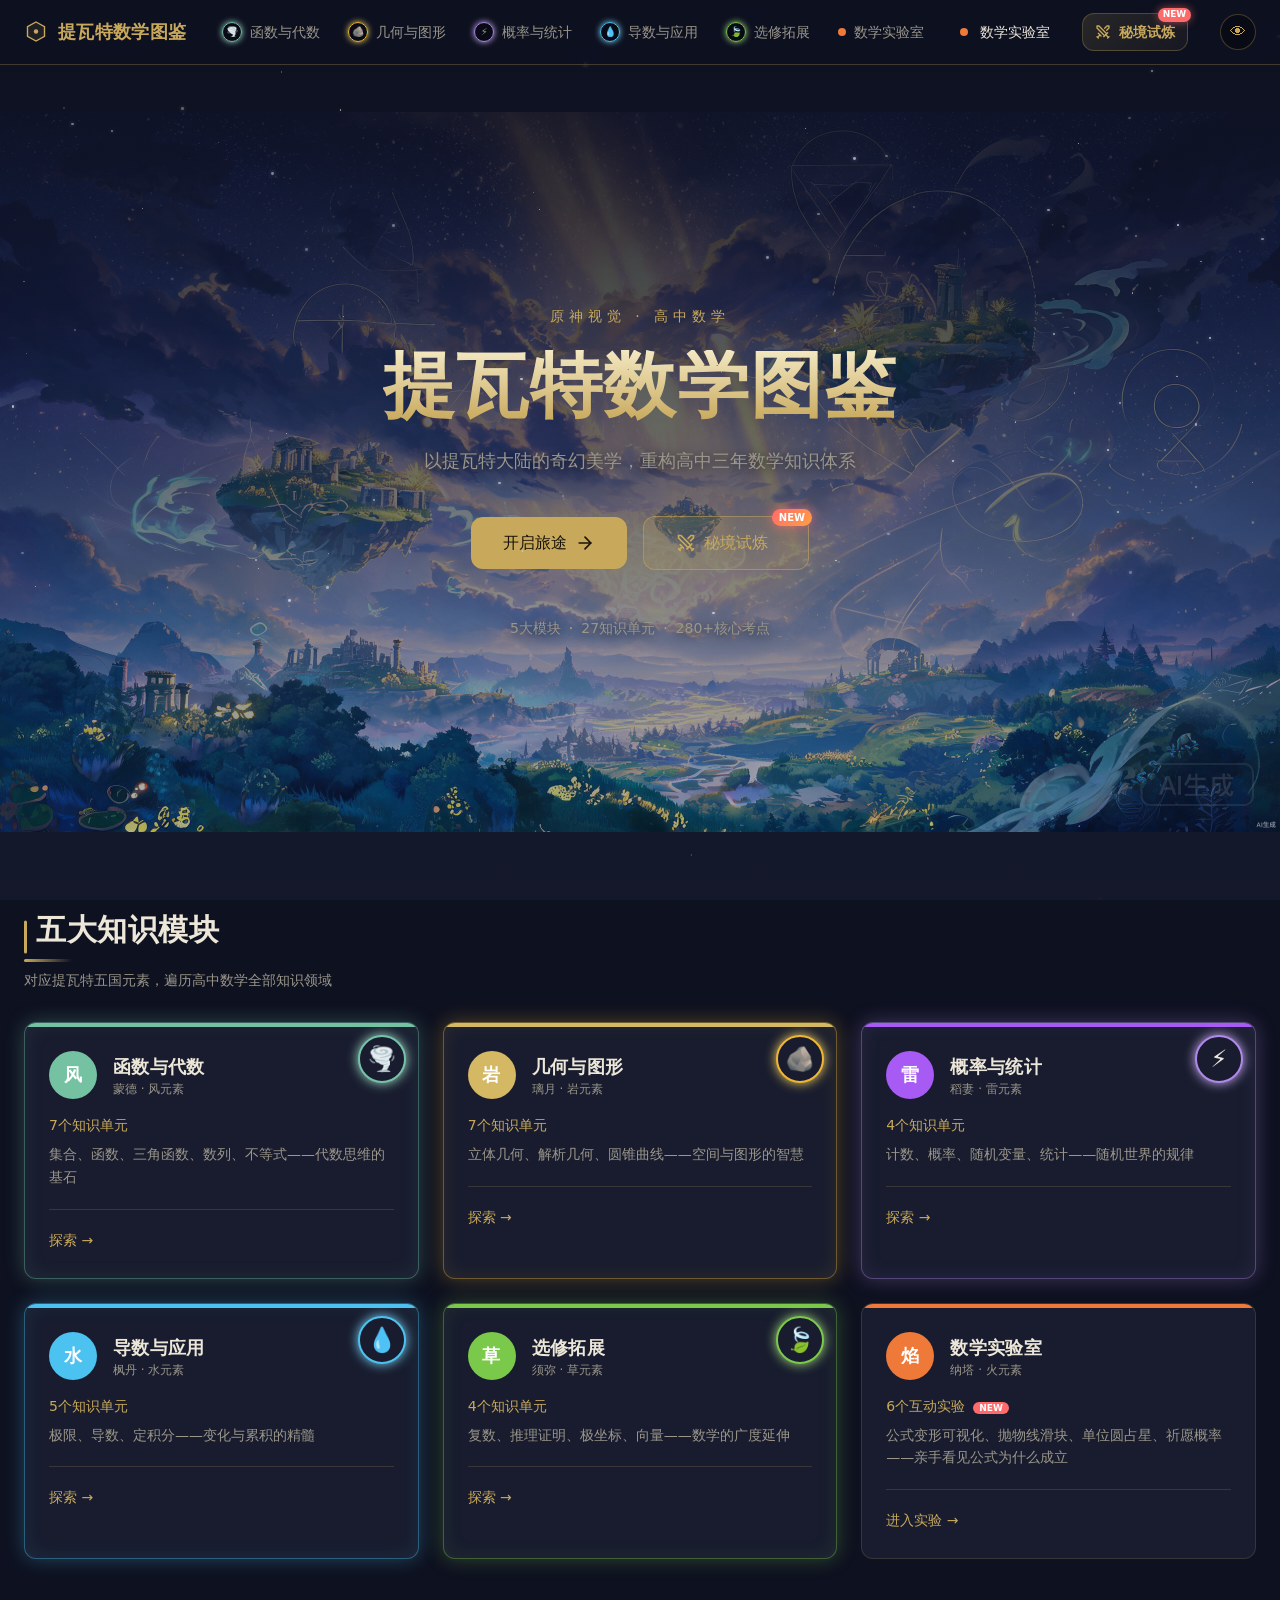
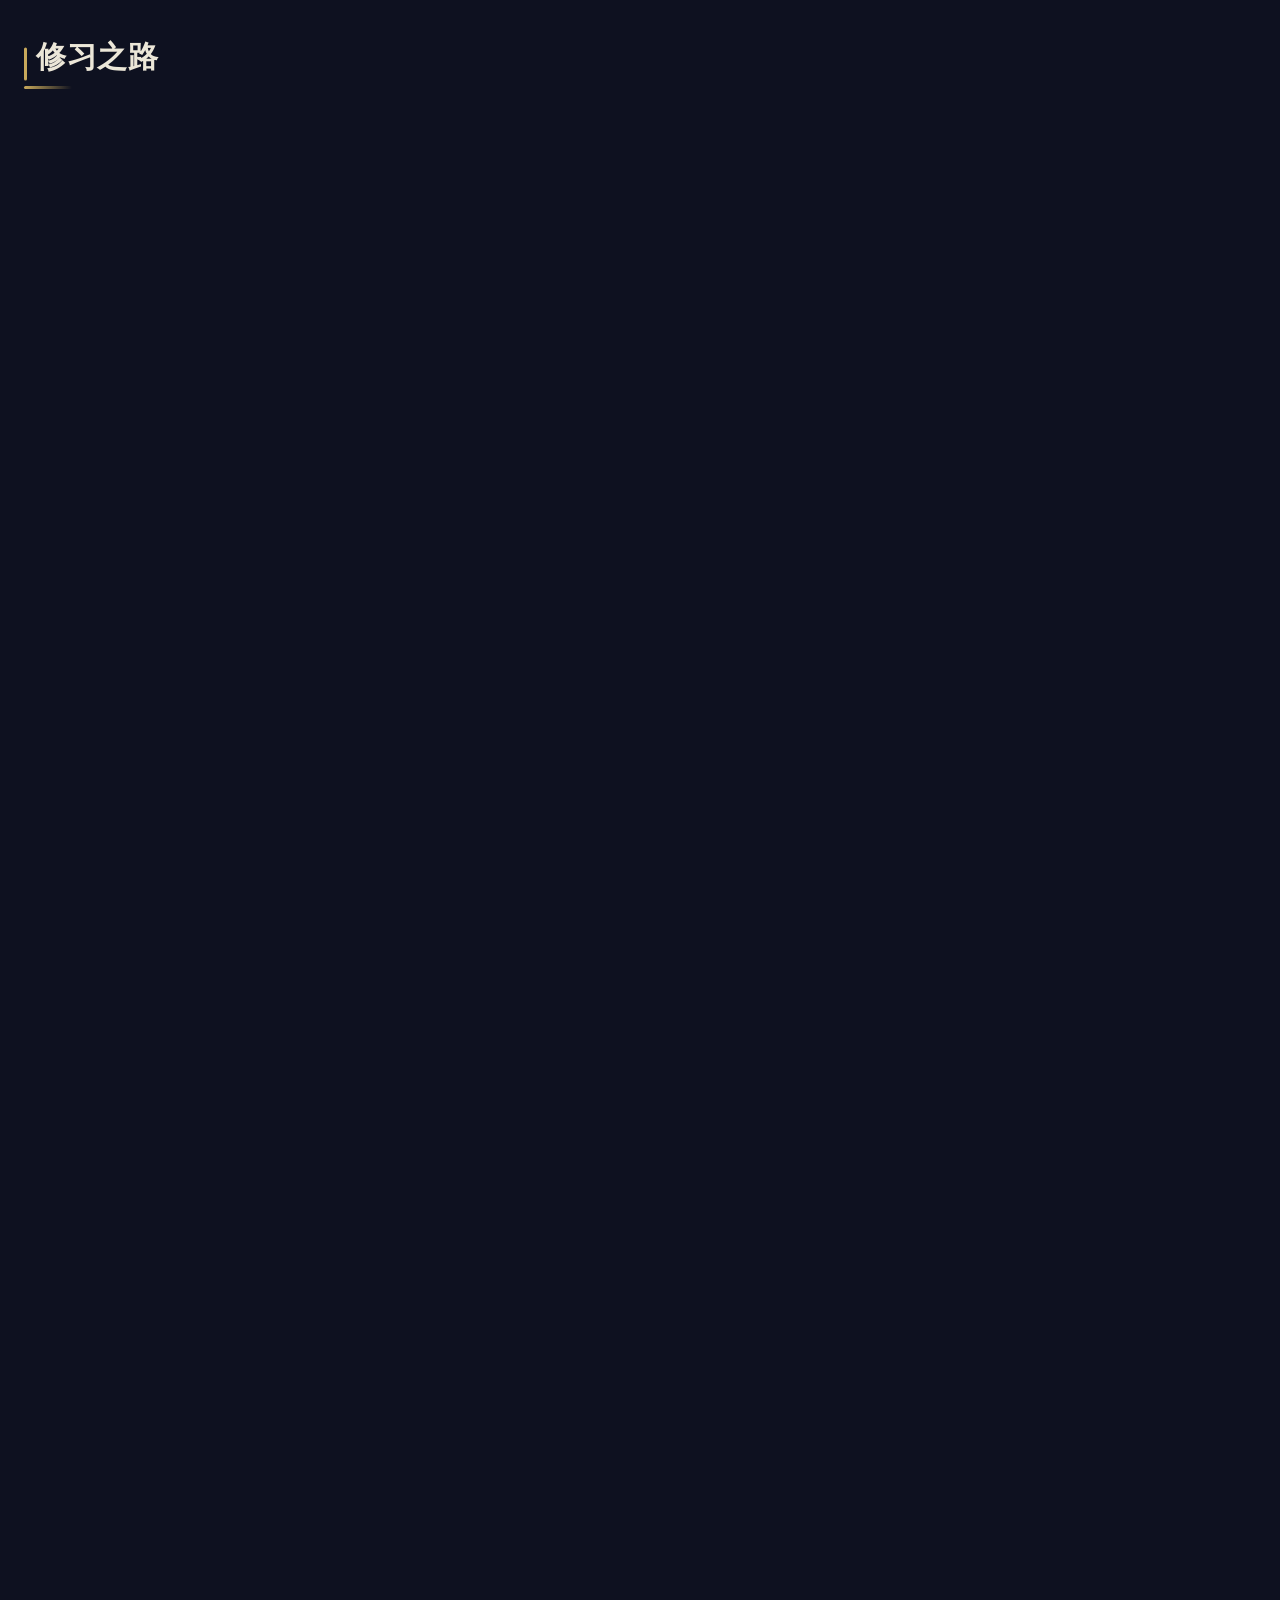
==== commit f0e355c7: "feat: 为全站页面添加 JSON-LD 结构化数据，并更新静态检查以支持 application/ld+json" ====
--- a/index.html
+++ b/index.html
@@ -18,6 +18,20 @@
     <meta name="twitter:title" content="提瓦特数学图鉴">
     <meta name="twitter:description" content="以原神世界为背景的互动高中数学学习站，包含函数、几何、微积分、概率与选修知识，以及 6 个可视化数学实验室。">
     <link rel="preload" href="assets/favicon.svg" as="image" type="image/svg+xml">
+    <script type="application/ld+json">
+    {
+      "@context": "https://schema.org",
+      "@type": "WebPage",
+      "name": "提瓦特数学图鉴",
+      "description": "以原神世界为背景的互动高中数学学习站，包含函数、几何、微积分、概率与选修知识，以及 6 个可视化数学实验室。",
+      "url": "https://ll-lk.github.io/yuanshen/",
+      "isPartOf": {
+        "@type": "WebSite",
+        "name": "提瓦特数学图鉴",
+        "url": "https://ll-lk.github.io/yuanshen/"
+      }
+    }
+    </script>
     <link rel="icon" href="assets/favicon.svg" type="image/svg+xml">
     <style id="theme-vars">
 /* ============================================================
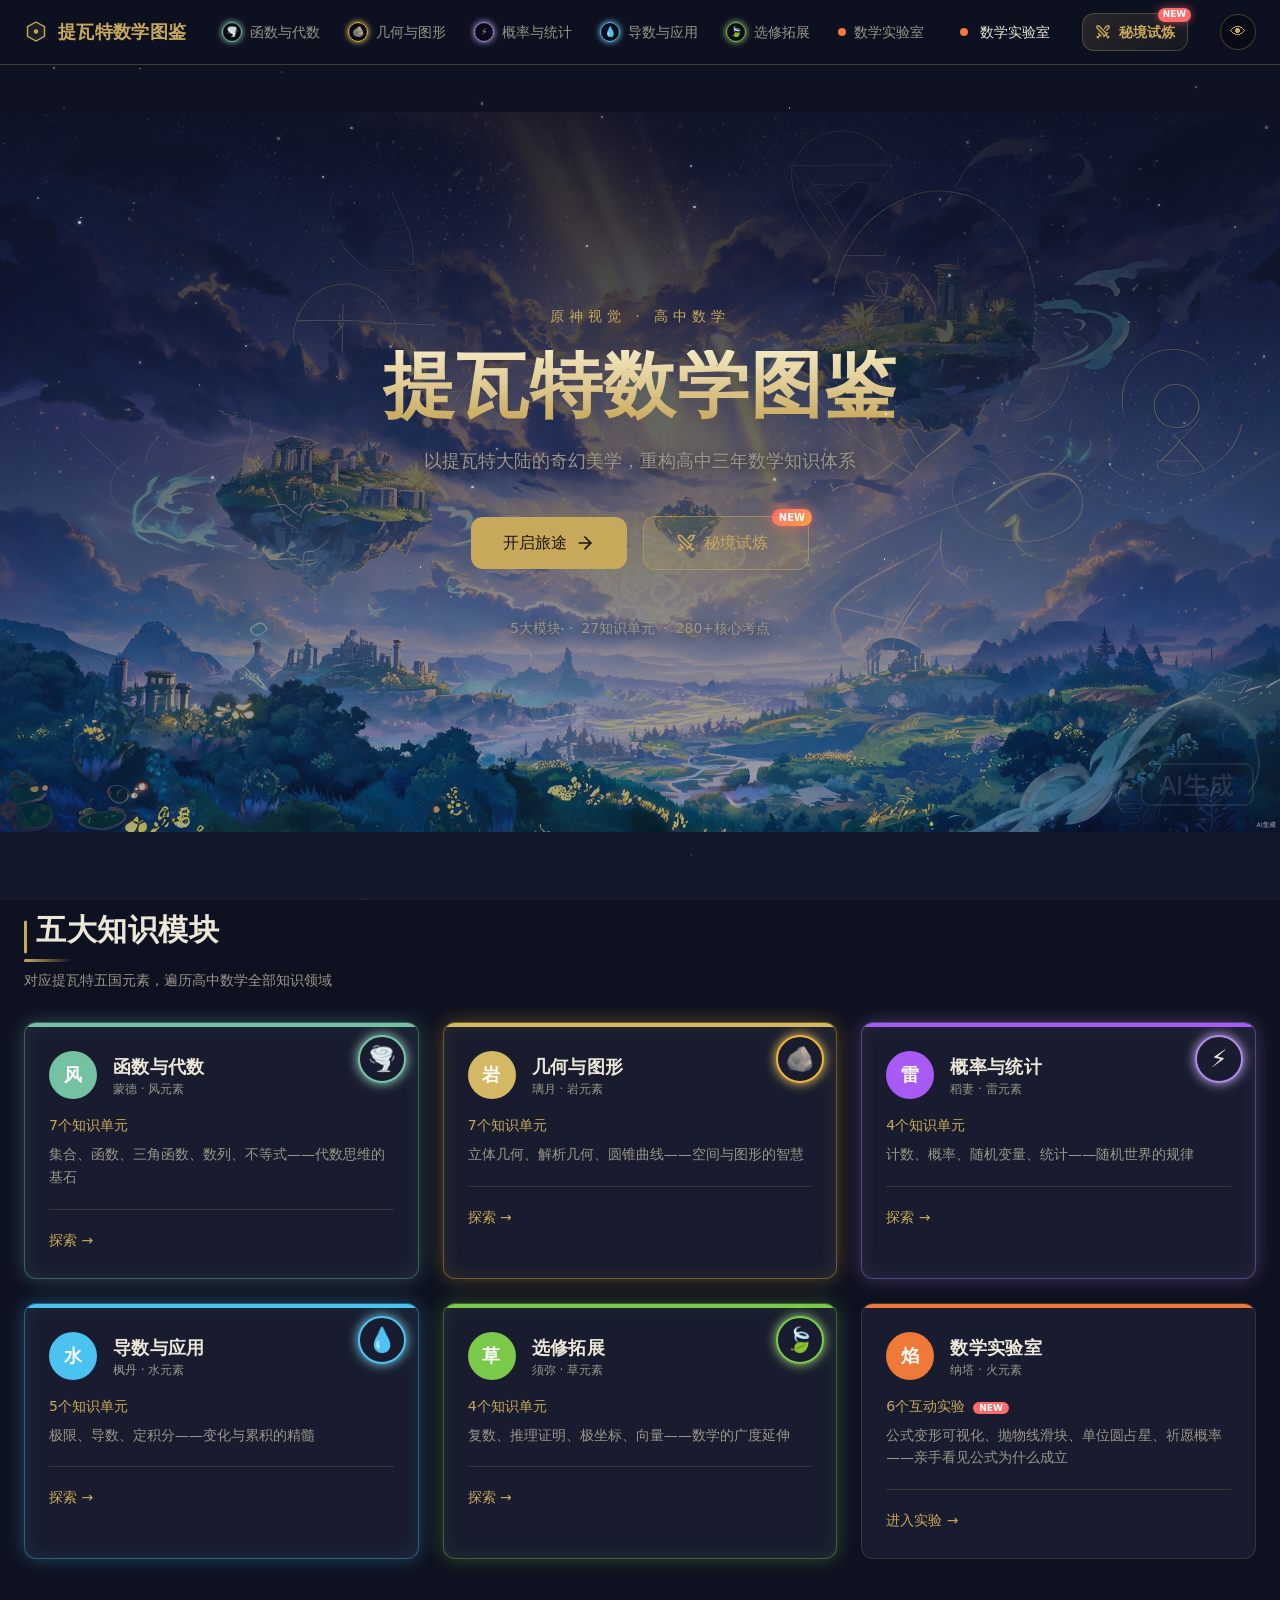
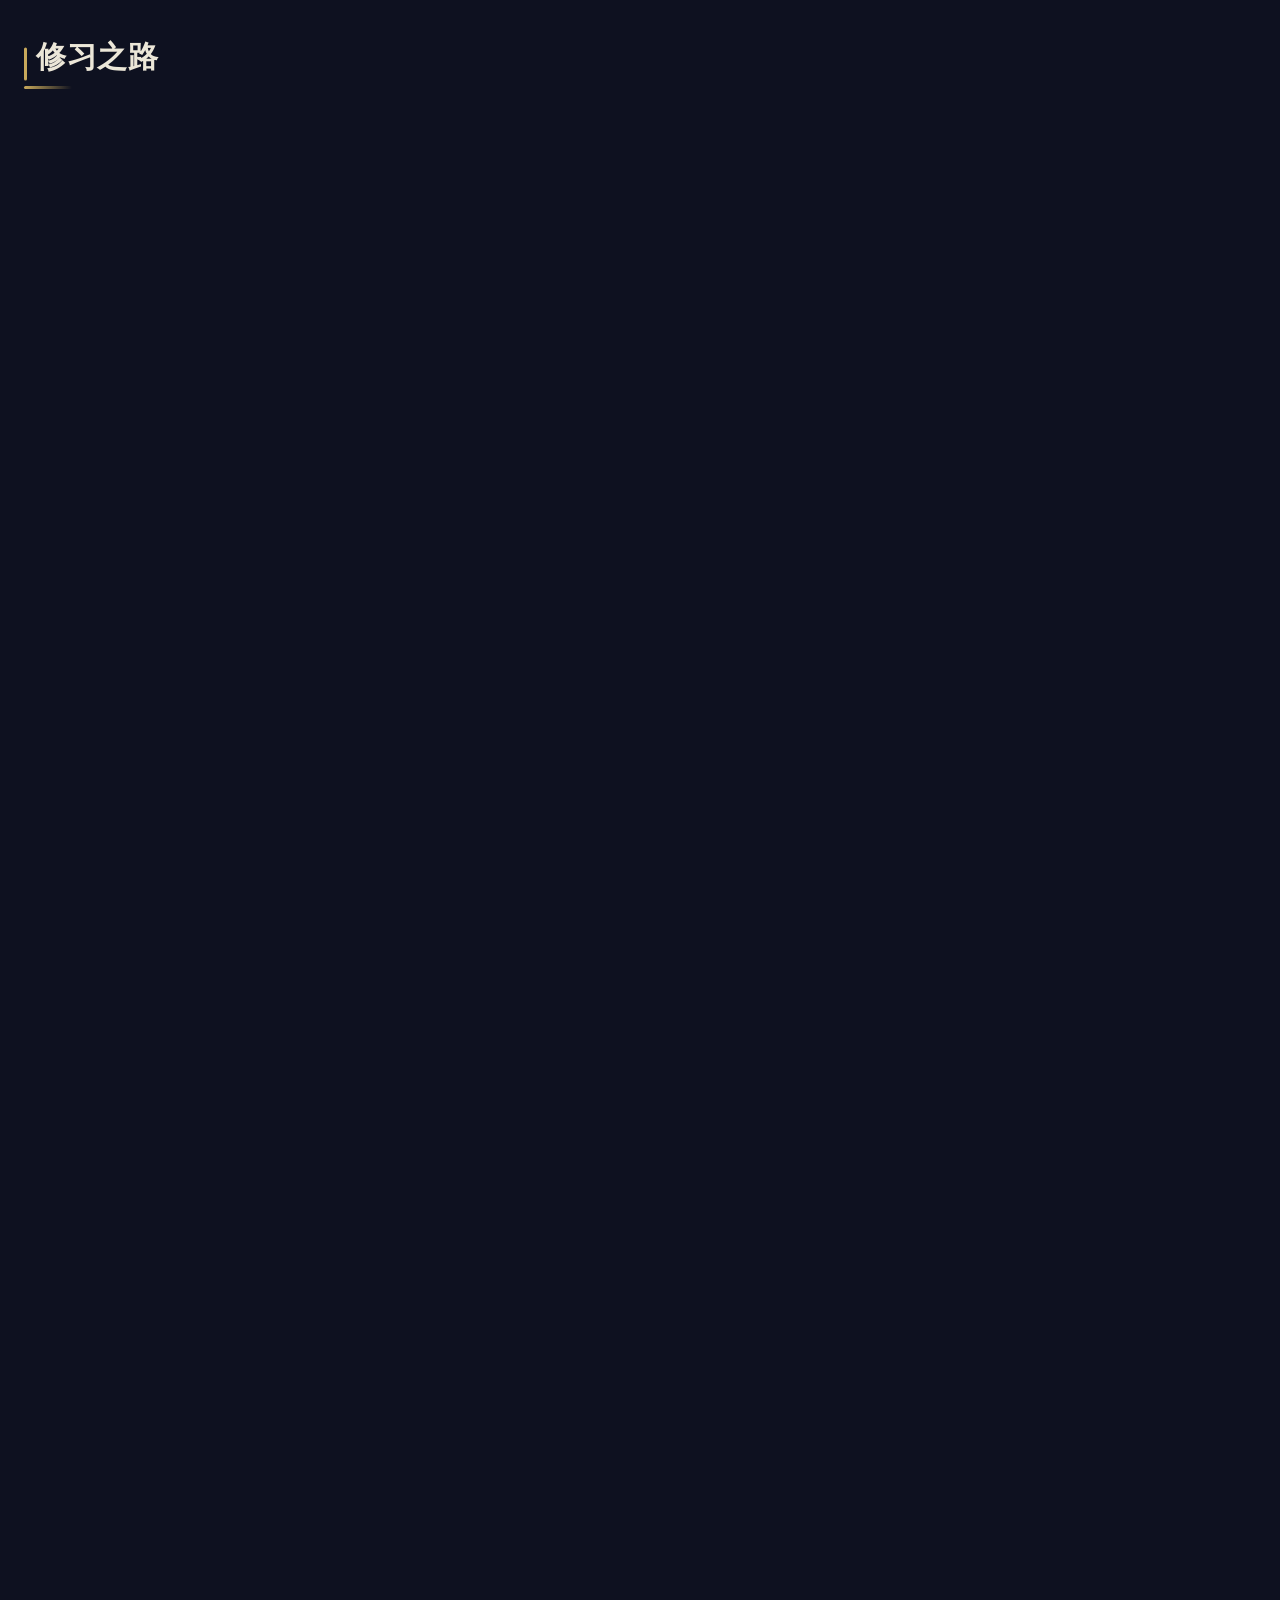
==== commit 90a7ab6b: "feat: 添加 PWA manifest 和 apple-touch-icon，增强移动端体验" ====
--- a/index.html
+++ b/index.html
@@ -33,6 +33,8 @@
     }
     </script>
     <link rel="icon" href="assets/favicon.svg" type="image/svg+xml">
+    <link rel="manifest" href="manifest.json">
+    <link rel="apple-touch-icon" href="assets/favicon.svg">
     <style id="theme-vars">
 /* ============================================================
    提瓦特数学图鉴 · 原神视觉风格配色与字体系统
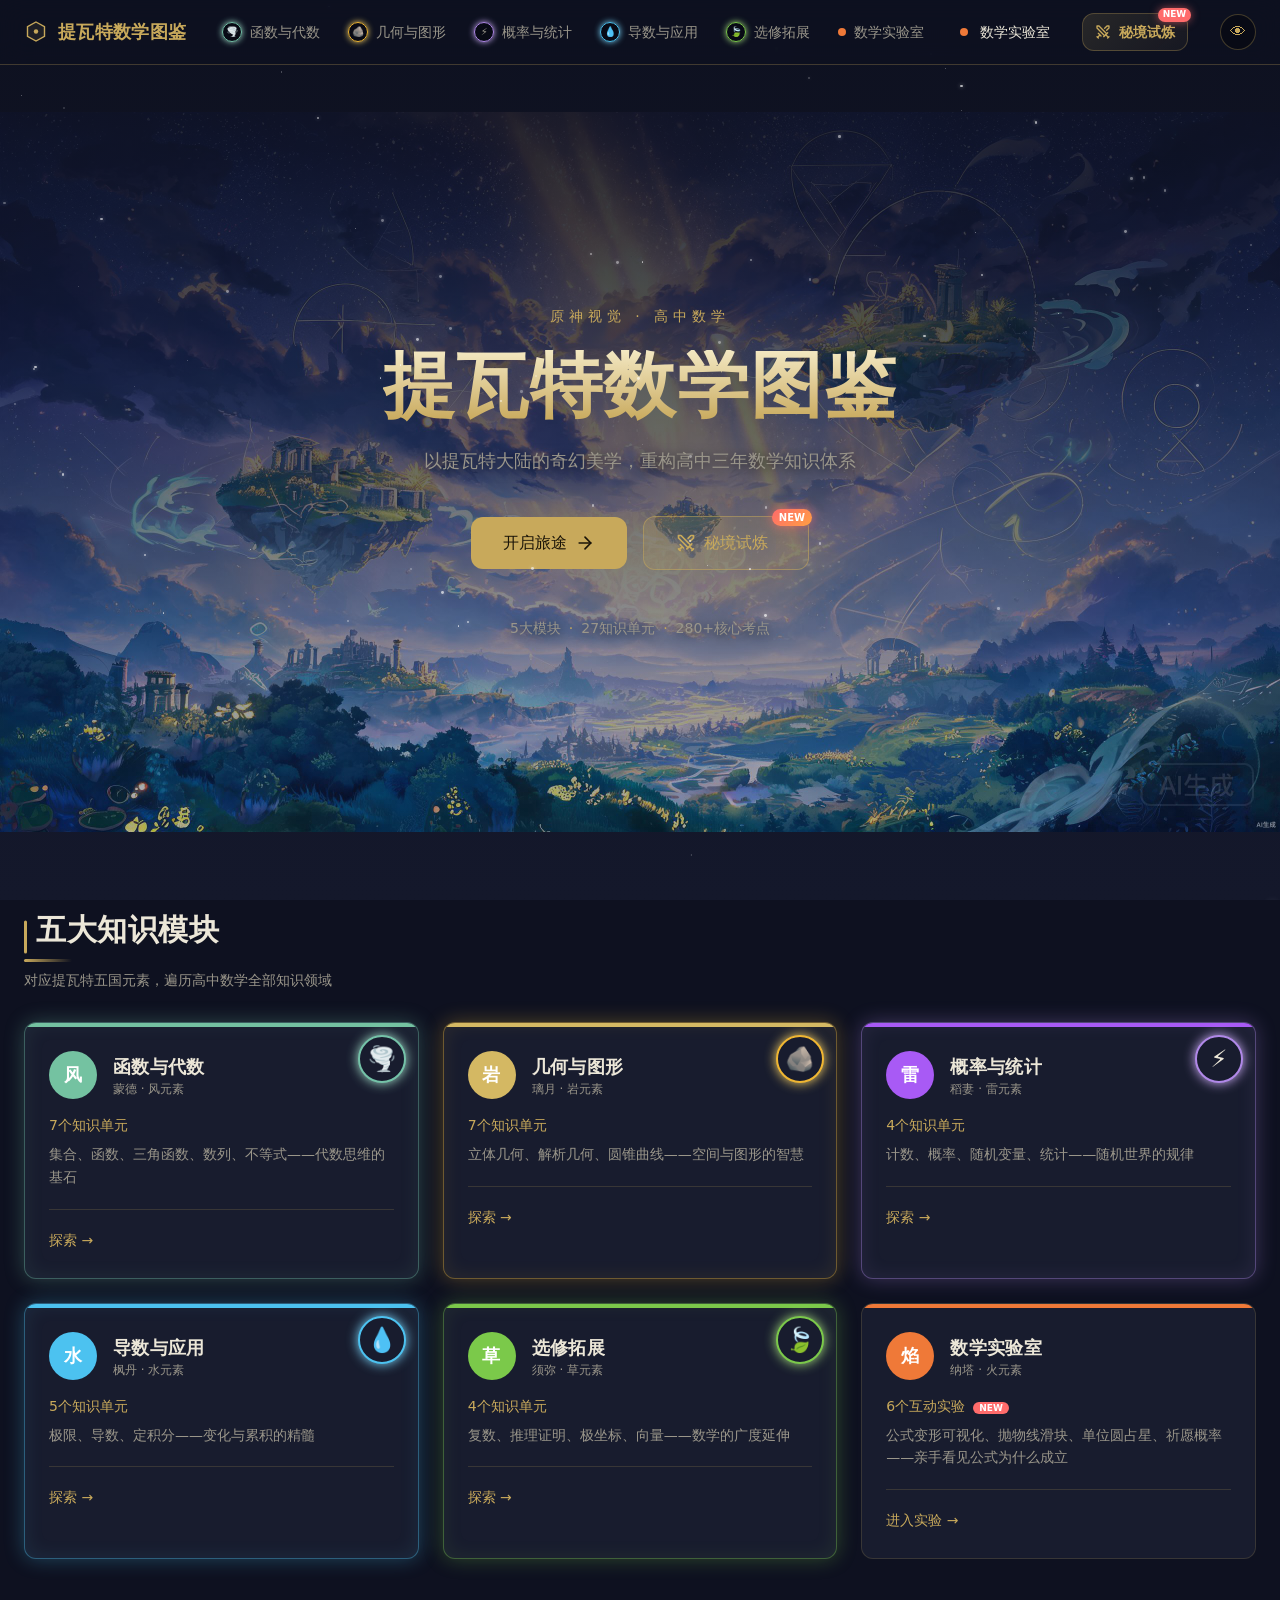
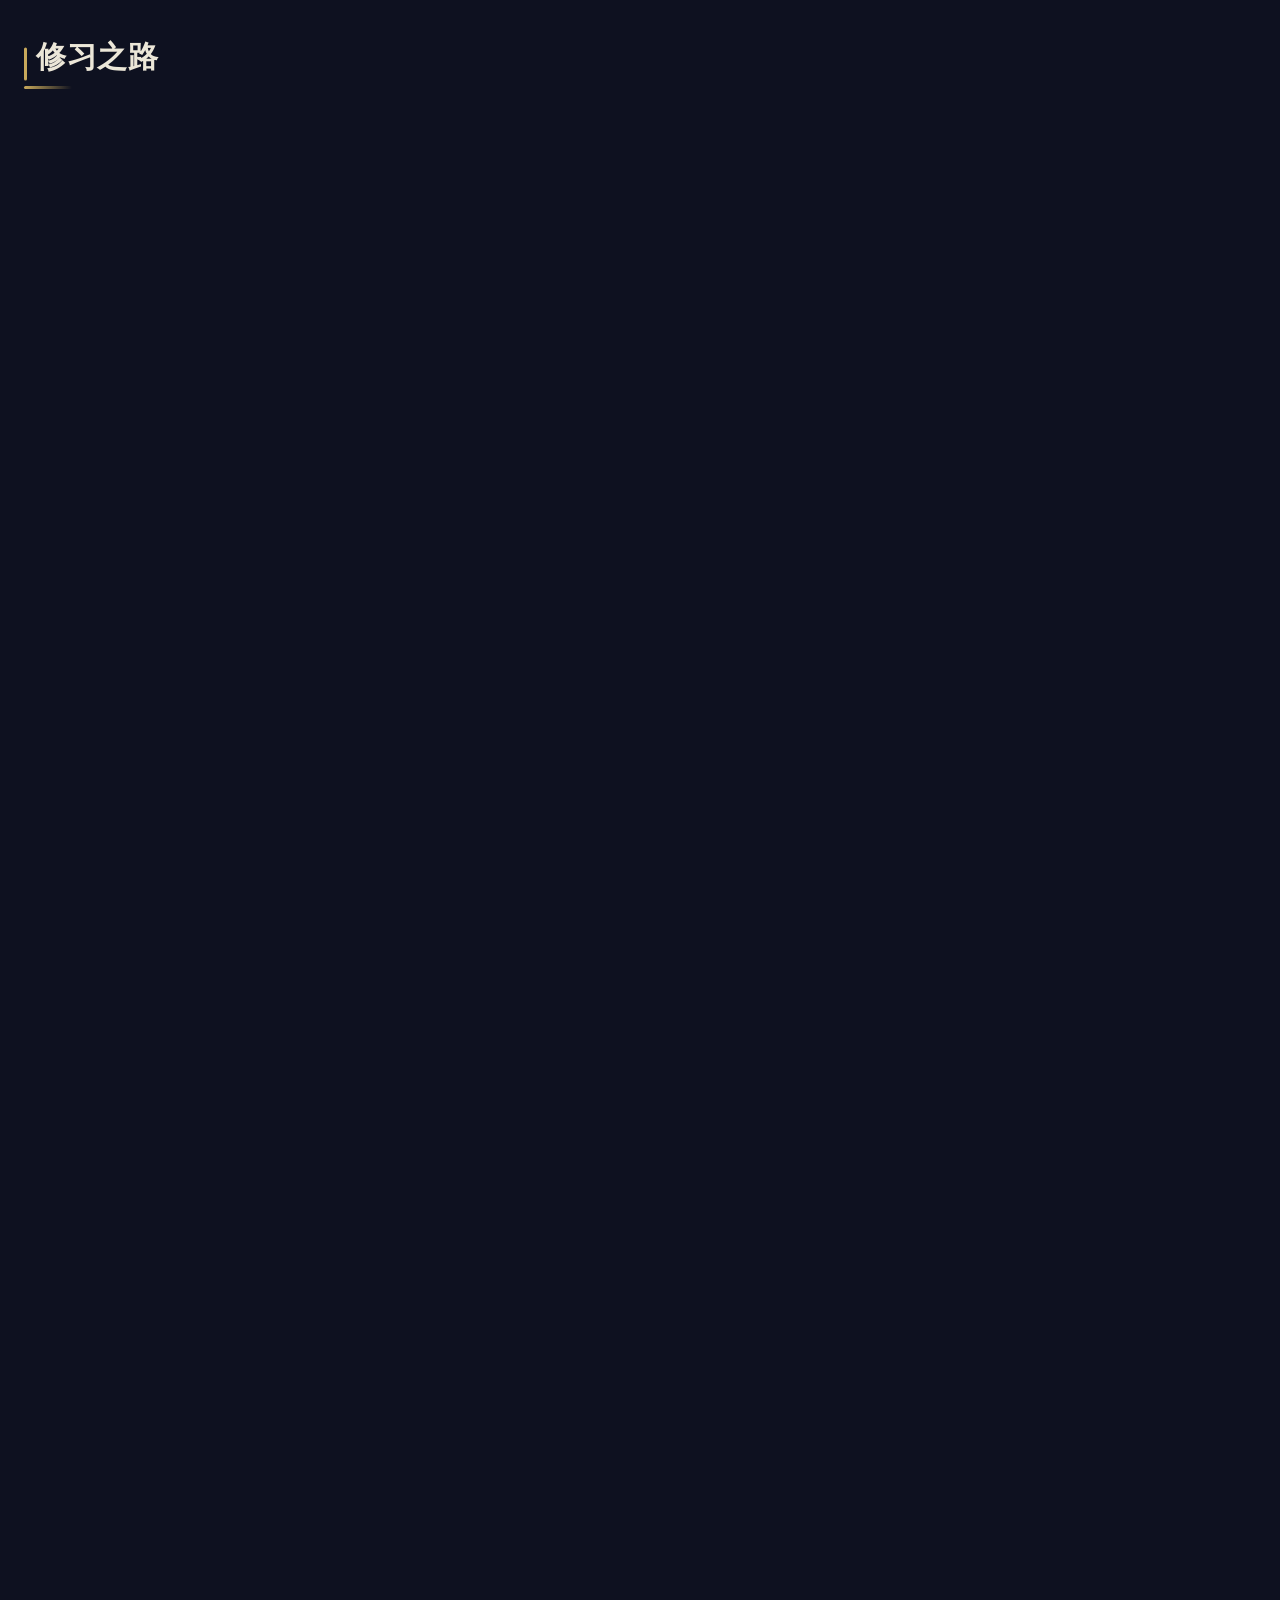
==== commit be44a300: "feat: 为全站页面添加 canonical URL，避免重复内容" ====
--- a/index.html
+++ b/index.html
@@ -14,6 +14,7 @@
     <meta property="og:type" content="website">
     <meta property="og:url" content="https://ll-lk.github.io/yuanshen/">
     <meta property="og:image" content="https://ll-lk.github.io/yuanshen/assets/favicon.svg">
+    <link rel="canonical" href="https://ll-lk.github.io/yuanshen/">
     <meta name="twitter:card" content="summary">
     <meta name="twitter:title" content="提瓦特数学图鉴">
     <meta name="twitter:description" content="以原神世界为背景的互动高中数学学习站，包含函数、几何、微积分、概率与选修知识，以及 6 个可视化数学实验室。">
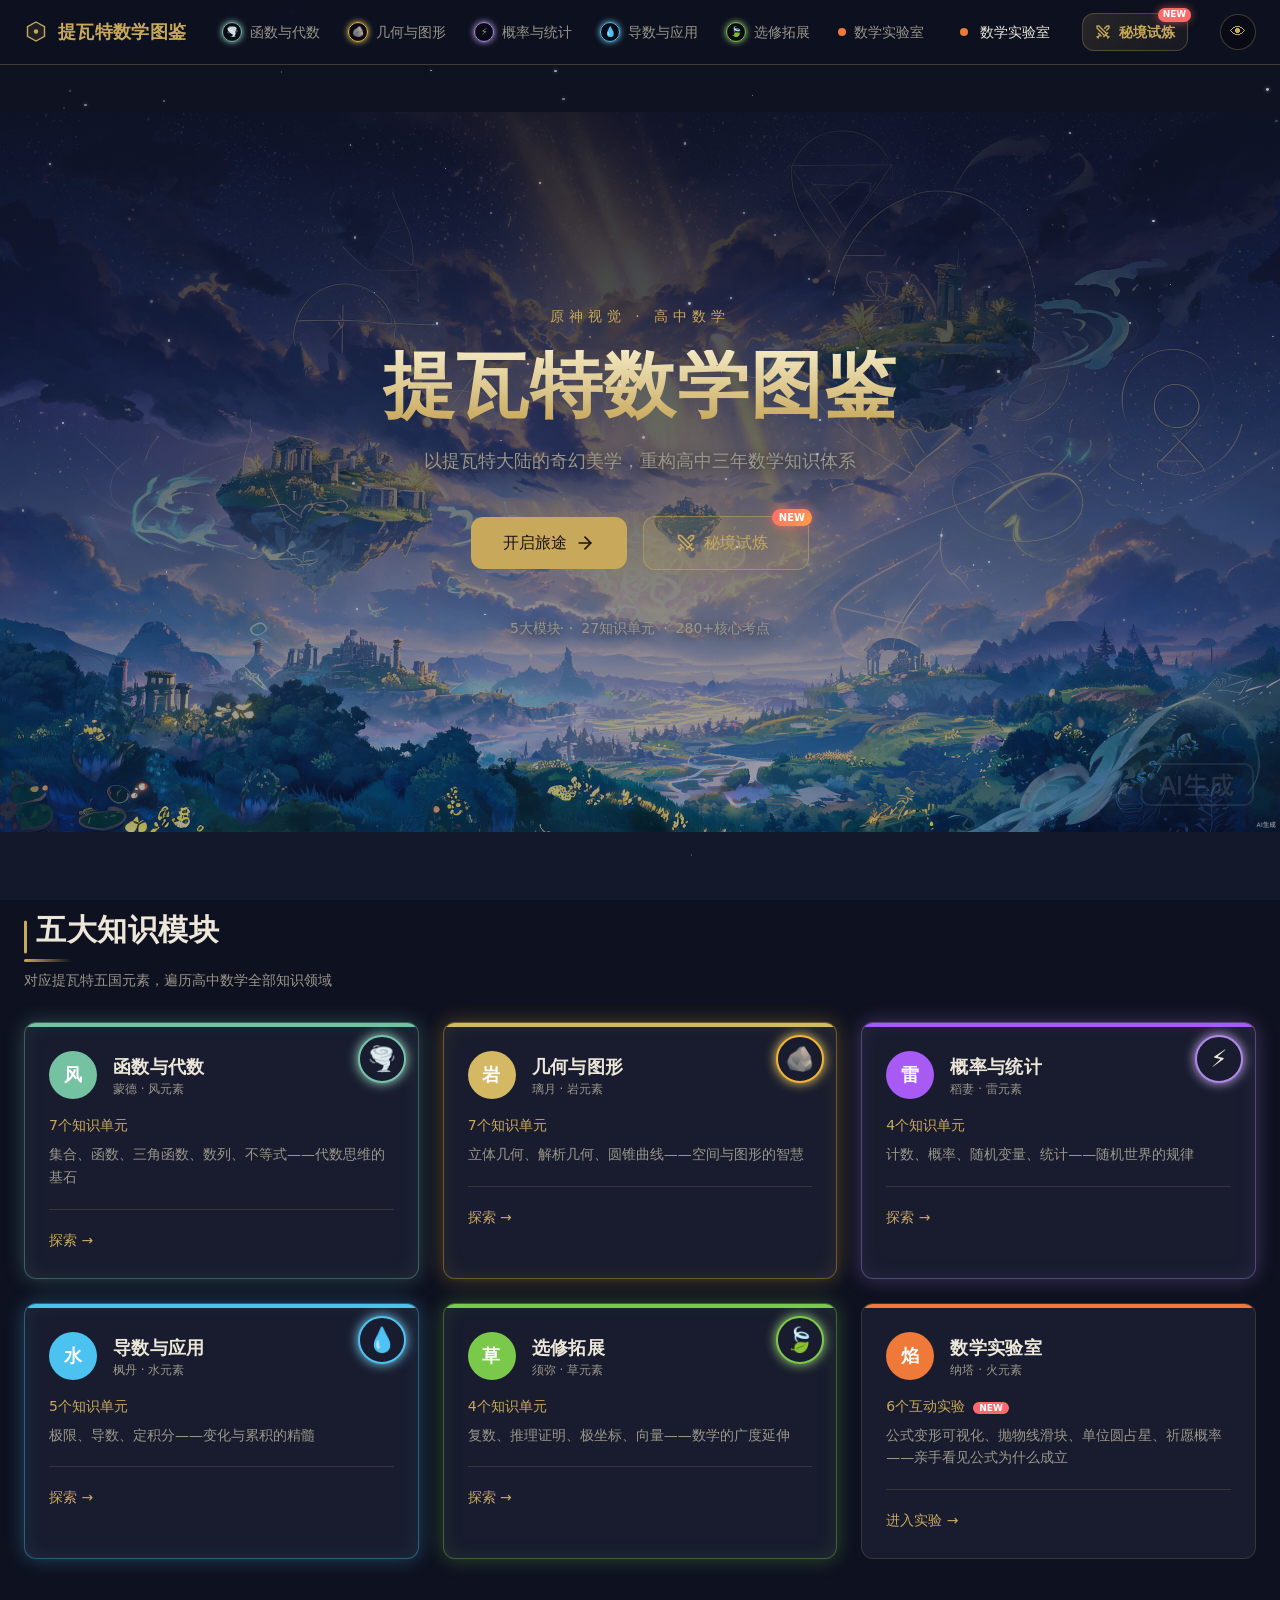
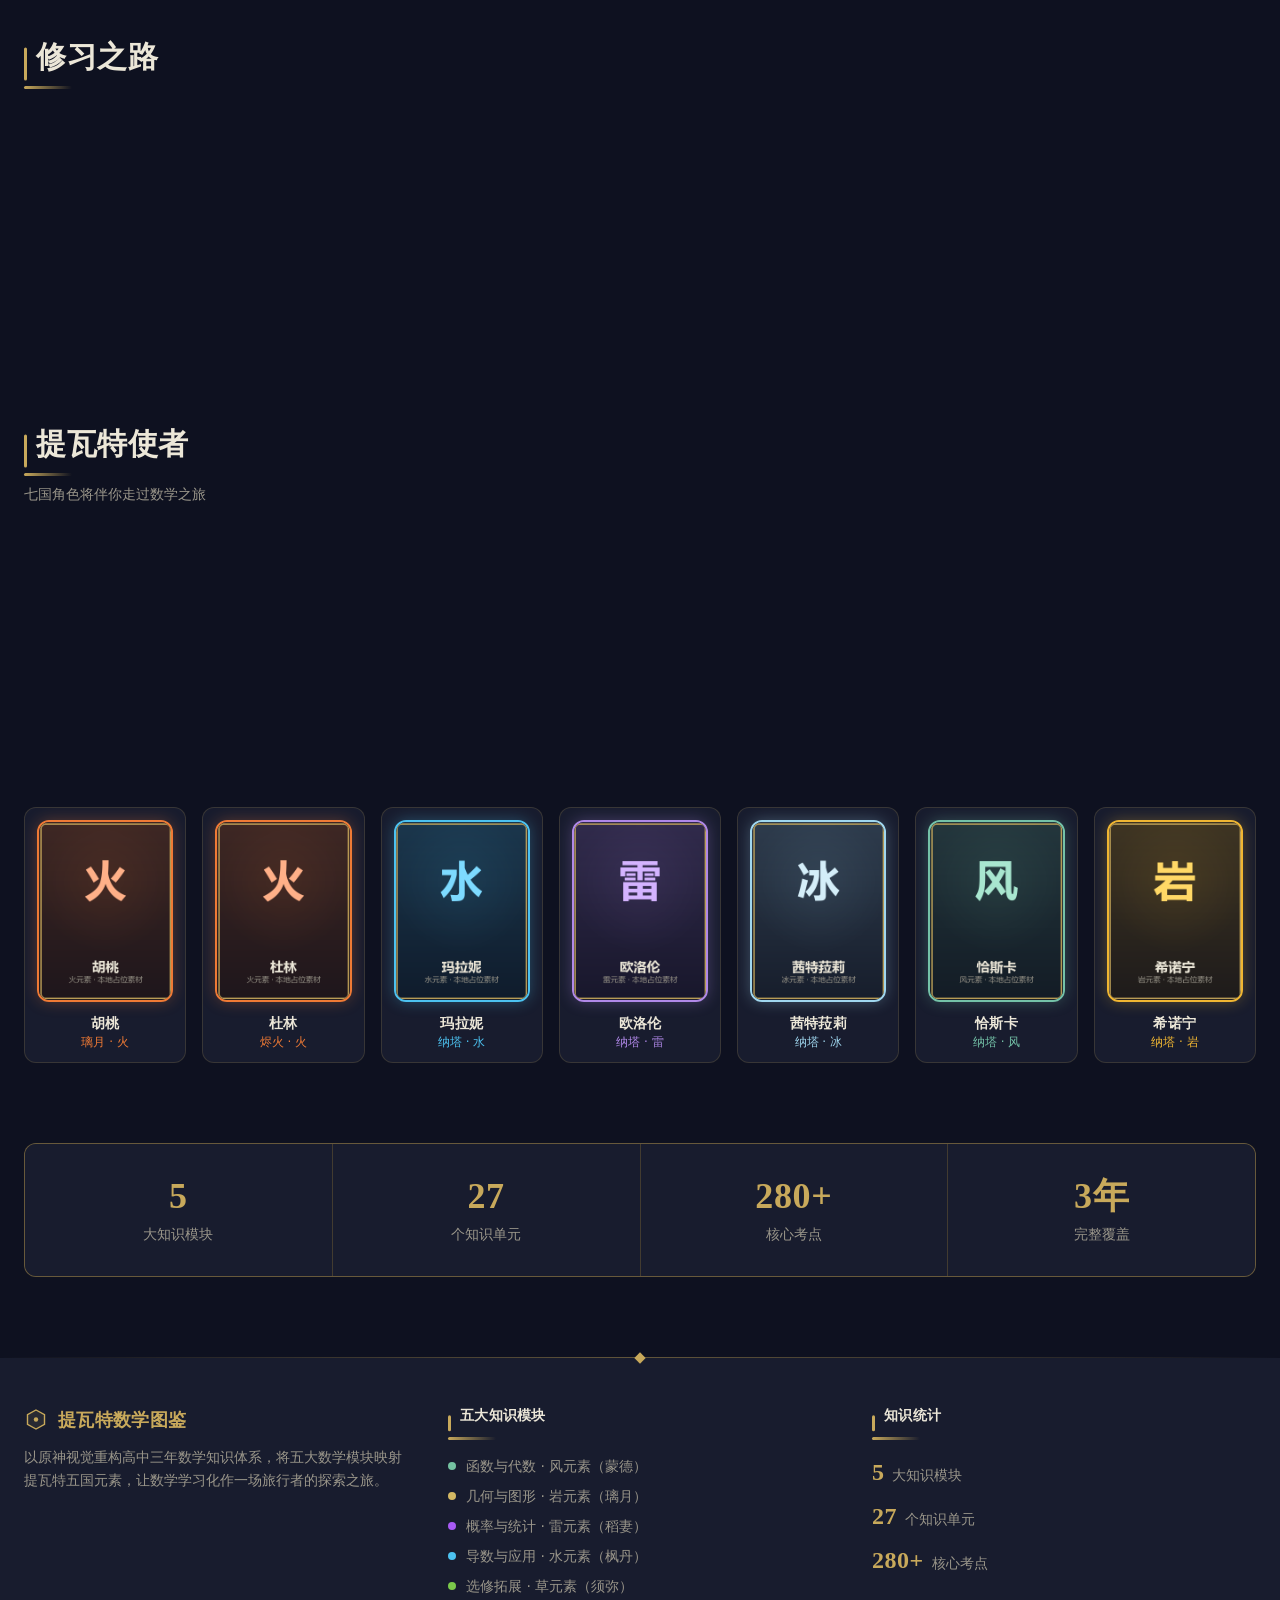
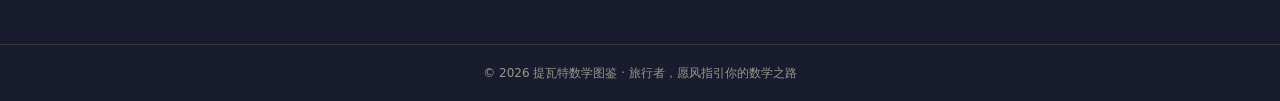
==== commit c60326b5: "fix: 阻止移动端 geometry.html 的横向溢出" ====
--- a/index.html
+++ b/index.html
@@ -1081,5 +1081,8 @@
 })();
 </script>
 <script src="assets/genshin-enhancements.js"></script>
+<script>
+if('serviceWorker' in navigator){ navigator.serviceWorker.register('/sw.js').catch(function(){}); }
+</script>
 </body>
 </html>
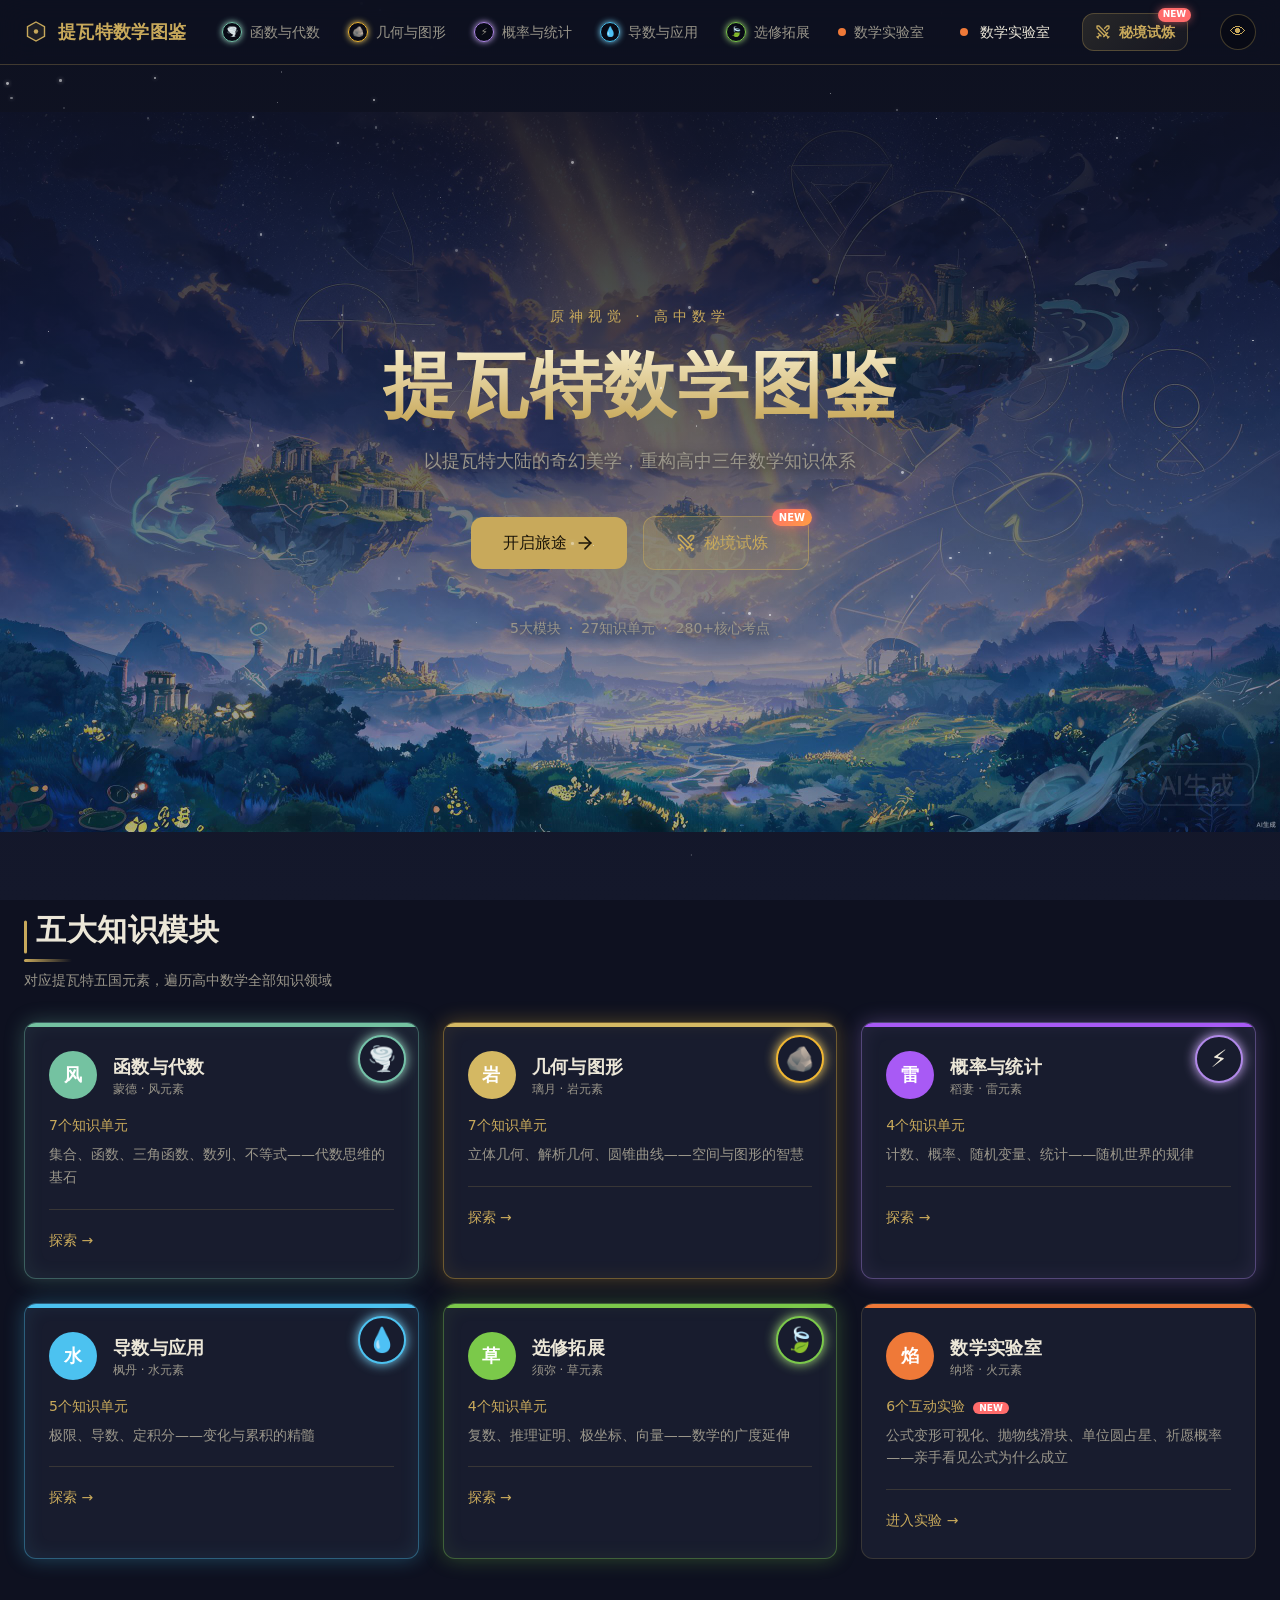
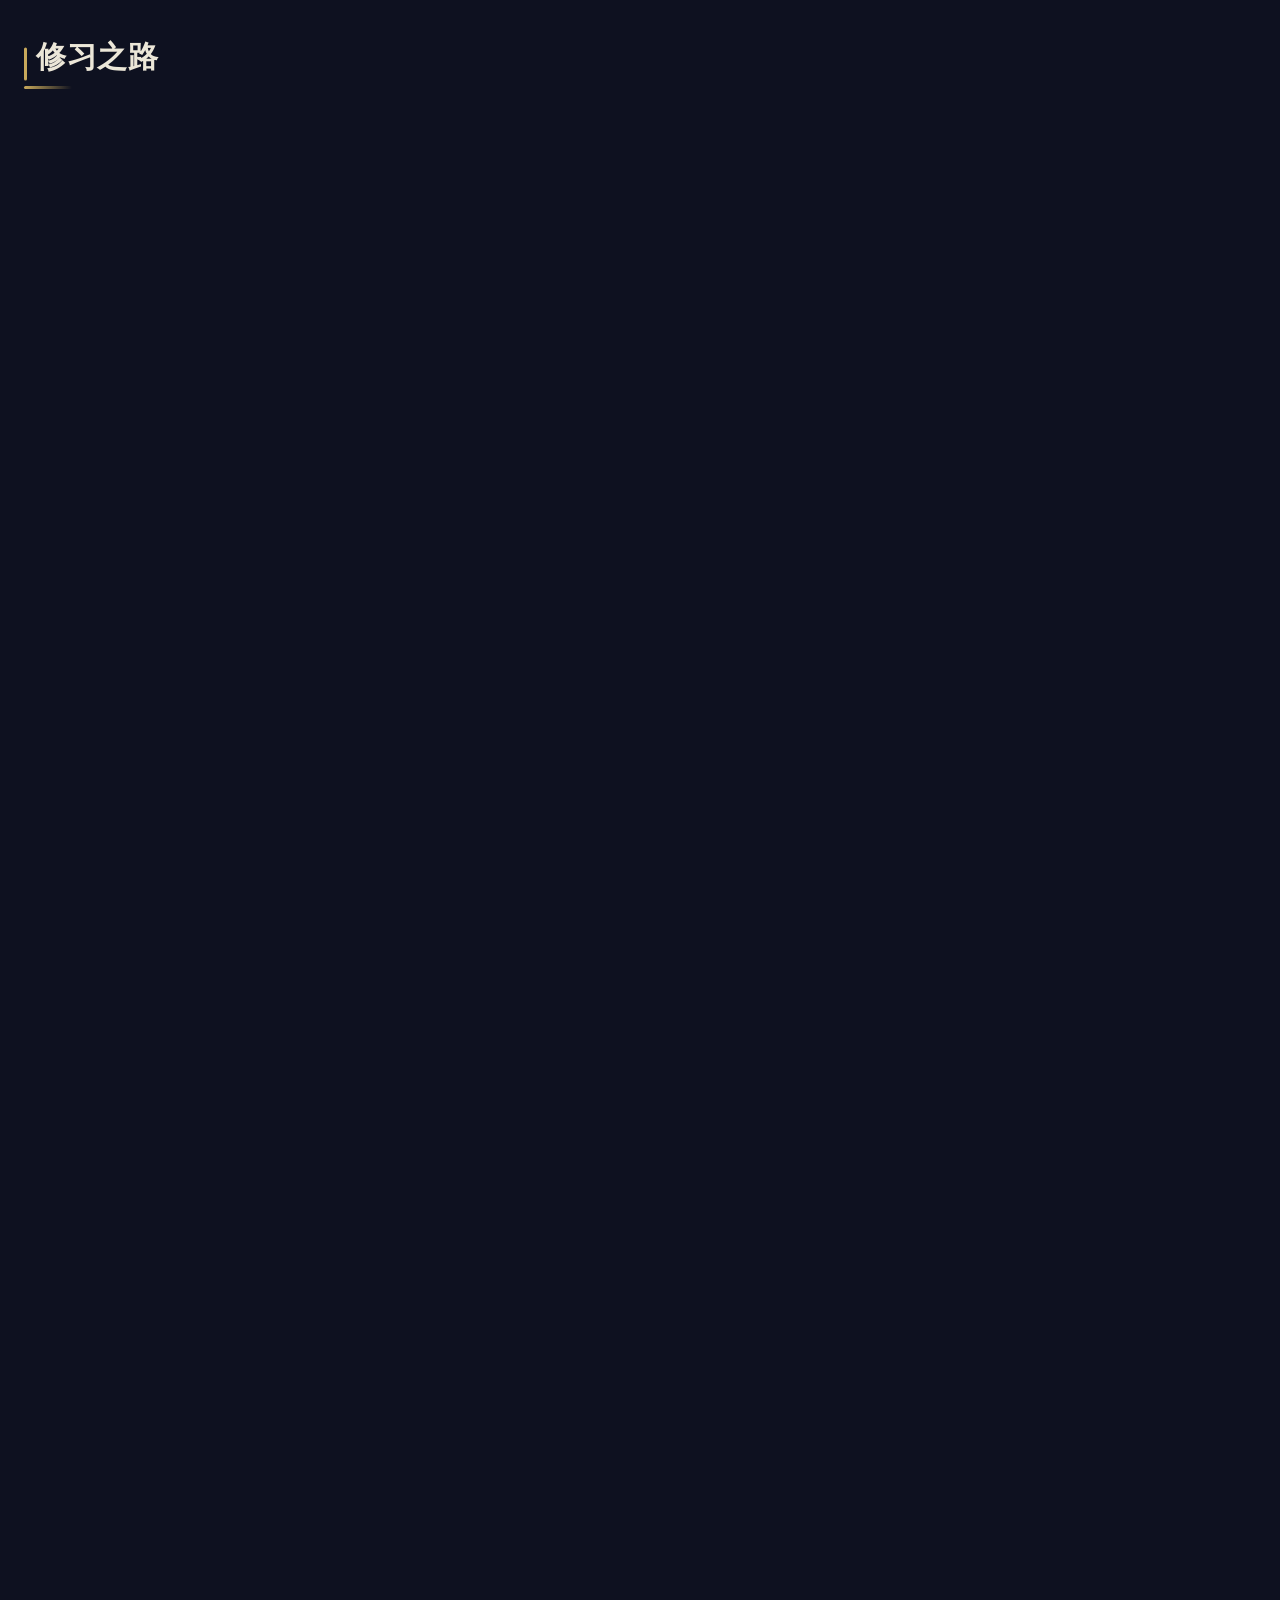
==== commit 3374763f: "perf: 为全站页面添加 preconnect/dns-prefetch 资源提示" ====
--- a/index.html
+++ b/index.html
@@ -19,6 +19,8 @@
     <meta name="twitter:title" content="提瓦特数学图鉴">
     <meta name="twitter:description" content="以原神世界为背景的互动高中数学学习站，包含函数、几何、微积分、概率与选修知识，以及 6 个可视化数学实验室。">
     <link rel="preload" href="assets/favicon.svg" as="image" type="image/svg+xml">
+    <link rel="preconnect" href="https://genshin.jmp.blue">
+    <link rel="dns-prefetch" href="https://genshin.jmp.blue">
     <script type="application/ld+json">
     {
       "@context": "https://schema.org",
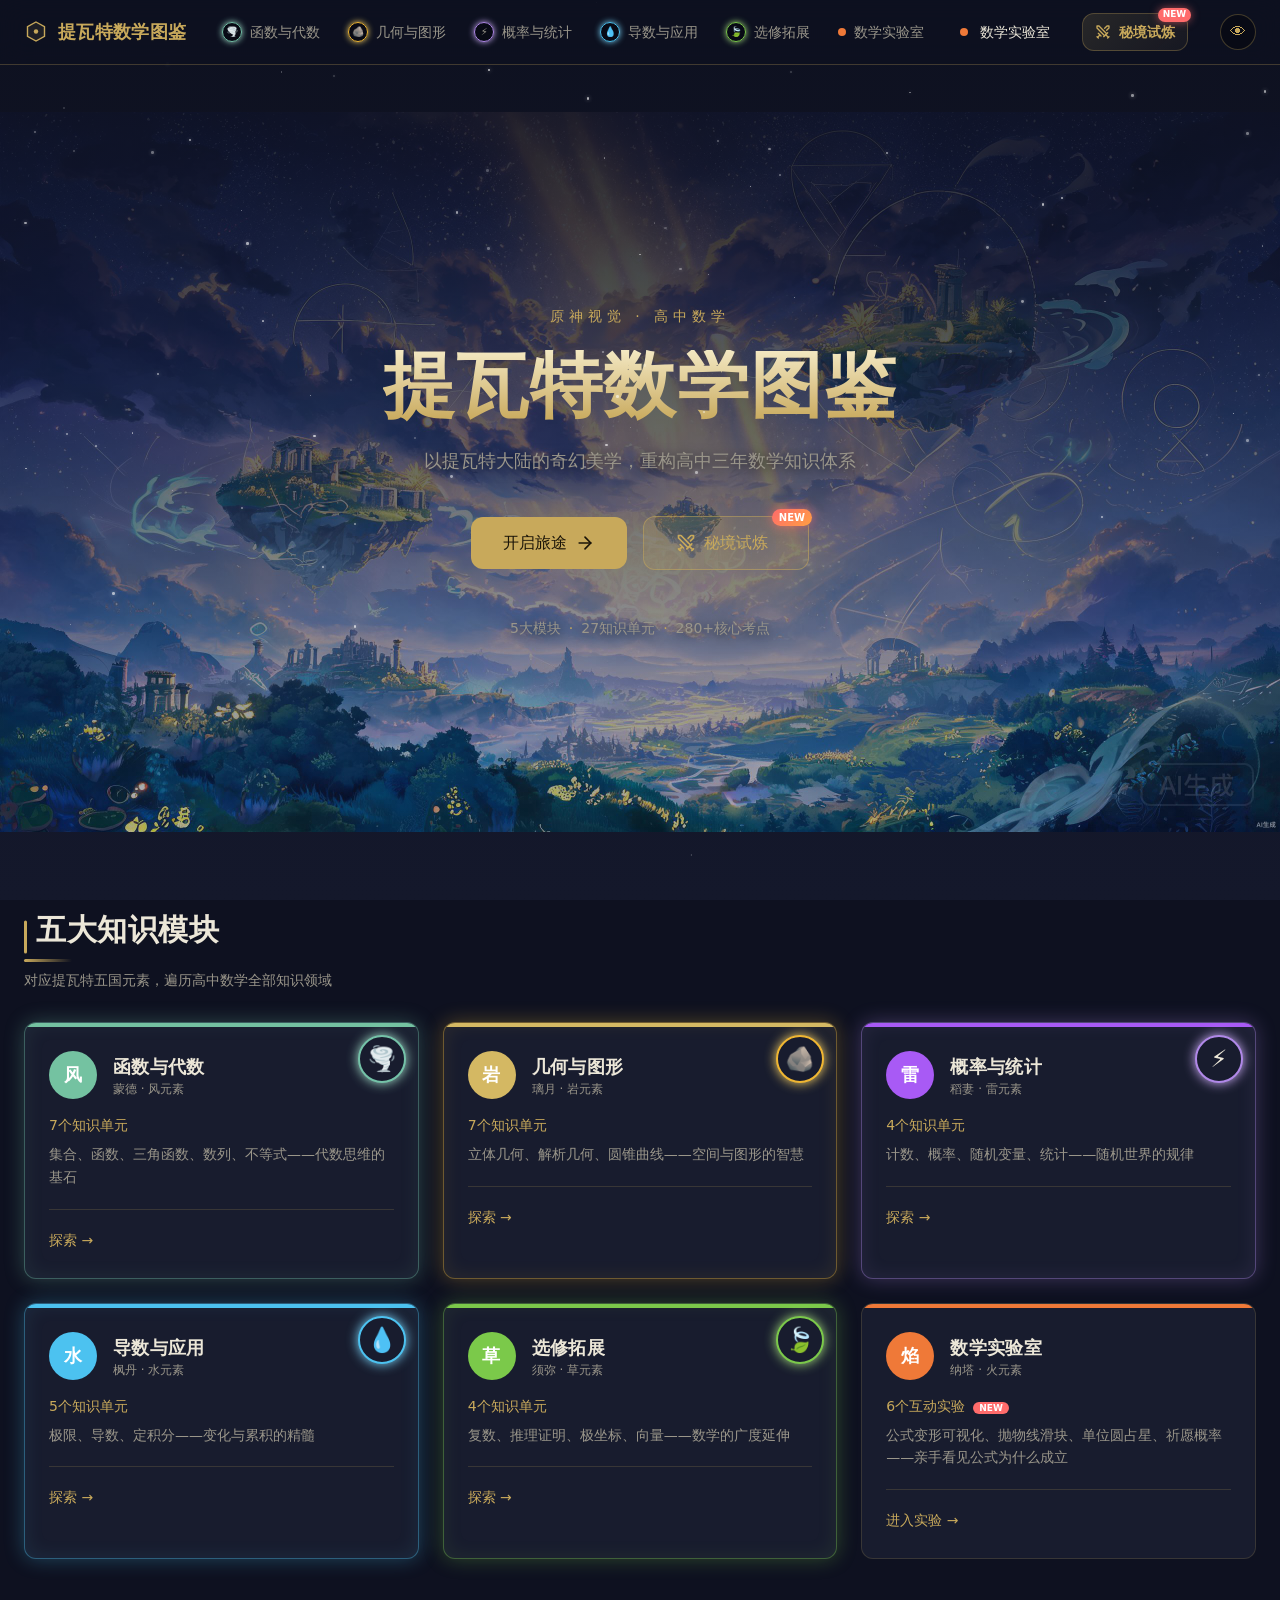
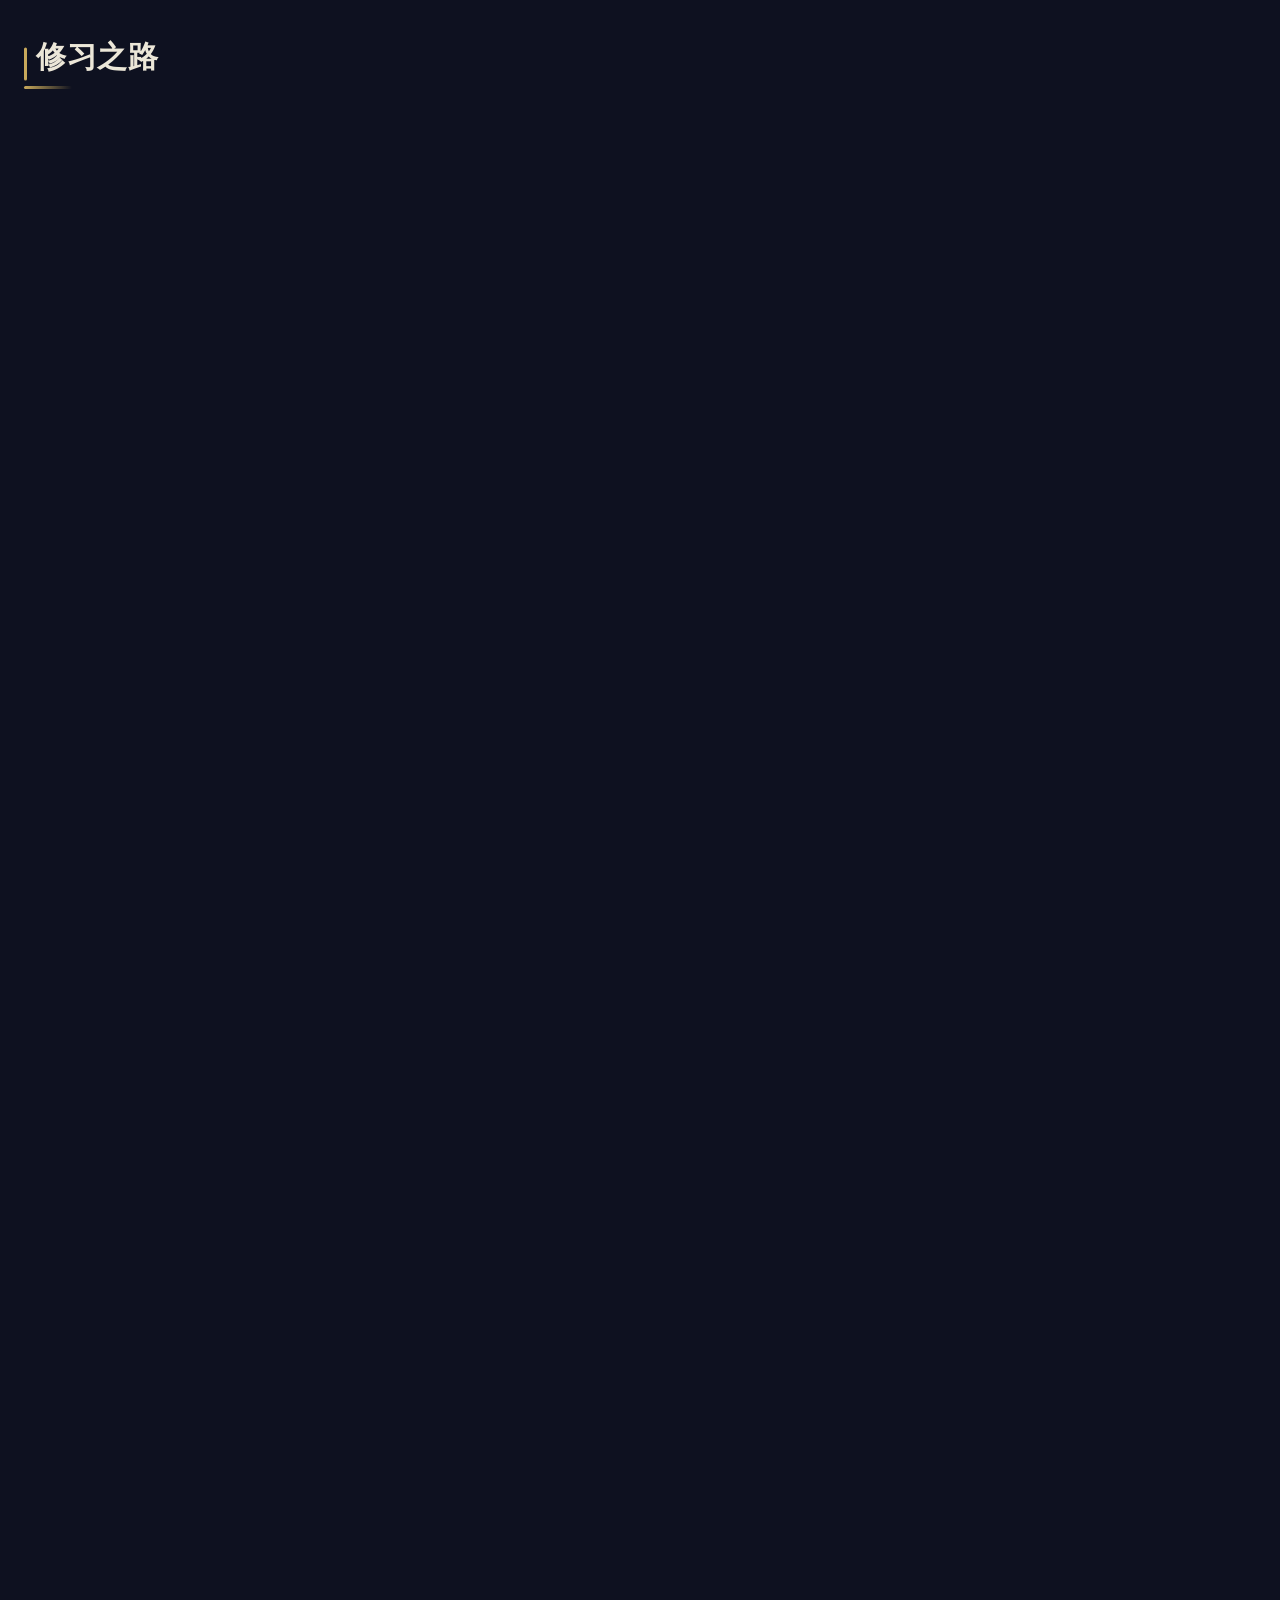
==== commit 1231fa67: "feat: 添加键盘快捷键（T 回到顶部、M 打开菜单）" ====
--- a/index.html
+++ b/index.html
@@ -1083,6 +1083,7 @@
 })();
 </script>
 <script src="assets/genshin-enhancements.js"></script>
+<script src="assets/keyboard-shortcuts.js"></script>
 <script>
 if('serviceWorker' in navigator){ navigator.serviceWorker.register('/sw.js').catch(function(){}); }
 </script>
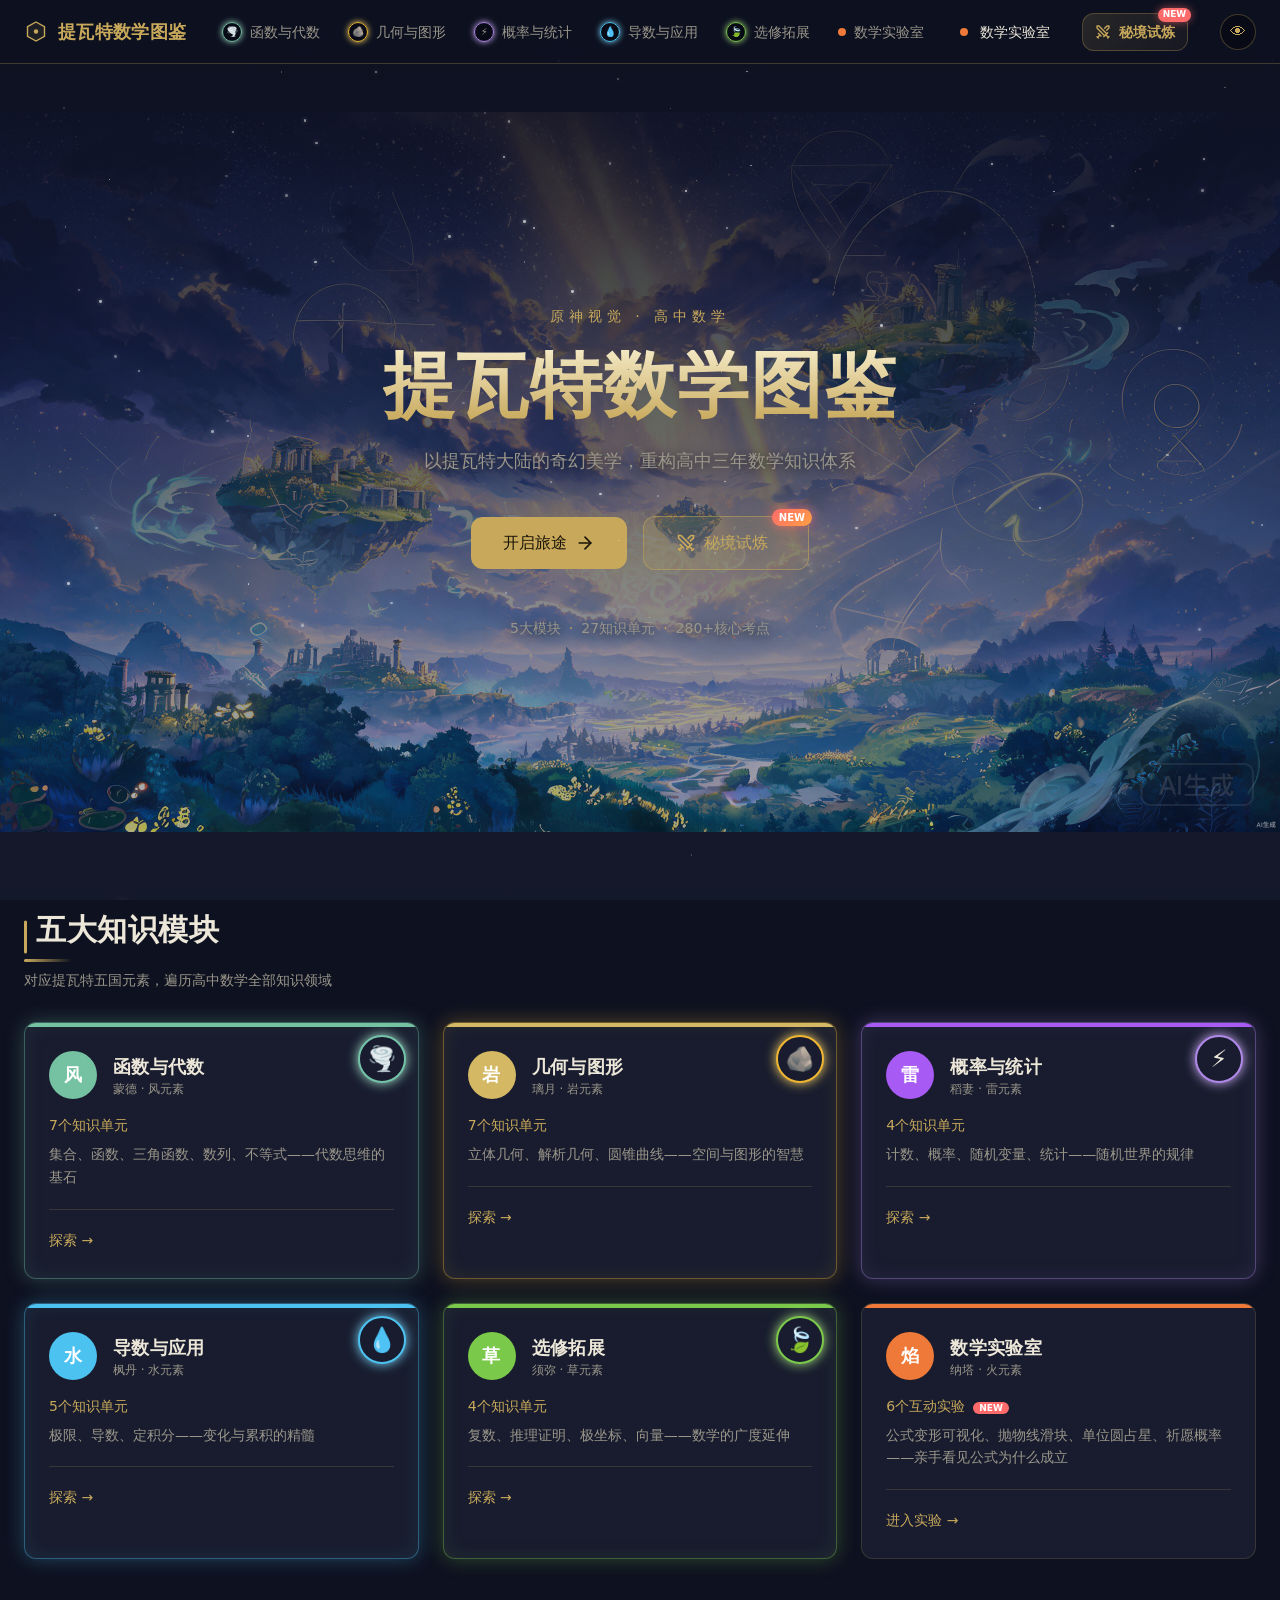
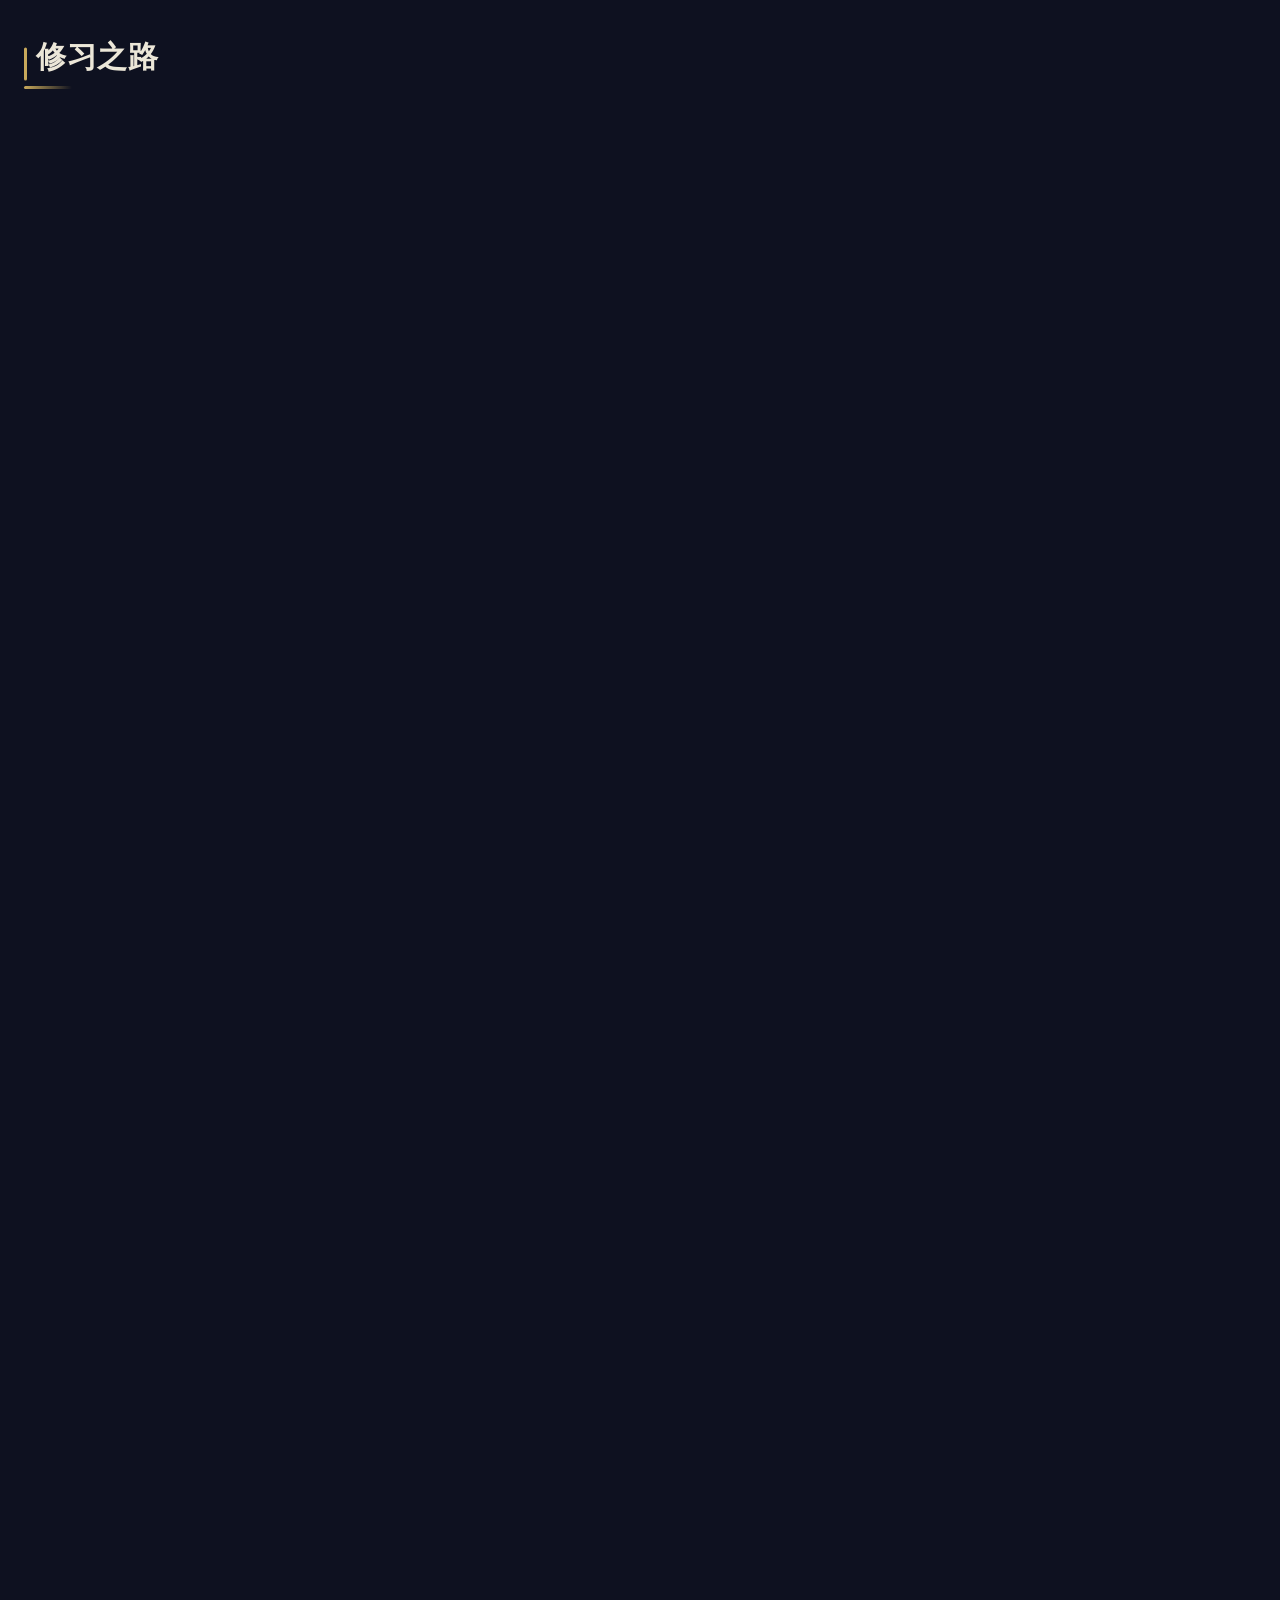
==== commit c6cfb233: "feat: 全面移动端适配优化 - 增大所有页面移动端菜单按钮至 44x44px 最小触摸目标（w-11 h-11） - 为固定导航和主内容添加 safe-area-inset 刘海屏适配 - 全局应" ====
--- a/index.html
+++ b/index.html
@@ -403,7 +403,7 @@
           <a href="challenge.html" data-nav-key="challenge" class="nav-link flex items-center gap-2 px-3 py-2 text-sm whitespace-nowrap rounded-lg" style="position:relative;background: linear-gradient(135deg, rgba(200,169,91,0.15), rgba(200,169,91,0.05)); border: 1px solid rgba(200,169,91,0.3); color: #C8A95B; font-weight: 600;"><i data-lucide="swords" class="w-4 h-4"></i><span>秘境试炼</span><span class="NEW-badge" style="position:absolute;top:-6px;right:-4px;background:#FF6B6B;color:#fff;font-size:9px;padding:1px 5px;border-radius:8px;font-weight:700;line-height:1.3;box-shadow:0 0 8px rgba(255,107,107,0.6);animation:pulse 2s infinite;">NEW</span>
           </a>
         </div>
-        <button id="mobile-menu-toggle" type="button" aria-label="打开菜单" aria-expanded="false" class="lg:hidden inline-flex items-center justify-center w-10 h-10 rounded-lg transition-colors hover:bg-[#C8A95B]/10" style="color: var(--genshin-primary); border: 1px solid var(--genshin-border);">
+        <button id="mobile-menu-toggle" type="button" aria-label="打开菜单" aria-expanded="false" class="lg:hidden inline-flex items-center justify-center w-11 h-11 rounded-lg transition-colors hover:bg-[#C8A95B]/10" style="color: var(--genshin-primary); border: 1px solid var(--genshin-border);">
           <svg class="menu-icon-open" width="20" height="20" viewBox="0 0 24 24" fill="none" stroke="currentColor" stroke-width="2" stroke-linecap="round"><line x1="3" y1="6" x2="21" y2="6"/><line x1="3" y1="12" x2="21" y2="12"/><line x1="3" y1="18" x2="21" y2="18"/></svg>
           <svg class="menu-icon-close hidden" width="20" height="20" viewBox="0 0 24 24" fill="none" stroke="currentColor" stroke-width="2" stroke-linecap="round"><line x1="6" y1="6" x2="18" y2="18"/><line x1="18" y1="6" x2="6" y2="18"/></svg>
         </button>
--- a/assets/genshin-enhancements.css
+++ b/assets/genshin-enhancements.css
@@ -950,3 +950,56 @@
   border-radius: 14px !important;
   background: rgba(14,17,32,0.6) !important;
 }
+
+/* ===== 移动端全局优化 ===== */
+
+/* 安全区域适配：避免刘海屏和底部指示条遮挡内容 */
+nav[style*="backdrop-filter"] {
+  padding-top: env(safe-area-inset-top, 0px) !important;
+  height: calc(64px + env(safe-area-inset-top, 0px)) !important;
+}
+
+main {
+  padding-top: calc(7rem + env(safe-area-inset-top, 0px)) !important;
+  padding-bottom: env(safe-area-inset-bottom, 0px);
+}
+
+/* 全局消除点击高亮 */
+button, a, [role="button"], .char-card {
+  -webkit-tap-highlight-color: rgba(255, 215, 0, 0);
+  touch-action: manipulation;
+}
+
+/* 画布交互区域禁止浏览器手势干扰 */
+.lab-canvas-box,
+canvas,
+.lab-svg-box {
+  touch-action: none;
+  -webkit-user-select: none;
+  user-select: none;
+}
+
+/* 极小屏字体与间距微调 */
+@media (max-width: 360px) {
+  body {
+    font-size: 14px;
+  }
+  h1 {
+    font-size: 1.5rem !important;
+  }
+  h2 {
+    font-size: 1.25rem !important;
+  }
+  .text-xs {
+    font-size: 11px !important;
+  }
+  main {
+    padding-left: 12px !important;
+    padding-right: 12px !important;
+  }
+}
+
+/* 全局防止横向溢出 */
+html {
+  overflow-x: hidden;
+}
